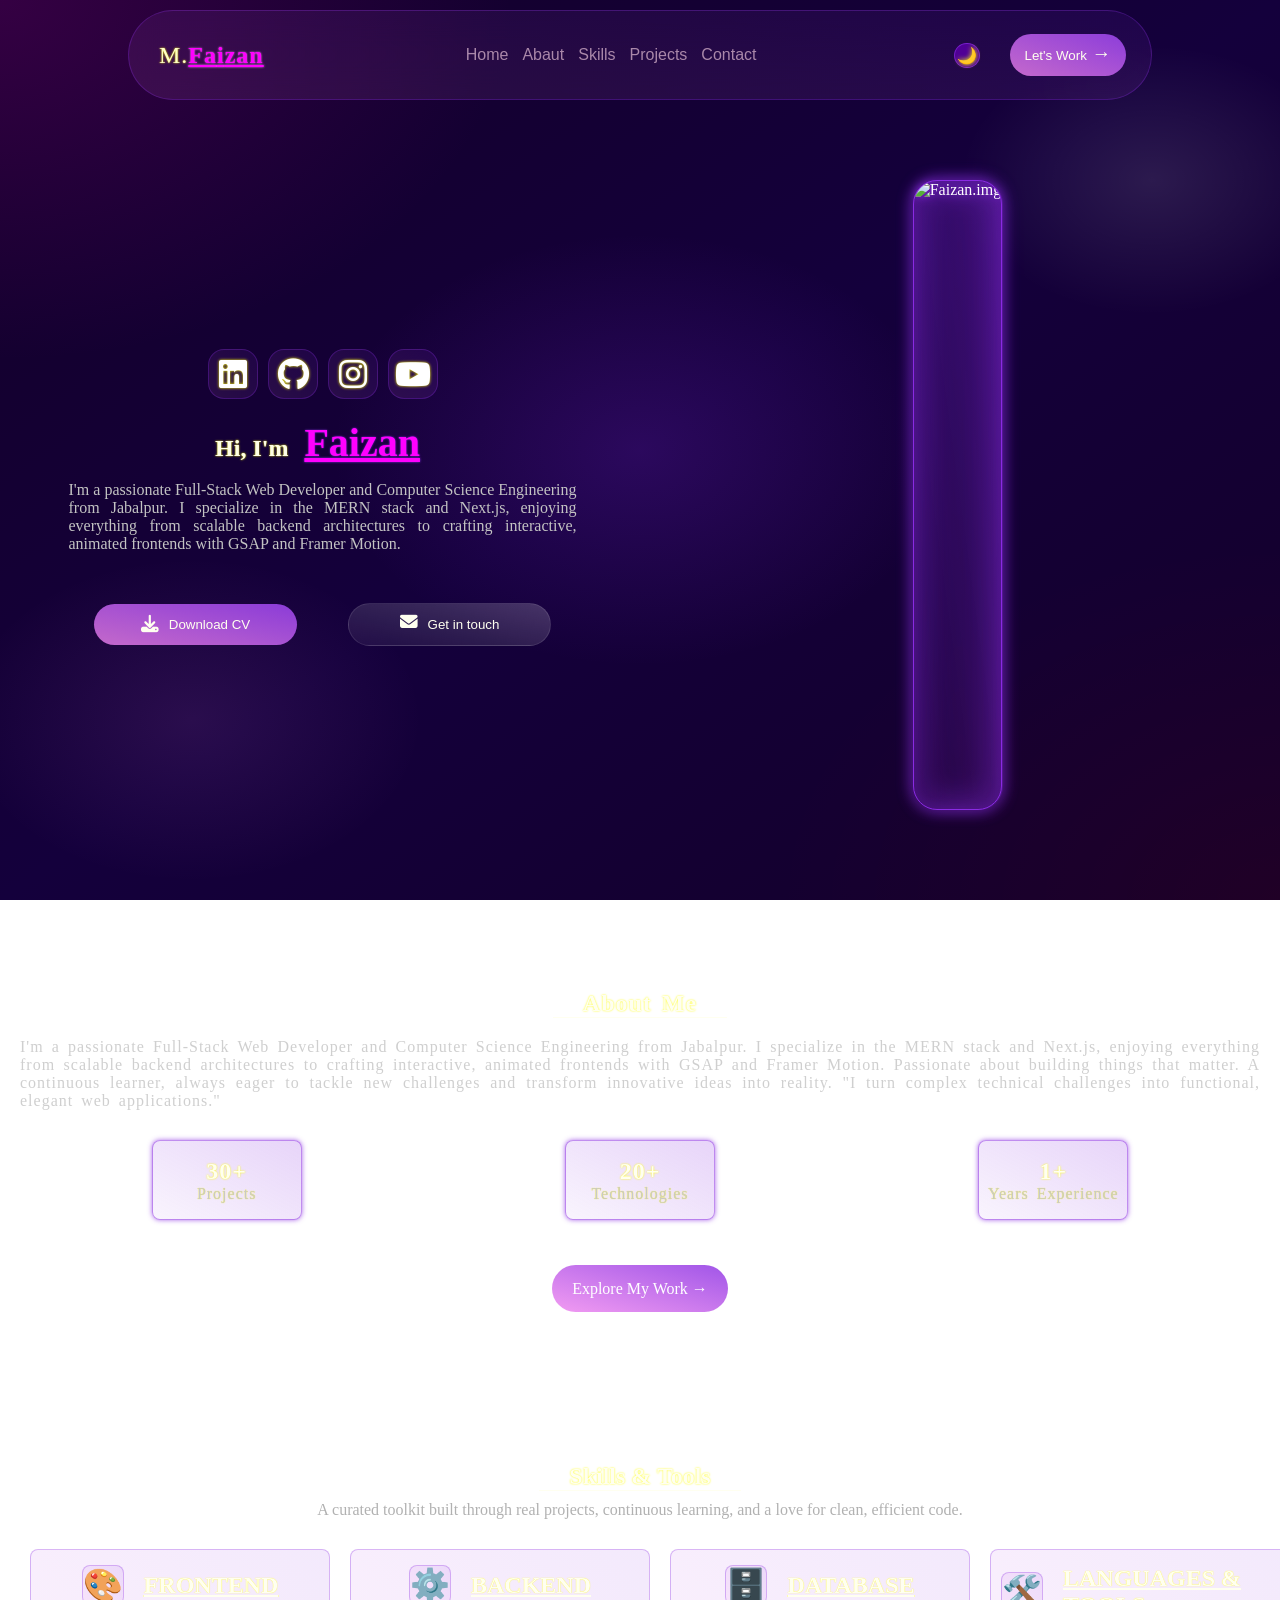
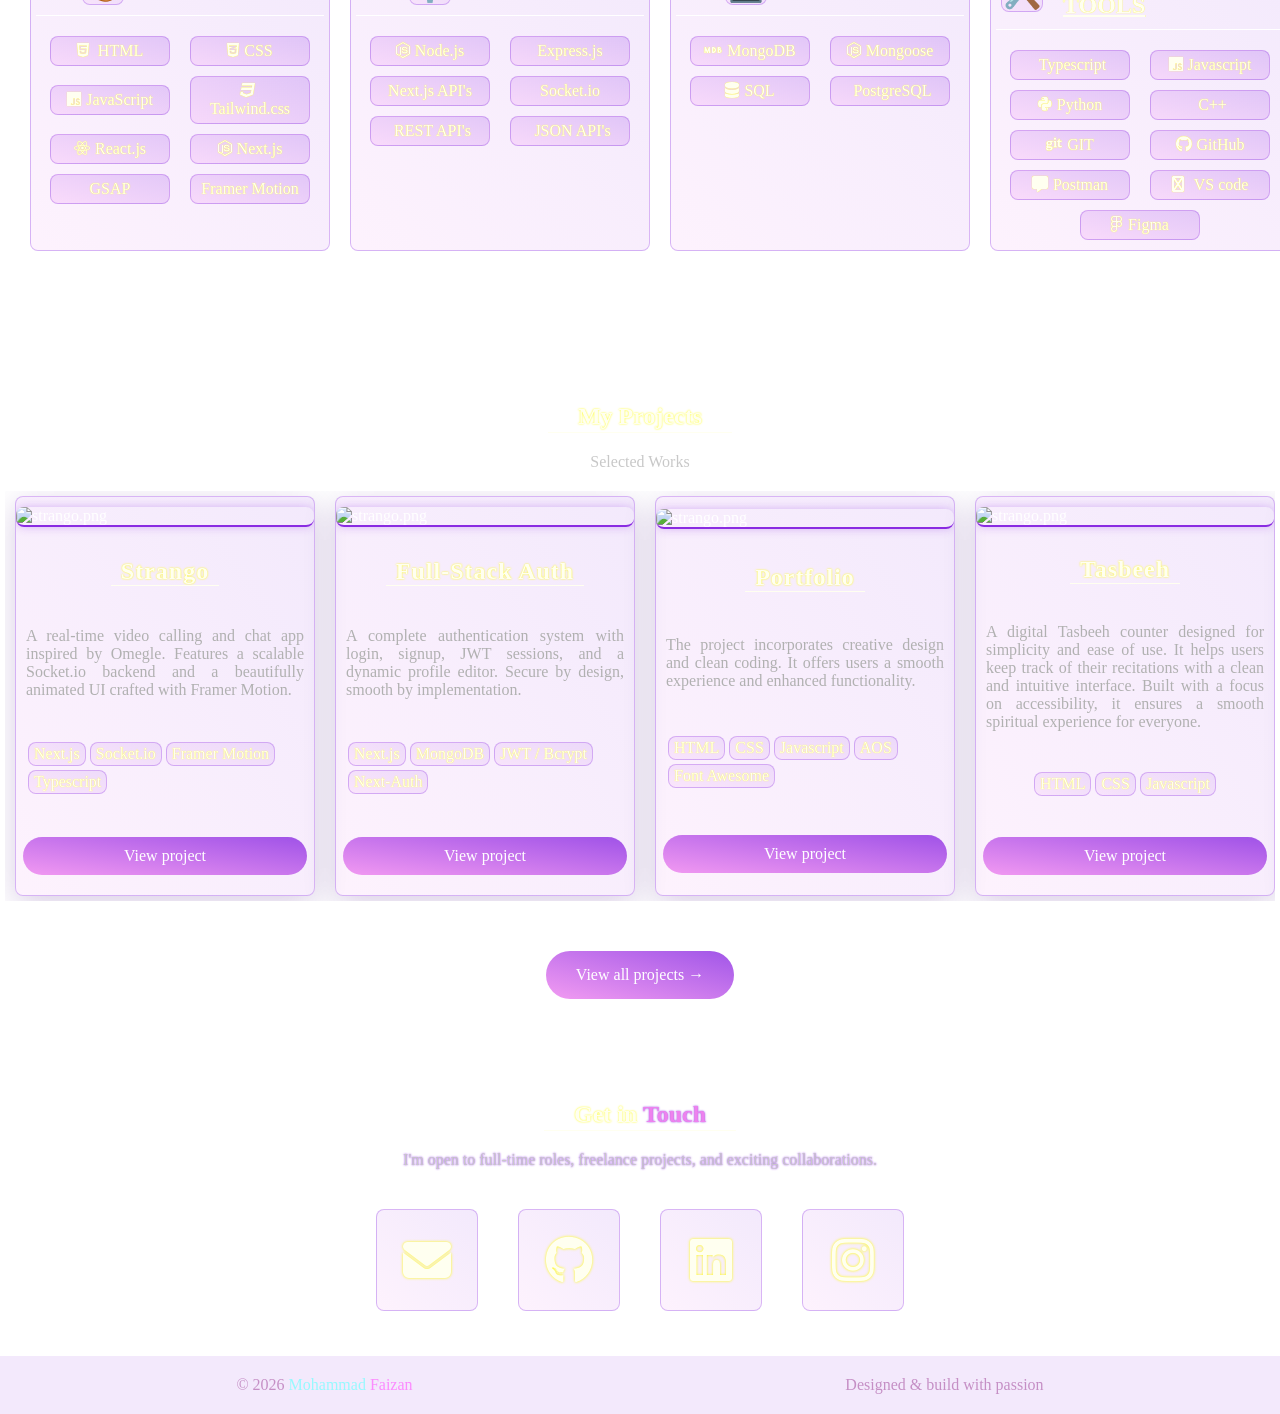
==== index.html @ 19abdd99 "add file add file" ====
<!DOCTYPE html>
<html lang="en">

<head>
    <meta charset="UTF-8">
    <meta name="viewport" content="width=device-width, initial-scale=1.0">
    <!-- SEO Meta Tags -->
    <meta name="description"
        content="Portfolio website of Mohammad Faizan Ansari — Web Developer specializing in HTML, CSS, JavaScript, React, and Node.js." />
    <meta name="keywords"
        content="Mohammad Faizan, web developer, portfolio, react developer, frontend, backend, India, HTML, CSS, JavaScript, Node.js" />
    <meta name="author" content="Mohammad Faizan Ansari" />

    <!-- Open Graph (for link sharing previews) -->
    <meta property="og:title" content="Mohammad Faizan Ansari | Web Developer" />
    <meta property="og:description" content="Explore my projects, skills, and resume. Let's connect!" />
    <meta property="og:type" content="website" />
    <meta property="og:url" content="https://faizan-portfolio.vercel.app" />

    <meta property="og:image" content="/images/Faizan 11.png" />
    <!-- Optional -->
    <link rel="icon" type="image/png" href="/favicon.png" />

    <title>M.Faizan Portfolio</title>
    <link rel="stylesheet" href="style.css" />
    <link rel="stylesheet" href="https://cdnjs.cloudflare.com/ajax/libs/font-awesome/6.4.0/css/all.min.css" />
    <!-- AOS Library -->
    <link href="https://unpkg.com/aos@2.3.4/dist/aos.css" rel="stylesheet" />
    <script src="https://unpkg.com/aos@2.3.4/dist/aos.js"></script>
    <link rel="stylesheet" href="style.css">
</head>

<body class="">
    <header data-aos="fade-down">
        <div data-aos="fade-right" data-aos-delay="400" class="headName"><span>M.</span><span
                class="name">Fa<span>i</span>zan</span></div>
        <div class="mid">
            <nav id="nav">
                <ul class="ul">
                    <li class="li" data-aos="fade-down" data-aos-delay="200">
                        <a href="#home">Home</a>
                    </li>
                    <li class="li" data-aos="fade-down" data-aos-delay="400">
                        <a href="#about">Abaut</a>
                    </li>
                    <li class="li" data-aos="fade-down" data-aos-delay="600">
                        <a href="#skills">Skills</a>
                    </li>
                    <li class="li" data-aos="fade-down" data-aos-delay="800">
                        <a href="#projects">Projects</a>
                    </li>
                    <li class="li" data-aos="fade-down" data-aos-delay="1000">
                        <a href="#contact">Contact</a>
                    </li>
                </ul>

            </nav>
        </div>
        <div class="ham" id="ham">
            <span data-aos="fade-down" data-aos-delay="900" ></span><span data-aos="fade-down"
                data-aos-delay="600"></span><span data-aos="fade-down" data-aos-delay="300"></span>
        </div>
        <div class="right">
            <ul class="ulbtns">
                <li data-aos="zoom-in" data-aos-delay="500" data-aos-duration="3000">
                    <button class="lightBtn" id="lightBtn">🌙</button>
                </li>
                <li data-aos="fade-left" data-aos-delay="800"><button class="conNow">
                        <a href="mailto:mohammadfaizana04@gmail.com">Let's Work <span>→</span></a>
                    </button></li>
            </ul>
        </div>


    </header>
    <div class="background"></div>

    <main>
        <section class="sections" id="home">
            <div data-aos="" class="heroLeft">
                <div class="homeMediaBox" data-aos="fade-down">
                    <a href="https://linkedin.com/in/mohammadfaizan04" target="_blank" class="homeMedia"
                        data-aos="fade-down" data-aos-delay="300">
                        <i class="fab fa-linkedin"></i>
                    </a>
                    <a href="https://github.com/mohammadfaizan04" data-aos="fade-down" data-aos-delay="600"
                        target="_blank" class="homeMedia">
                        <i class="fab fa-github"></i>
                    </a>
                    <a href="https://instagram.com/faizanansari61924" data-aos="fade-down" data-aos-delay="900"
                        target="_blank" class="homeMedia">

                        <i class="fab fa-instagram"></i>
                    </a>
                    <a href="#" data-aos="fade-down" data-aos-delay="1200" class="homeMedia">
                        <i class="fab fa-youtube"></i>
                    </a>
                </div>
                <div class="homeAbout" data-aos="fade-right">
                    <h1>Hi, I'm <span class="name">Faizan </span></h1>
                    <p>I'm a passionate Full-Stack Web Developer and Computer Science Engineering from Jabalpur. I
                        specialize in
                        the MERN stack and Next.js, enjoying
                        everything from scalable backend architectures to crafting interactive, animated frontends with
                        GSAP and Framer Motion.</p>
                </div>
                <div class="homeBtns">
                    <button data-aos="fade-right" data-aos-delay="300" class="homeCVBtn"> <a href="resume.pdf" download>
                            <span class="downloadLogo">
                                <i class="fas fa-download"></i>
                            </span>
                            Download CV</a></button>
                    <button data-aos="fade-right" data-aos-delay="600" class="homeConBtn"><a href="#contact"><span class="touchMail">
                                <i class="fas fa-envelope  "></i>
                            </span> Get in
                            touch</a></button>
                </div>
            </div>
            <div data-aos="fade-left" class="imgBox" data-aos-delay="200">
                <img src="/images/faizan4.png" alt="Faizan.img">
            </div>
        </section>
        <section class="sections" id="about">
            <!-- <div class="aboutImg">
                <img src="faizan10.png" alt="faizan.img">
            </div> -->
            <!-- <div class="aboutP"> -->
            <h1 data-aos="fade-down">About Me</h1>
            <p data-aos="fade-right">I'm a passionate Full-Stack Web Developer and Computer Science Engineering from
                Jabalpur. I specialize in
                the
                MERN
                stack and Next.js, enjoying
                everything from scalable backend architectures to crafting interactive, animated frontends with
                GSAP and Framer Motion.
                Passionate about
                building things
                that matter.
                A continuous learner, always eager to tackle new challenges and transform innovative ideas into
                reality.
                "I turn complex technical challenges into functional, elegant web applications."</p>
            <div class="aboutT">
                <div data-aos="fade-right" data-aos-delay="300"><span>30+</span><span>Projects</span></div>
                <div data-aos="fade-down" data-aos-delay="900"><span>20+</span><span>Technologies</span></div>
                <div data-aos="fade-left" data-aos-delay="600"><span>1+</span><span>Years Experience</span></div>
            </div>
            <div class="aboutLBtn" data-aos="fade-up"> <a href="#projects">Explore My Work <span>→</span></a></div>
            <!-- </div> -->

        </section>
        <section class="sections" id="skills">
            <h1 data-aos="fade-down">Skills &amp Tools</h1>
            <p data-aos="fade-right">A curated toolkit built through real projects, continuous learning, and a love for
                clean, efficient code.
            </p>
            <div class="skills">
                <div class="skillContainer" data-aos="fade-up" data-aos-delay="200">
                    <div class="skillHead">
                        <div class="skillEmogi">🎨</div>
                        <h2>FRONTEND</h2>
                    </div>
                    <div class="skillBox">
                        <div class="skill">
                            <i class="fa-brands fa-html5"></i>
                            HTML
                        </div>
                        <div class="skill"><i class="fa-brands fa-css3-alt"></i>CSS</div>
                        <div class="skill"><i class="fa-brands fa-js"></i>JavaScript</div>
                        <div class="skill"><i class="fa-brands fa-css3"></i>Tailwind.css</div>
                        <div class="skill"><i class="fa-brands fa-react"></i>React.js</div>
                        <div class="skill"><i class="fa-brands fa-node-js"></i>Next.js</div>
                        <div class="skill">GSAP</div>
                        <div class="skill">Framer Motion </div>
                    </div>
                </div>
                <div class="skillContainer" data-aos="fade-up" data-aos-delay="400">
                    <div class="skillHead">
                        <div class="skillEmogi">⚙️</div>
                        <h2>BACKEND</h2>
                    </div>
                    <div class="skillBox">
                        <div class="skill"><i class="fa-brands fa-node-js"></i>Node.js</div>
                        <div class="skill">Express.js</div>
                        <div class="skill">Next.js API's</div>
                        <div class="skill">Socket.io</div>
                        <div class="skill"><i class="fa-solid fa-gear-api"></i>REST API's</div>
                        <div class="skill"><i class="fa-solid fa-file-brackets-curly"></i>JSON API's</div>
                    </div>
                </div>
                <div class="skillContainer" data-aos="fade-up" data-aos-delay="600">
                    <div class="skillHead">
                        <div class="skillEmogi">🗄️</div>
                        <h2>DATABASE</h2>
                    </div>
                    <div class="skillBox">
                        <div class="skill"><i class="fa-brands fa-mdb"></i>MongoDB</div>
                        <div class="skill"><i class="fa-brands fa-node-js"></i>Mongoose</div>
                        <div class="skill"><i class="fa-solid fa-database"></i>SQL</div>
                        <div class="skill"><i class="fa-brands fa-postgresql"></i>PostgreSQL</div>
                    </div>
                </div>
                <div class="skillContainer" data-aos="fade-up" data-aos-delay="800">
                    <div class="skillHead">
                        <div class="skillEmogi">🛠️</div>
                        <h2>LANGUAGES & TOOLS</h2>
                    </div>
                    <div class="skillBox">
                        <div class="skill"><i class="fa-brands fa-typescript"></i>Typescript</div>
                        <div class="skill"><i class="fa-brands fa-js"></i>Javascript</div>
                        <div class="skill"><i class="fa-brands fa-python"></i>Python</div>
                        <div class="skill"><i class="fa-brands fa-cpp"></i>C++</div>
                        <div class="skill"><i class="fa-brands fa-git"></i>GIT</div>
                        <div class="skill"><i class="fa-brands fa-github"></i>GitHub</div>
                        <div class="skill"><i class="fa-solid fa-message"></i>Postman</div>
                        <div class="skill"><i class="fa-brands fa-code"></i><i class="fa-brands fa-visual-studio"></i>VS
                            code</div>
                        <div class="skill"><i class="fa-brands fa-figma"></i>Figma</div>
                    </div>
                </div>
            </div>
        </section>
        <section class="sections" id="projects">
            <div class="projectHead">
                <h1 data-aos="fade-down">My Projects </h1>
                <p data-aos="fade-right">Selected Works </p>
            </div>
            <div class="projectContainer">
                <div class="projectBox" data-aos="fade-up" data-aos-delay="200">
                    <img src="/images/strango.png" alt="strango.png">
                    <h2>Strango</h2>
                    <p>A real-time video calling and chat app inspired by Omegle. Features a scalable Socket.io
                        backend and a beautifully animated UI crafted with Framer Motion.</p>
                    <div class="tech">
                        <div>Next.js</div>
                        <div>Socket.io</div>
                        <div>Framer Motion</div>
                        <div>Typescript</div>
                    </div>
                    <a href="https://strango.vercel.app" target="_blank">View project</a>
                </div>

                <div class="projectBox" data-aos="fade-up" data-aos-delay="400">
                    <img src="/images/auth.png" alt="strango.png">
                    <h2>Full-Stack Auth</h2>
                    <p>A complete authentication system with login, signup, JWT sessions, and a dynamic profile
                        editor. Secure by design, smooth by implementation.</p>
                    <div class="tech">
                        <div>Next.js</div>
                        <div>MongoDB</div>
                        <div>JWT / Bcrypt</div>
                        <div>Next-Auth</div>
                    </div>
                    <a href="https://next-authentication-project-1.vercel.app" target="_blank"> View project </a>
                </div>
                <div class="projectBox" data-aos="fade-up" data-aos-delay="600">
                    <img src="/images/portfolio.png" alt="strango.png">
                    <h2> Portfolio</h2>
                    <p>The project incorporates creative design and clean coding. It offers users a smooth experience
                        and enhanced functionality.</p>
                    <div class="tech">
                        <div>HTML</div>
                        <div>CSS</div>
                        <div>Javascript</div>
                        <div>AOS </div>
                        <div>Font Awesome</div>
                    </div>
                    <a href="#">View project</a>
                </div>
                <div class="projectBox" data-aos="fade-up" data-aos-delay="800">
                    <img src="/images/tasbeeh.png" alt="strango.png">
                    <h2> Tasbeeh </h2>
                    <p>A digital Tasbeeh counter designed for simplicity and ease of use. It helps users keep track of
                        their recitations with a clean and intuitive interface. Built with a focus on accessibility, it
                        ensures a smooth spiritual experience for everyone.</p>

                    <div class="tech">
                        <div>HTML</div>
                        <div>CSS</div>
                        <div>Javascript</div>
                    </div>
                    <a href="https://tasbeeh-ashen.vercel.app" target="_blank">View project</a>
                </div>
                <div class="projectBox" data-aos="fade-up" data-aos-delay="1000">
                    <img src="/images/ageclc.png" alt="strango.png">
                    <h2>Age Calculator</h2>
                    <p>A smart age calculator that quickly computes exact age in years, months, and days. Built for
                        accuracy and user-friendly experience. It provides instant results with a neat design, making
                        everyday calculations effortless.</p>
                    <div class="tech">
                        <div>HTML</div>
                        <div>CSS</div>
                        <div>Javascript</div>
                        <div>Date Object</div>
                    </div>
                    <a href="https://age-calculator-coral-one.vercel.app" target="_blank">View project</a>
                </div>
                <div class="projectBox" data-aos="fade-up" data-aos-delay="1200">
                    <img src="/images/ais.png" alt="strango.png">
                    <h2>AI Assistant</h2>
                    <p>An interactive voice assistant using the Web Speech API to process spoken queries and
                        return real-time audio or text responses — with a clean, responsive UI.
                    </p>
                    <div class="tech">
                        <div>HTML</div>
                        <div>CSS</div>
                        <div>Javascript</div>
                        <div>Web Speech API </div>
                    </div>
                    <a href="https://mahiru-assistant.vercel.app" target="_blank">View project</a>
                </div>
                <div class="projectBox" data-aos="fade-up" data-aos-delay="1400">
                    <img src="/images/emg.png" alt="strango.png">
                    <h2>Match Emoji Game</h2>
                    <p>A fun and engaging emoji matching game built with HTML, CSS, and JavaScript with levels. win and
                        lose functions and get star points and score. </p>
                    <div class="tech">
                        <div>HTML</div>
                        <div>CSS</div>
                        <div>Javascript</div>
                    </div>
                    <a href="https://match-emogi-game.vercel.app" target="_blank">View project</a>
                </div>

            </div>
            <div class="allProjects" data-aos="fade-up"><a href="https://github.com/mohammadfaizan04"
                    target="_blank">View all
                    projects <span>→</span></a>
            </div>
        </section>
        <section class="sections" id="contact">
            <div class="contactHead">
                <h1 data-aos="fade-down">Get in <span>Touch</span></h1>
                <p data-aos="fade-right">I'm open to full-time roles, freelance projects, and exciting collaborations.
                </p>
            </div>
            <div class="conMedia">
                <div data-aos="fade-right" data-aos-delay="300">
                    <div class="media"><a href="mailto:faizanansaria04@g,ail.com">
                            <i data-aos="fade-right" data-aos-delay="200" class="fas fa-envelope  "></i>
                        </a></div>
                    <div class="media"><a href="https://github.com/mohammadfaizan04" target="_blank">
                            <i data-aos="fade-right" data-aos-delay="400" class="fab fa-github"></i>
                        </a></div>
                </div>
                <div data-aos="fade-left" data-aos-delay="600">
                    <div data-aos="fade-left" class="media"><a href="https://linkedin.com/in/mohammadfaizan04"
                            target="_blank">
                            <i data-aos="fade-left" data-aos-delay="400" class="fab fa-linkedin"></i></a>
                    </div>
                    <div data-aos="fade-left" class="media"><a href="https://instagram.com/faizanansari61924"
                            target="_blank"><i data-aos="fade-left" data-aos-delay="600"
                                class="fab fa-instagram"></i></a>
                    </div>
                </div>
            </div>
        </section>
    </main>


    <footer data-aos="fade-up">
        <div data-aos="fade-right" data-aos-delay="200">© 2026 <span>Mohammad <span>Faizan</span></span></div>
        <div data-aos="fade-left" data-aos-delay="400">Designed &amp; build with passion </div>

    </footer>


  <script src="main.js"></script>
</body>

</html>
---- style.css ----
* {
            margin: 0;
            padding: 0;
            box-sizing: border-box;
        }

        html {
            scroll-behavior: smooth;
        }

        body {
            z-index: 0;
            color: white;

        }

        .background {
            background:
                radial-gradient(ellipse 30% 30% at 90% 20%, rgba(255, 255, 255, 0.1), transparent 50%),
                radial-gradient(ellipse 30% 30% at 15% 80%, rgba(238, 130, 238, 0.1), transparent 60%),
                radial-gradient(ellipse 30% 30% at 50% 50%, rgba(137, 43, 226, 0.2), transparent 80%),
                radial-gradient(ellipse 50% 50% at 100% 100%, rgba(255, 0, 0, 0.05), transparent 80%),
                radial-gradient(ellipse 50% 50% at 0% 0%, rgba(128, 0, 128, 0.3), transparent 80%),
                linear-gradient(to top left, rgb(20, 0, 40), rgb(20, 0, 60), rgb(20, 0, 40));
            position: fixed;
            top: 0;
            height: 100vh;
            width: 100vw;
            z-index: -1;
            overflow: hidden;

        }

        .light .background {
            background:
                radial-gradient(ellipse 30% 30% at 90% 20%, rgba(255, 255, 255, 0.1), transparent 50%),
                radial-gradient(ellipse 30% 30% at 15% 80%, rgba(238, 130, 238, 0.1), transparent 60%),
                radial-gradient(ellipse 30% 30% at 50% 50%, rgba(137, 43, 226, 0.5), transparent 80%),
                radial-gradient(ellipse 50% 50% at 100% 100%, rgba(255, 0, 0, 0.05), transparent 80%),
                radial-gradient(ellipse 50% 50% at 0% 0%, rgba(128, 0, 128, 0.3), transparent 80%),
                linear-gradient(to top left, rgb(255, 200, 255), rgb(185, 150, 255), rgb(255, 200, 255));

        }




        ::-webkit-scrollbar {
            width: 2px;
        }

        ::-webkit-scrollbar-track {
            background: rgb(20, 0, 40);
        }


        ::-webkit-scrollbar-thumb {
            background: rgba(137, 43, 226, 0.7);
            border-radius: 5px;
        }


        header {
            background: linear-gradient(to top right, rgba(238, 130, 238, 0.1), rgba(137, 43, 226, 0.1));
            position: sticky;
            top: 5px;
            display: flex;
            justify-content: space-between;
            align-items: center;
            min-height: 10vh;
            width: 80vw;
            margin: 10px auto;
            padding: 10px;
            border: 1px solid rgba(137, 43, 226, 0.3);
            border-radius: 10rem;
            backdrop-filter: blur(18px);
            z-index: 11;
        }

        .light header {
            border: 1px solid rgba(137, 43, 226, 0.1);
        }

        .ham {
            display: none;
        }

        .headName {
            letter-spacing: 1px;
            display: flex;
            font-size: 1.5rem;
            justify-content: space-between;
            align-items: center;
            margin: 0 20px;
            cursor: default;
            font-family: cursive;
        }

        .headName>span:first-child:hover,
        .headName span:nth-child(2):hover {
            text-shadow: 0 0 5px;
        }


        .headName>span:first-child {
            color: rgb(255, 255, 200);
            text-shadow: 0 0 2px yellow;
        }

        .light .headName>span:first-child {
            color: rgb(255, 255, 255);
        }

        .headName span:nth-child(2) {
            color: rgb(255, 0, 255);
            font-weight: bold;
            text-decoration: underline;
            text-shadow: 0 0 2px violet;
        }

        .light .headName span:nth-child(2) {
            color: rgb(229, 0, 229);
            text-decoration: underline;
            text-shadow: 0 0 2px violet;
        }

        header nav {
            display: flex;
            justify-content: space-around;
            align-items: center;
            font-family: sans-serif;
        }

        header nav ul {
            display: flex;
            justify-content: space-around;
            align-items: center;
            margin: 0 7px;
        }

        header nav ul li {
            list-style: none;
            margin: 0px 7px;
            transition: all .3s ease;
        }


        header nav .ul li:hover {
            transform: translateY(-3px) scale(1.05);
        }

        header nav .ul li:active {
            transform: scale(0.8);
        }

        header nav .ul li a:hover {
            /* color: plum; */
            text-decoration: underline;
            transform: translateY(-2px);
            color: rgb(255, 116, 255);
            text-shadow: 0px 0px 2px pink;
            /* font-family: serif; */
        }

        .light header nav .ul li a:hover {
            color: rgb(255, 116, 255);
        }

        header nav .ul li a {
            color: rgb(170, 136, 170);
            text-decoration: none;
            transition: all .3s ease;
        }

        .light header nav .ul li a {
            color: rgb(121, 25, 210);
        }

        .ulbtns {
            /* background-color: red; */
            display: flex;
            justify-content: center;
            align-items: center;
        }

        .ulbtns li {
            list-style: none;
            margin: 0 15px;
        }


        .ulbtns button {
            cursor: pointer;
            transition: all .3s ease;
        }

        .ulbtns button:hover {
            transform: scale(1.1);
            box-shadow: 0 2px 32px rgba(137, 43, 226, 0.8);
        }

        .ulbtns button:active {
            transform: scale(0.9);
        }

        .lightBtn {
            background-color: rgb(80, 0, 150);
            border: none;
            border: 1px solid rgba(137, 43, 226, 0.7);
            font-size: 1rem;
            display: flex;
            justify-content: center;
            align-items: center;
            border-radius: 3rem;
            padding: 2px;
            text-shadow: 0 0 5px yellow;
        }

        .light .lightBtn {
            background-color: rgb(198, 78, 198);
            border: 1px solid rgba(137, 43, 226, 0.5);
            text-shadow: 0 0 2px yellow;
        }

        .ulbtns .conNow {
            /* background: linear-gradient(to left, #007fff, #0015ff); */
            background: linear-gradient(to top right, rgba(238, 130, 238, 0.8), rgba(168, 75, 255, 0.8));
            border: none;
            border-radius: 10rem;
            padding: 10px 15px;
        }

        .ulbtns .conNow:hover {
            /* background: linear-gradient(to top left, #007fff, #0015ff); */
            background: linear-gradient(to top right, rgba(238, 130, 238, 1), rgba(168, 75, 255, 1));
            text-shadow: 0 0 1px yellow;
        }

        .conNow a {
            color: rgb(255, 255, 240);
            text-decoration: none;
            display: flex;
            justify-content: center;
            align-items: center;
        }

        .conNow a>span {
            position: relative;
            bottom: 1px;
            font-size: 1.2rem;
            margin-left: 5px;
        }

        /* Main */

        .sections {
            padding: 5px;
            overflow: hidden;
            margin-top: 100px;
        }

        #home {
            display: flex;
            justify-content: space-around;
            align-items: center;
            margin: 30px 0;
        }

        #home>div {
            /* background-color: red; */
            min-height: 80vh;
            width: 40%;
            display: flex;
            justify-content: center;
            align-items: center;
        }

        .imgBox img {
            background: linear-gradient(to top right, rgba(137, 43, 226, 0.05), rgba(137, 43, 226, 0.2));
            border: 1px solid blueviolet;
            backdrop-filter: blur(18px);
            height: 70vh;
            border-radius: 1.5rem;
            box-shadow: 0 0 15px rgba(137, 43, 226, 0.5);
            filter: drop-shadow(0 0 5px blueviolet);
        }

        .heroLeft {
            display: flex;
            flex-direction: column;
            justify-content: center;
            align-items: center;
        }

        .homeMediaBox {
            display: flex;
            justify-content: center;
            align-items: center;
        }

        .homeMedia {
            display: flex;
            justify-content: center;
            align-items: center;
            color: gray;
            height: 50px;
            width: 50px;
            border-radius: 1rem;
            margin: 5px;
            font-size: 2rem;
            color: white;
            text-decoration: none;
            background: linear-gradient(to top right, rgba(238, 130, 238, 0.1), rgba(137, 43, 226, 0.1));
            border: 1px solid rgba(137, 43, 226, 0.3);
            transition: all 0.3s ease;
            cursor: pointer;
            text-shadow: 0 0 3px yellow;
        }

        .homeMedia:hover {
            background: linear-gradient(to top right, rgba(238, 130, 238, 0.2), rgba(137, 43, 226, 0.2));
            transform: translateY(-2px) scale(1.02);
            box-shadow: 0 8px 32px rgba(137, 43, 226, 0.3);
            border: 1px solid rgba(137, 43, 226, 0.5);
            text-shadow: 0 0 4px yellow;
        }


        .homeAbout {
            text-align: center;
        }

        .homeAbout h1 {
            margin: 15px 10px;
            color: rgb(255, 255, 230);
            text-shadow: 0 0 2px yellow;
        }

        #home .name {
            margin: 0px 10px;
            color: rgb(255, 0, 255);
            text-shadow: 0 0 2px blueviolet;
            text-decoration: underline;
            font-size: 2.5rem;
        }

        .light #home .name {
            color: rgb(233, 0, 233);
            text-shadow: 0 0 3px violet;
        }

        .homeAbout p {
            color: rgb(195, 195, 195);
            text-align: justify;
        }

        .light .homeAbout p {
            color: rgb(55, 0, 55);
        }

        .homeBtns {
            width: 100%;
            margin-top: 50px;
            display: flex;
            justify-content: space-around;
            align-items: center;
        }

        .homeBtns button {
            width: 40%;
            padding: 10px 10px;
            color: white;
            border: none;
            border-radius: 50px;
            transition: all .3s ease;
            cursor: pointer;
            display: flex;
            justify-content: center;
            align-items: center;
        }

        .homeBtns button a {
            text-decoration: none;
            color: rgb(255, 255, 240);
            display: flex;
            justify-content: center;
            align-items: center;
        }

        .downloadLogo {
            font-size: 1.1rem;
            margin-right: 10px;
        }

        .touchMail {
            transform: translateY(-2px);
            font-size: 1.1rem;
            margin-right: 10px;
        }

        .homeBtns button:hover {
            text-shadow: 0 0 2px yellow;
            transform: scale(1.1) translateY(-2px);
            box-shadow: 0 8px 32px rgba(137, 43, 226, 0.5);
        }

        .homeBtns button:active {
            transform: scale(0.9) translateY(0px);
        }

        .homeBtns .homeCVBtn {
            background: linear-gradient(to top right, rgba(238, 130, 238, 0.8), rgba(168, 75, 255, 0.8));
        }

        .homeBtns .homeCVBtn:hover {
            background: linear-gradient(to top right, rgba(238, 130, 238, 0.9), rgba(168, 75, 255, 0.9));
        }

        .homeBtns .homeConBtn {
            background: linear-gradient(to top right, rgba(255, 255, 255, 0.05), rgba(255, 255, 255, 0.2));
            border: 1px solid rgba(255, 255, 255, 0.1);
        }

        .light .homeBtns .homeConBtn {
            background: linear-gradient(to top right, rgba(238, 130, 238, 0.2), rgba(168, 75, 255, 0.2));
            border: 1px solid rgba(137, 43, 226, 0.4);


        }

        /* About  */

        #about {
            display: flex;
            justify-content: center;
            flex-direction: column;
            align-items: center;
            color: rgb(207, 207, 207);
            letter-spacing: 1px;
            word-spacing: 3px;
            padding: 10px 20px;
            text-align: justify;
        }

        #about h1 {
            color: rgb(255, 255, 240);
            text-shadow: 0 0 2px yellow;
            padding: 0px 30px;
            margin: 20px 0;
            border-bottom: 1px solid;
        }

        .light #about p {
            color: rgb(55, 0, 55);
        }

        .aboutT {
            margin-top: 20px;
            display: flex;
            justify-content: space-around;
            width: 100%;
        }

        .aboutT div {
            background-color: rgba(137, 43, 226, 0.1);
            background: linear-gradient(to top right, rgba(137, 43, 226, 0.05), rgba(137, 43, 226, 0.2));
            display: flex;
            flex-direction: column;
            justify-content: center;
            align-items: center;
            padding: 10px 5px;
            margin: 10px;
            border-radius: 0.5rem;
            width: 150px;
            min-height: 80px;
            border: 1px solid rgba(137, 43, 226, 0.5);
            box-shadow: 0 0 5px rgba(137, 43, 226, 0.7);
        }

        .aboutT div span:first-child {
            font-size: 1.5rem;
            font-weight: bold;
            color: rgb(255, 255, 240);
            text-shadow: 0 0 2px yellow;
        }


        .aboutT div span:nth-child(2) {
            color: rgb(200, 200, 200);
            text-shadow: 0 0 1px yellow;
            text-align: center;
        }

        .light .aboutT div span:nth-child(2) {
            color: rgb(220, 220, 220);
            text-shadow: 0 0 1px white;
        }

        .aboutLBtn {
            margin: 50px 20px;
            transition: all .3s ease;
        }

        .aboutLBtn a {
            background: linear-gradient(to top right, rgba(238, 130, 238, 0.8), rgba(137, 43, 226, 0.8));
            padding: 15px 20px;
            border-radius: 10rem;
            color: white;
            cursor: pointer;
            transition: all 0.3s ease;
            text-decoration: none;
            letter-spacing: normal;
            word-spacing: normal;
        }

        .aboutLBtn:hover {
            transform: scale(1.1) translateY(-2px);
        }

        .aboutLBtn a:hover {
            background: linear-gradient(to top right, rgba(238, 130, 238, 1), rgba(137, 43, 226, 1));
            transform: scale(1.1) translateY(-2px);
            box-shadow: 0 8px 32px rgba(238, 130, 238, 0.2);
            text-shadow: 0 0 1px yellow;
        }

        .aboutLBtn:active {
            transform: scale(0.9);
        }

        /* Skills  */

        #skills {
            margin-top: 100px;
            display: flex;
            justify-content: center;
            align-items: center;
            flex-direction: column;
            overflow: hidden;

        }

        #skills h1 {
            color: rgb(255, 255, 240);
            text-shadow: 0 0 2px yellow;
            border-bottom: 1px solid;
            padding: 0 30px;
        }

        #skills p {
            margin: 10px 0;
            color: rgb(177, 177, 177);
            padding: 0px 10px;
            text-align: justify;
        }

        .light #skills p {
            color: rgb(55, 0, 55);
        }

        .skills {
            width: 100vw;
            display: flex;
            justify-content: space-around;
            /* align-items: center;  */
            overflow-x: scroll;
            scrollbar-width: thin;
            scrollbar-color: rgba(137, 43, 226, 0.3) rgba(137, 43, 226, 0.1);
            padding: 10px 20px;
        }

        .skillContainer {
            background: linear-gradient(to top right, rgba(238, 130, 238, 0.1), rgba(137, 43, 226, 0.1));
            min-width: 300px;
            margin: 10px;
            border-radius: .5rem;
            border: 1px solid rgba(137, 43, 226, 0.3);
            padding: 5px;
        }


        .skillHead {
            padding: 10px 5px;
            display: flex;
            justify-content: center;
            align-items: center;
            border-bottom: 1px solid;
            margin-bottom: 15px;
        }

        .skillHead .skillEmogi {
            background: linear-gradient(to top right, rgba(238, 130, 238, 0.1), rgba(137, 43, 226, 0.1));
            font-size: 2rem;
            border: 1px solid rgba(137, 43, 226, 0.3);
            border-radius: 0.5rem;
            display: flex;
            justify-content: center;
            align-items: center;
        }

        .skillHead h2 {
            /* background-color: red;  */
            color: rgb(255, 255, 240);
            text-shadow: 0 0 1px yellow;
            text-decoration: underline;
            margin-left: 20px;
        }

        .skillBox {
            /* background-color: yellow; */
            display: flex;
            flex-wrap: wrap;
            justify-content: center;
            align-items: center;
        }

        .skill {
            background: linear-gradient(to top right, rgba(238, 130, 238, 0.2), rgba(137, 43, 226, 0.2));
            border: 1px solid rgba(137, 43, 226, 0.3);
            border-radius: .5rem;
            padding: 5px 10px;
            margin: 5px 10px;
            text-shadow: 0 0 1px yellow;
            text-align: center;
            cursor: default;
            transition: all .3s ease;
            width: 120px;
            color: rgb(255, 255, 240);
        }

        .skill:hover {
            background: linear-gradient(to top right, rgba(238, 130, 238, 0.4), rgba(137, 43, 226, 0.4));

            text-shadow: 0 0 2px yellow;
            box-shadow: 0 8px 32px rgba(238, 130, 238, 0.15);
            border: 1px solid rgba(137, 43, 226, 0.5);
            /* transform: translateY(-2px); */
        }

        .skill i {
            margin-right: 5px;
        }

        /* Projects  */

        .projectHead {
            display: flex;
            justify-content: center;
            align-items: center;
            flex-direction: column;
        }

        .projectHead h1 {
            margin: 20px 0px;
            padding: 2px 30px;
            color: rgb(255, 255, 240);
            text-shadow: 0 0 2px yellow;
            border-bottom: 1px solid;
        }

        .projectHead p {
            color: rgb(200, 200, 200);
        }

        .light .projectHead p {
            color: rgb(55, 0, 55);
        }

        .projectContainer {
            margin-top: 20px;
            display: flex;
            justify-content: left;
            overflow-x: scroll;
            scrollbar-width: thin;
            transition: all 0.3s linear;
            scrollbar-color: rgba(137, 43, 226, 0.3) rgba(137, 43, 226, 0.1);

        }

        .projectBox {
            background: linear-gradient(to top right, rgba(238, 130, 238, 0.1), rgba(137, 43, 226, 0.1));
            border: 1px solid rgba(137, 43, 226, 0.3);
            border-radius: 0.5rem;
            box-shadow: 0 8px 32px rgba(64, 0, 124, 0.2);
            min-width: 300px;
            min-height: 400px;
            display: flex;
            justify-content: space-around;
            align-items: center;
            flex-direction: column;
            margin: 5px 10px;
            transition: all .3s ease;
            overflow: hidden;
        }

        .projectBox img {
            width: 100%;
            border-radius: 0.5rem;
            box-shadow: 0px 0px 10px rgba(137, 43, 226, 0.3);
            transition: all 0.3s ease;
            border-bottom: 2px solid blueviolet;
        }

        .projectBox img:hover {
            transform: scale(1.05);
        }

        .projectBox h2 {
            text-shadow: 0 0 2px yellow;
            color: rgb(255, 255, 240);
            border-bottom: 1px solid;
            padding: 0px 10px;
            margin: 10px 0px;
            letter-spacing: 1px;
            transition: all .3s ease;
            cursor: default;
            overflow: hidden;
        }

        .projectBox h2:hover {
            text-shadow: 0 0 3px yellow;
            border-bottom: 1px solid rgba(238, 130, 238, 0.9);
        }

        .projectBox p {
            color: rgb(177, 177, 177);
            padding: 10px;
            transition: all 0.3s ease;
            text-align: justify;
        }

        .light .projectBox p {
            color: rgb(70, 0, 70);
        }

        .projectBox p:hover {
            color: rgb(217, 185, 217);
            text-shadow: 0 0 1px violet;
        }

        .light .projectBox p:hover {
            color: rgb(20, 0, 20);
        }

        .projectBox .tech {
            display: flex;
            justify-content: left;
            align-items: center;
            flex-wrap: wrap;
            padding: 10px;
        }

        .projectBox .tech div {
            background: linear-gradient(to top right, rgba(238, 130, 238, 0.1), rgba(137, 43, 226, 0.1));
            border: 1px solid rgba(137, 43, 226, 0.3);
            padding: 2px 5px;
            border-radius: 0.5rem;
            margin: 2px;
            transition: all 0.3s linear;
            color: rgb(255, 255, 240);
            text-shadow: 0 0 1px yellow;
            cursor: default;
        }

        .projectBox .tech div:hover {
            background: linear-gradient(to top right, rgba(238, 130, 238, 0.3), rgba(137, 43, 226, 0.3));
            border: 1px solid rgba(137, 43, 226, 0.5);
            box-shadow: 0 8px 32px rgba(137, 43, 226, 0.4);
        }

        .projectBox a {
            margin: 10px;
            background: linear-gradient(to top right, rgba(238, 130, 238, 0.8), rgba(137, 43, 226, 0.8));
            color: white;
            text-decoration: none;
            border-radius: 5rem;
            width: 95%;
            text-align: center;
            padding: 10px 5px;
            transition: all .3s ease;
        }

        .projectBox a:hover {
            background: linear-gradient(to top right, rgba(238, 130, 238, 1), rgba(137, 43, 226, 1));
            box-shadow: 0 8px 32px rgba(137, 43, 226, 0.4);
            color: rgb(255, 255, 240);
            text-shadow: 0 0 1px yellow;
            transform: translateY(-2px);
        }

        .projectBox a:active {
            transform: scale(0.9);
        }

        .allProjects {
            display: flex;
            justify-content: center;
            align-content: center;
            padding: 20px 10px;
            margin-top: 30px;
        }

        .allProjects a {
            background: linear-gradient(to top right, rgba(238, 130, 238, 0.8), rgba(137, 43, 226, 0.8));
            padding: 15px 30px;
            border-radius: 50px;
            text-decoration: none;
            color: white;
            transition: all .3s ease;
        }

        .allProjects a:hover {
            background: linear-gradient(to top right, rgba(238, 130, 238, 1), rgba(137, 43, 226, 1));
            box-shadow: 0 8px 32px rgba(137, 43, 226, 0.4);
            text-shadow: 0 0 1px yellow;
            transform: scaleX(1.05) translateY(-2px);
        }

        .allProjects a:active {
            transform: scale(0.9);
        }



        /* Contact */

        #contact {
            margin-top: 50px;
        }

        .contactHead {
            /* background-color: red; */
            display: flex;
            justify-content: center;
            align-items: center;
            flex-direction: column;
        }

        .contactHead h1 {
            margin: 20px 0px;
            padding: 2px 30px;
            color: rgb(255, 255, 240);
            text-shadow: 0 0 2px yellow;
            border-bottom: 1px solid;

        }

        .contactHead h1 span {
            color: violet;
            text-shadow: 0 0 2px blueviolet;
        }

        .light .contactHead h1 span {
            color: blueviolet;
            text-shadow: 0 0 2px violet;
        }

        .contactHead p {
            color: rgb(200, 200, 200);
            text-shadow: 0 0 2px blueviolet;
            text-align: justify;
            padding: 0 10px;
        }

        .light .contactHead p {
            color: rgb(55, 0, 55);
            text-shadow: 0 0 1px blueviolet;
        }

        .conMedia {
            padding: 20px 0px;
            display: flex;
            justify-content: center;
            align-items: center;
        }

        .conMedia>div {
            display: flex;
            justify-content: center;
            align-items: center;
            flex-wrap: wrap;
        }

        .media {
            background: linear-gradient(to top right, rgba(238, 130, 238, 0.1), rgba(137, 43, 226, 0.1));
            margin: 20px;
            border: 1px solid rgba(137, 43, 226, 0.3);
            border-radius: 0.5rem;
            transition: all 0.3s ease;
            cursor: pointer;
        }

        .media:hover {
            background: linear-gradient(to top right, rgba(238, 130, 238, 0.2), rgba(137, 43, 226, 0.2));
            transform: translateY(-2px) scale(1.02);
            box-shadow: 0 8px 32px rgba(137, 43, 226, 0.15);
            border: 1px solid rgba(137, 43, 226, 0.5);
        }

        .media a:hover {
            text-shadow: 0 0 4px yellow;
        }

        .media a {
            color: rgb(255, 255, 240);
            min-width: 100px;
            min-height: 100px;
            text-decoration: none;
            display: flex;
            justify-content: center;
            align-items: center;
            text-shadow: 0 0 3px yellow;
            font-size: 3rem;
        }

        footer {
            background-color: rgba(137, 43, 226, 0.1);
            display: flex;
            justify-content: space-around;
            align-items: center;
            padding: 20px;
            overflow: hidden;
        }

        footer div {
            color: rgb(197, 143, 197);
            text-align: center;
        }

        .light footer div {
            color: rgb(87, 62, 87);
        }

        footer div>span {
            color: rgba(111, 255, 255, 0.7);
        }

        footer div>span>span {
            color: rgba(255, 100, 255, 0.7);
        }

        .light footer div>span>span {
            color: rgb(116, 35, 192);
            text-shadow: 0 0 1px rgb(156, 50, 255);
        }



        @media (max-width : 768px) {
            header {
                /* background-color: red ; */
                padding: 5px;
                min-height: 7vh;
            }


            .headName {
                letter-spacing: normal;
                margin: 0 15px;
            }

            header nav .ul li {
                margin: 0 5px;
            }

            header nav .ul li a {
                font-size: 0.8rem;
            }

            .ulbtns li {
                margin: 0 7px;
            }

            .ulbtns .conNow {
                padding: 7px 10px;
            }

            .conNow a,
            .conNow a>span {
                font-size: 0.7rem;
            }

            .downloadLogo,
            .touchMail {
                margin-right: 5px;
            }

            .homeBtns button {
                font-size: 0.8rem;
            }
        }

        @media (max-width:660px) {
            .conNow {
                display: none;
            }

            /* Home */

            #home {
                flex-direction: column;
                margin: 0;
            }

            #home>div {
                width: 100%;
                min-height: 50vh;
            }

            .homeAbout p {
                padding: 0 15px;
            }

            .homeBtns {
                margin: 50px 0;
            }

            .imgBox img {
                height: 50vh;
            }


        }

        @media(max-width :550px) {
            header .mid {
                display: none;
                position: fixed;
                top: 7vh;
                left: 0;
                width: 100%;
                background: linear-gradient(to top right, rgba(238, 130, 238, 0.9), rgba(137, 43, 226, 0.9));
                border-radius: 50px;
                border: 1px solid rgba(137, 43, 226, 0.5);
                backdrop-filter: blur(18px);
                z-index: 11;
                padding: 15px 0;
            }

            header nav {
                width: 100%;
            }

            header nav ul {
                justify-content: space-around;
                width: 100%;
            }

            header nav .ul li a {
                justify-content: space-around;
                width: 100%;
                color: rgb(255, 194, 255);
            }

            .light header nav .ul li a {
                color: rgb(255, 200, 255);
            }

            header>div {
                width: 100px;
            }

            .ham {
                display: flex;
                justify-content: space-evenly;
                align-items: center;
                flex-direction: column;
                /* background-color: red; */
                /* border: 1px solid red ; */
                height: 35px;
                width: 35px;
            }

            .ham span {
                height: 5px;
                width: 100%;
                margin: 2px;
                border-radius: 10px;
                /* border: 1px solid yellow; */
                background: linear-gradient(to top right, rgba(238, 130, 238, 0.5), rgba(137, 43, 226, 0.9));
                transition: all 0.3s linear;
            }

            .light .ham span {
                border: 1px solid rgba(137, 43, 226, 0.4);
            }

            .ham.active span:nth-child(1) {
                background-color: red;
                transform: rotate(45deg) translate(10px, 5px);
            }

            .ham.active span:nth-child(2) {
                opacity: 0;
            }

            .ham.active span:nth-child(3) {
                transform: rotate(-45deg) translate(10px, -6px);
                background-color: red;
            }

            .mid.show {
                display: flex;
            }
        }


        @media (max-width:425px) {

            header {
                /* width: 90vw; */
            }


            .sections {
                margin: 20px 0px;
            }



            /* About */

            #about {
                margin-top: 30px;
                padding: 0;
            }

            #about p {
                padding: 0 15px;
            }

            /* Skills */

            #skills {
                margin: 100px 0;
            }

            .skills {
                padding: 0;
            }

            .skillContainer {
                min-width: 200px;
            }

            .skillHead .skillEmogi {
                font-size: 1.5rem;
                margin-right: 10px;
            }

            .skillHead h2 {
                margin: 0;
                font-size: 1.3rem;

            }



            /* Projects */
            .projectContainer {
                padding: 0;
            }

            .projectBox {
                margin: 5px;
                min-width: 250px;
            }

            footer {
                flex-direction: column;
            }

            footer div {
                margin: 5px;
            }
        }
---- style.css ----
* {
            margin: 0;
            padding: 0;
            box-sizing: border-box;
        }

        html {
            scroll-behavior: smooth;
        }

        body {
            z-index: 0;
            color: white;

        }

        .background {
            background:
                radial-gradient(ellipse 30% 30% at 90% 20%, rgba(255, 255, 255, 0.1), transparent 50%),
                radial-gradient(ellipse 30% 30% at 15% 80%, rgba(238, 130, 238, 0.1), transparent 60%),
                radial-gradient(ellipse 30% 30% at 50% 50%, rgba(137, 43, 226, 0.2), transparent 80%),
                radial-gradient(ellipse 50% 50% at 100% 100%, rgba(255, 0, 0, 0.05), transparent 80%),
                radial-gradient(ellipse 50% 50% at 0% 0%, rgba(128, 0, 128, 0.3), transparent 80%),
                linear-gradient(to top left, rgb(20, 0, 40), rgb(20, 0, 60), rgb(20, 0, 40));
            position: fixed;
            top: 0;
            height: 100vh;
            width: 100vw;
            z-index: -1;
            overflow: hidden;

        }

        .light .background {
            background:
                radial-gradient(ellipse 30% 30% at 90% 20%, rgba(255, 255, 255, 0.1), transparent 50%),
                radial-gradient(ellipse 30% 30% at 15% 80%, rgba(238, 130, 238, 0.1), transparent 60%),
                radial-gradient(ellipse 30% 30% at 50% 50%, rgba(137, 43, 226, 0.5), transparent 80%),
                radial-gradient(ellipse 50% 50% at 100% 100%, rgba(255, 0, 0, 0.05), transparent 80%),
                radial-gradient(ellipse 50% 50% at 0% 0%, rgba(128, 0, 128, 0.3), transparent 80%),
                linear-gradient(to top left, rgb(255, 200, 255), rgb(185, 150, 255), rgb(255, 200, 255));

        }




        ::-webkit-scrollbar {
            width: 2px;
        }

        ::-webkit-scrollbar-track {
            background: rgb(20, 0, 40);
        }


        ::-webkit-scrollbar-thumb {
            background: rgba(137, 43, 226, 0.7);
            border-radius: 5px;
        }


        header {
            background: linear-gradient(to top right, rgba(238, 130, 238, 0.1), rgba(137, 43, 226, 0.1));
            position: sticky;
            top: 5px;
            display: flex;
            justify-content: space-between;
            align-items: center;
            min-height: 10vh;
            width: 80vw;
            margin: 10px auto;
            padding: 10px;
            border: 1px solid rgba(137, 43, 226, 0.3);
            border-radius: 10rem;
            backdrop-filter: blur(18px);
            z-index: 11;
        }

        .light header {
            border: 1px solid rgba(137, 43, 226, 0.1);
        }

        .ham {
            display: none;
        }

        .headName {
            letter-spacing: 1px;
            display: flex;
            font-size: 1.5rem;
            justify-content: space-between;
            align-items: center;
            margin: 0 20px;
            cursor: default;
            font-family: cursive;
        }

        .headName>span:first-child:hover,
        .headName span:nth-child(2):hover {
            text-shadow: 0 0 5px;
        }


        .headName>span:first-child {
            color: rgb(255, 255, 200);
            text-shadow: 0 0 2px yellow;
        }

        .light .headName>span:first-child {
            color: rgb(255, 255, 255);
        }

        .headName span:nth-child(2) {
            color: rgb(255, 0, 255);
            font-weight: bold;
            text-decoration: underline;
            text-shadow: 0 0 2px violet;
        }

        .light .headName span:nth-child(2) {
            color: rgb(229, 0, 229);
            text-decoration: underline;
            text-shadow: 0 0 2px violet;
        }

        header nav {
            display: flex;
            justify-content: space-around;
            align-items: center;
            font-family: sans-serif;
        }

        header nav ul {
            display: flex;
            justify-content: space-around;
            align-items: center;
            margin: 0 7px;
        }

        header nav ul li {
            list-style: none;
            margin: 0px 7px;
            transition: all .3s ease;
        }


        header nav .ul li:hover {
            transform: translateY(-3px) scale(1.05);
        }

        header nav .ul li:active {
            transform: scale(0.8);
        }

        header nav .ul li a:hover {
            /* color: plum; */
            text-decoration: underline;
            transform: translateY(-2px);
            color: rgb(255, 116, 255);
            text-shadow: 0px 0px 2px pink;
            /* font-family: serif; */
        }

        .light header nav .ul li a:hover {
            color: rgb(255, 116, 255);
        }

        header nav .ul li a {
            color: rgb(170, 136, 170);
            text-decoration: none;
            transition: all .3s ease;
        }

        .light header nav .ul li a {
            color: rgb(121, 25, 210);
        }

        .ulbtns {
            /* background-color: red; */
            display: flex;
            justify-content: center;
            align-items: center;
        }

        .ulbtns li {
            list-style: none;
            margin: 0 15px;
        }


        .ulbtns button {
            cursor: pointer;
            transition: all .3s ease;
        }

        .ulbtns button:hover {
            transform: scale(1.1);
            box-shadow: 0 2px 32px rgba(137, 43, 226, 0.8);
        }

        .ulbtns button:active {
            transform: scale(0.9);
        }

        .lightBtn {
            background-color: rgb(80, 0, 150);
            border: none;
            border: 1px solid rgba(137, 43, 226, 0.7);
            font-size: 1rem;
            display: flex;
            justify-content: center;
            align-items: center;
            border-radius: 3rem;
            padding: 2px;
            text-shadow: 0 0 5px yellow;
        }

        .light .lightBtn {
            background-color: rgb(198, 78, 198);
            border: 1px solid rgba(137, 43, 226, 0.5);
            text-shadow: 0 0 2px yellow;
        }

        .ulbtns .conNow {
            /* background: linear-gradient(to left, #007fff, #0015ff); */
            background: linear-gradient(to top right, rgba(238, 130, 238, 0.8), rgba(168, 75, 255, 0.8));
            border: none;
            border-radius: 10rem;
            padding: 10px 15px;
        }

        .ulbtns .conNow:hover {
            /* background: linear-gradient(to top left, #007fff, #0015ff); */
            background: linear-gradient(to top right, rgba(238, 130, 238, 1), rgba(168, 75, 255, 1));
            text-shadow: 0 0 1px yellow;
        }

        .conNow a {
            color: rgb(255, 255, 240);
            text-decoration: none;
            display: flex;
            justify-content: center;
            align-items: center;
        }

        .conNow a>span {
            position: relative;
            bottom: 1px;
            font-size: 1.2rem;
            margin-left: 5px;
        }

        /* Main */

        .sections {
            padding: 5px;
            overflow: hidden;
            margin-top: 100px;
        }

        #home {
            display: flex;
            justify-content: space-around;
            align-items: center;
            margin: 30px 0;
        }

        #home>div {
            /* background-color: red; */
            min-height: 80vh;
            width: 40%;
            display: flex;
            justify-content: center;
            align-items: center;
        }

        .imgBox img {
            background: linear-gradient(to top right, rgba(137, 43, 226, 0.05), rgba(137, 43, 226, 0.2));
            border: 1px solid blueviolet;
            backdrop-filter: blur(18px);
            height: 70vh;
            border-radius: 1.5rem;
            box-shadow: 0 0 15px rgba(137, 43, 226, 0.5);
            filter: drop-shadow(0 0 5px blueviolet);
        }

        .heroLeft {
            display: flex;
            flex-direction: column;
            justify-content: center;
            align-items: center;
        }

        .homeMediaBox {
            display: flex;
            justify-content: center;
            align-items: center;
        }

        .homeMedia {
            display: flex;
            justify-content: center;
            align-items: center;
            color: gray;
            height: 50px;
            width: 50px;
            border-radius: 1rem;
            margin: 5px;
            font-size: 2rem;
            color: white;
            text-decoration: none;
            background: linear-gradient(to top right, rgba(238, 130, 238, 0.1), rgba(137, 43, 226, 0.1));
            border: 1px solid rgba(137, 43, 226, 0.3);
            transition: all 0.3s ease;
            cursor: pointer;
            text-shadow: 0 0 3px yellow;
        }

        .homeMedia:hover {
            background: linear-gradient(to top right, rgba(238, 130, 238, 0.2), rgba(137, 43, 226, 0.2));
            transform: translateY(-2px) scale(1.02);
            box-shadow: 0 8px 32px rgba(137, 43, 226, 0.3);
            border: 1px solid rgba(137, 43, 226, 0.5);
            text-shadow: 0 0 4px yellow;
        }


        .homeAbout {
            text-align: center;
        }

        .homeAbout h1 {
            margin: 15px 10px;
            color: rgb(255, 255, 230);
            text-shadow: 0 0 2px yellow;
        }

        #home .name {
            margin: 0px 10px;
            color: rgb(255, 0, 255);
            text-shadow: 0 0 2px blueviolet;
            text-decoration: underline;
            font-size: 2.5rem;
        }

        .light #home .name {
            color: rgb(233, 0, 233);
            text-shadow: 0 0 3px violet;
        }

        .homeAbout p {
            color: rgb(195, 195, 195);
            text-align: justify;
        }

        .light .homeAbout p {
            color: rgb(55, 0, 55);
        }

        .homeBtns {
            width: 100%;
            margin-top: 50px;
            display: flex;
            justify-content: space-around;
            align-items: center;
        }

        .homeBtns button {
            width: 40%;
            padding: 10px 10px;
            color: white;
            border: none;
            border-radius: 50px;
            transition: all .3s ease;
            cursor: pointer;
            display: flex;
            justify-content: center;
            align-items: center;
        }

        .homeBtns button a {
            text-decoration: none;
            color: rgb(255, 255, 240);
            display: flex;
            justify-content: center;
            align-items: center;
        }

        .downloadLogo {
            font-size: 1.1rem;
            margin-right: 10px;
        }

        .touchMail {
            transform: translateY(-2px);
            font-size: 1.1rem;
            margin-right: 10px;
        }

        .homeBtns button:hover {
            text-shadow: 0 0 2px yellow;
            transform: scale(1.1) translateY(-2px);
            box-shadow: 0 8px 32px rgba(137, 43, 226, 0.5);
        }

        .homeBtns button:active {
            transform: scale(0.9) translateY(0px);
        }

        .homeBtns .homeCVBtn {
            background: linear-gradient(to top right, rgba(238, 130, 238, 0.8), rgba(168, 75, 255, 0.8));
        }

        .homeBtns .homeCVBtn:hover {
            background: linear-gradient(to top right, rgba(238, 130, 238, 0.9), rgba(168, 75, 255, 0.9));
        }

        .homeBtns .homeConBtn {
            background: linear-gradient(to top right, rgba(255, 255, 255, 0.05), rgba(255, 255, 255, 0.2));
            border: 1px solid rgba(255, 255, 255, 0.1);
        }

        .light .homeBtns .homeConBtn {
            background: linear-gradient(to top right, rgba(238, 130, 238, 0.2), rgba(168, 75, 255, 0.2));
            border: 1px solid rgba(137, 43, 226, 0.4);


        }

        /* About  */

        #about {
            display: flex;
            justify-content: center;
            flex-direction: column;
            align-items: center;
            color: rgb(207, 207, 207);
            letter-spacing: 1px;
            word-spacing: 3px;
            padding: 10px 20px;
            text-align: justify;
        }

        #about h1 {
            color: rgb(255, 255, 240);
            text-shadow: 0 0 2px yellow;
            padding: 0px 30px;
            margin: 20px 0;
            border-bottom: 1px solid;
        }

        .light #about p {
            color: rgb(55, 0, 55);
        }

        .aboutT {
            margin-top: 20px;
            display: flex;
            justify-content: space-around;
            width: 100%;
        }

        .aboutT div {
            background-color: rgba(137, 43, 226, 0.1);
            background: linear-gradient(to top right, rgba(137, 43, 226, 0.05), rgba(137, 43, 226, 0.2));
            display: flex;
            flex-direction: column;
            justify-content: center;
            align-items: center;
            padding: 10px 5px;
            margin: 10px;
            border-radius: 0.5rem;
            width: 150px;
            min-height: 80px;
            border: 1px solid rgba(137, 43, 226, 0.5);
            box-shadow: 0 0 5px rgba(137, 43, 226, 0.7);
        }

        .aboutT div span:first-child {
            font-size: 1.5rem;
            font-weight: bold;
            color: rgb(255, 255, 240);
            text-shadow: 0 0 2px yellow;
        }


        .aboutT div span:nth-child(2) {
            color: rgb(200, 200, 200);
            text-shadow: 0 0 1px yellow;
            text-align: center;
        }

        .light .aboutT div span:nth-child(2) {
            color: rgb(220, 220, 220);
            text-shadow: 0 0 1px white;
        }

        .aboutLBtn {
            margin: 50px 20px;
            transition: all .3s ease;
        }

        .aboutLBtn a {
            background: linear-gradient(to top right, rgba(238, 130, 238, 0.8), rgba(137, 43, 226, 0.8));
            padding: 15px 20px;
            border-radius: 10rem;
            color: white;
            cursor: pointer;
            transition: all 0.3s ease;
            text-decoration: none;
            letter-spacing: normal;
            word-spacing: normal;
        }

        .aboutLBtn:hover {
            transform: scale(1.1) translateY(-2px);
        }

        .aboutLBtn a:hover {
            background: linear-gradient(to top right, rgba(238, 130, 238, 1), rgba(137, 43, 226, 1));
            transform: scale(1.1) translateY(-2px);
            box-shadow: 0 8px 32px rgba(238, 130, 238, 0.2);
            text-shadow: 0 0 1px yellow;
        }

        .aboutLBtn:active {
            transform: scale(0.9);
        }

        /* Skills  */

        #skills {
            margin-top: 100px;
            display: flex;
            justify-content: center;
            align-items: center;
            flex-direction: column;
            overflow: hidden;

        }

        #skills h1 {
            color: rgb(255, 255, 240);
            text-shadow: 0 0 2px yellow;
            border-bottom: 1px solid;
            padding: 0 30px;
        }

        #skills p {
            margin: 10px 0;
            color: rgb(177, 177, 177);
            padding: 0px 10px;
            text-align: justify;
        }

        .light #skills p {
            color: rgb(55, 0, 55);
        }

        .skills {
            width: 100vw;
            display: flex;
            justify-content: space-around;
            /* align-items: center;  */
            overflow-x: scroll;
            scrollbar-width: thin;
            scrollbar-color: rgba(137, 43, 226, 0.3) rgba(137, 43, 226, 0.1);
            padding: 10px 20px;
        }

        .skillContainer {
            background: linear-gradient(to top right, rgba(238, 130, 238, 0.1), rgba(137, 43, 226, 0.1));
            min-width: 300px;
            margin: 10px;
            border-radius: .5rem;
            border: 1px solid rgba(137, 43, 226, 0.3);
            padding: 5px;
        }


        .skillHead {
            padding: 10px 5px;
            display: flex;
            justify-content: center;
            align-items: center;
            border-bottom: 1px solid;
            margin-bottom: 15px;
        }

        .skillHead .skillEmogi {
            background: linear-gradient(to top right, rgba(238, 130, 238, 0.1), rgba(137, 43, 226, 0.1));
            font-size: 2rem;
            border: 1px solid rgba(137, 43, 226, 0.3);
            border-radius: 0.5rem;
            display: flex;
            justify-content: center;
            align-items: center;
        }

        .skillHead h2 {
            /* background-color: red;  */
            color: rgb(255, 255, 240);
            text-shadow: 0 0 1px yellow;
            text-decoration: underline;
            margin-left: 20px;
        }

        .skillBox {
            /* background-color: yellow; */
            display: flex;
            flex-wrap: wrap;
            justify-content: center;
            align-items: center;
        }

        .skill {
            background: linear-gradient(to top right, rgba(238, 130, 238, 0.2), rgba(137, 43, 226, 0.2));
            border: 1px solid rgba(137, 43, 226, 0.3);
            border-radius: .5rem;
            padding: 5px 10px;
            margin: 5px 10px;
            text-shadow: 0 0 1px yellow;
            text-align: center;
            cursor: default;
            transition: all .3s ease;
            width: 120px;
            color: rgb(255, 255, 240);
        }

        .skill:hover {
            background: linear-gradient(to top right, rgba(238, 130, 238, 0.4), rgba(137, 43, 226, 0.4));

            text-shadow: 0 0 2px yellow;
            box-shadow: 0 8px 32px rgba(238, 130, 238, 0.15);
            border: 1px solid rgba(137, 43, 226, 0.5);
            /* transform: translateY(-2px); */
        }

        .skill i {
            margin-right: 5px;
        }

        /* Projects  */

        .projectHead {
            display: flex;
            justify-content: center;
            align-items: center;
            flex-direction: column;
        }

        .projectHead h1 {
            margin: 20px 0px;
            padding: 2px 30px;
            color: rgb(255, 255, 240);
            text-shadow: 0 0 2px yellow;
            border-bottom: 1px solid;
        }

        .projectHead p {
            color: rgb(200, 200, 200);
        }

        .light .projectHead p {
            color: rgb(55, 0, 55);
        }

        .projectContainer {
            margin-top: 20px;
            display: flex;
            justify-content: left;
            overflow-x: scroll;
            scrollbar-width: thin;
            transition: all 0.3s linear;
            scrollbar-color: rgba(137, 43, 226, 0.3) rgba(137, 43, 226, 0.1);

        }

        .projectBox {
            background: linear-gradient(to top right, rgba(238, 130, 238, 0.1), rgba(137, 43, 226, 0.1));
            border: 1px solid rgba(137, 43, 226, 0.3);
            border-radius: 0.5rem;
            box-shadow: 0 8px 32px rgba(64, 0, 124, 0.2);
            min-width: 300px;
            min-height: 400px;
            display: flex;
            justify-content: space-around;
            align-items: center;
            flex-direction: column;
            margin: 5px 10px;
            transition: all .3s ease;
            overflow: hidden;
        }

        .projectBox img {
            width: 100%;
            border-radius: 0.5rem;
            box-shadow: 0px 0px 10px rgba(137, 43, 226, 0.3);
            transition: all 0.3s ease;
            border-bottom: 2px solid blueviolet;
        }

        .projectBox img:hover {
            transform: scale(1.05);
        }

        .projectBox h2 {
            text-shadow: 0 0 2px yellow;
            color: rgb(255, 255, 240);
            border-bottom: 1px solid;
            padding: 0px 10px;
            margin: 10px 0px;
            letter-spacing: 1px;
            transition: all .3s ease;
            cursor: default;
            overflow: hidden;
        }

        .projectBox h2:hover {
            text-shadow: 0 0 3px yellow;
            border-bottom: 1px solid rgba(238, 130, 238, 0.9);
        }

        .projectBox p {
            color: rgb(177, 177, 177);
            padding: 10px;
            transition: all 0.3s ease;
            text-align: justify;
        }

        .light .projectBox p {
            color: rgb(70, 0, 70);
        }

        .projectBox p:hover {
            color: rgb(217, 185, 217);
            text-shadow: 0 0 1px violet;
        }

        .light .projectBox p:hover {
            color: rgb(20, 0, 20);
        }

        .projectBox .tech {
            display: flex;
            justify-content: left;
            align-items: center;
            flex-wrap: wrap;
            padding: 10px;
        }

        .projectBox .tech div {
            background: linear-gradient(to top right, rgba(238, 130, 238, 0.1), rgba(137, 43, 226, 0.1));
            border: 1px solid rgba(137, 43, 226, 0.3);
            padding: 2px 5px;
            border-radius: 0.5rem;
            margin: 2px;
            transition: all 0.3s linear;
            color: rgb(255, 255, 240);
            text-shadow: 0 0 1px yellow;
            cursor: default;
        }

        .projectBox .tech div:hover {
            background: linear-gradient(to top right, rgba(238, 130, 238, 0.3), rgba(137, 43, 226, 0.3));
            border: 1px solid rgba(137, 43, 226, 0.5);
            box-shadow: 0 8px 32px rgba(137, 43, 226, 0.4);
        }

        .projectBox a {
            margin: 10px;
            background: linear-gradient(to top right, rgba(238, 130, 238, 0.8), rgba(137, 43, 226, 0.8));
            color: white;
            text-decoration: none;
            border-radius: 5rem;
            width: 95%;
            text-align: center;
            padding: 10px 5px;
            transition: all .3s ease;
        }

        .projectBox a:hover {
            background: linear-gradient(to top right, rgba(238, 130, 238, 1), rgba(137, 43, 226, 1));
            box-shadow: 0 8px 32px rgba(137, 43, 226, 0.4);
            color: rgb(255, 255, 240);
            text-shadow: 0 0 1px yellow;
            transform: translateY(-2px);
        }

        .projectBox a:active {
            transform: scale(0.9);
        }

        .allProjects {
            display: flex;
            justify-content: center;
            align-content: center;
            padding: 20px 10px;
            margin-top: 30px;
        }

        .allProjects a {
            background: linear-gradient(to top right, rgba(238, 130, 238, 0.8), rgba(137, 43, 226, 0.8));
            padding: 15px 30px;
            border-radius: 50px;
            text-decoration: none;
            color: white;
            transition: all .3s ease;
        }

        .allProjects a:hover {
            background: linear-gradient(to top right, rgba(238, 130, 238, 1), rgba(137, 43, 226, 1));
            box-shadow: 0 8px 32px rgba(137, 43, 226, 0.4);
            text-shadow: 0 0 1px yellow;
            transform: scaleX(1.05) translateY(-2px);
        }

        .allProjects a:active {
            transform: scale(0.9);
        }



        /* Contact */

        #contact {
            margin-top: 50px;
        }

        .contactHead {
            /* background-color: red; */
            display: flex;
            justify-content: center;
            align-items: center;
            flex-direction: column;
        }

        .contactHead h1 {
            margin: 20px 0px;
            padding: 2px 30px;
            color: rgb(255, 255, 240);
            text-shadow: 0 0 2px yellow;
            border-bottom: 1px solid;

        }

        .contactHead h1 span {
            color: violet;
            text-shadow: 0 0 2px blueviolet;
        }

        .light .contactHead h1 span {
            color: blueviolet;
            text-shadow: 0 0 2px violet;
        }

        .contactHead p {
            color: rgb(200, 200, 200);
            text-shadow: 0 0 2px blueviolet;
            text-align: justify;
            padding: 0 10px;
        }

        .light .contactHead p {
            color: rgb(55, 0, 55);
            text-shadow: 0 0 1px blueviolet;
        }

        .conMedia {
            padding: 20px 0px;
            display: flex;
            justify-content: center;
            align-items: center;
        }

        .conMedia>div {
            display: flex;
            justify-content: center;
            align-items: center;
            flex-wrap: wrap;
        }

        .media {
            background: linear-gradient(to top right, rgba(238, 130, 238, 0.1), rgba(137, 43, 226, 0.1));
            margin: 20px;
            border: 1px solid rgba(137, 43, 226, 0.3);
            border-radius: 0.5rem;
            transition: all 0.3s ease;
            cursor: pointer;
        }

        .media:hover {
            background: linear-gradient(to top right, rgba(238, 130, 238, 0.2), rgba(137, 43, 226, 0.2));
            transform: translateY(-2px) scale(1.02);
            box-shadow: 0 8px 32px rgba(137, 43, 226, 0.15);
            border: 1px solid rgba(137, 43, 226, 0.5);
        }

        .media a:hover {
            text-shadow: 0 0 4px yellow;
        }

        .media a {
            color: rgb(255, 255, 240);
            min-width: 100px;
            min-height: 100px;
            text-decoration: none;
            display: flex;
            justify-content: center;
            align-items: center;
            text-shadow: 0 0 3px yellow;
            font-size: 3rem;
        }

        footer {
            background-color: rgba(137, 43, 226, 0.1);
            display: flex;
            justify-content: space-around;
            align-items: center;
            padding: 20px;
            overflow: hidden;
        }

        footer div {
            color: rgb(197, 143, 197);
            text-align: center;
        }

        .light footer div {
            color: rgb(87, 62, 87);
        }

        footer div>span {
            color: rgba(111, 255, 255, 0.7);
        }

        footer div>span>span {
            color: rgba(255, 100, 255, 0.7);
        }

        .light footer div>span>span {
            color: rgb(116, 35, 192);
            text-shadow: 0 0 1px rgb(156, 50, 255);
        }



        @media (max-width : 768px) {
            header {
                /* background-color: red ; */
                padding: 5px;
                min-height: 7vh;
            }


            .headName {
                letter-spacing: normal;
                margin: 0 15px;
            }

            header nav .ul li {
                margin: 0 5px;
            }

            header nav .ul li a {
                font-size: 0.8rem;
            }

            .ulbtns li {
                margin: 0 7px;
            }

            .ulbtns .conNow {
                padding: 7px 10px;
            }

            .conNow a,
            .conNow a>span {
                font-size: 0.7rem;
            }

            .downloadLogo,
            .touchMail {
                margin-right: 5px;
            }

            .homeBtns button {
                font-size: 0.8rem;
            }
        }

        @media (max-width:660px) {
            .conNow {
                display: none;
            }

            /* Home */

            #home {
                flex-direction: column;
                margin: 0;
            }

            #home>div {
                width: 100%;
                min-height: 50vh;
            }

            .homeAbout p {
                padding: 0 15px;
            }

            .homeBtns {
                margin: 50px 0;
            }

            .imgBox img {
                height: 50vh;
            }


        }

        @media(max-width :550px) {
            header .mid {
                display: none;
                position: fixed;
                top: 7vh;
                left: 0;
                width: 100%;
                background: linear-gradient(to top right, rgba(238, 130, 238, 0.9), rgba(137, 43, 226, 0.9));
                border-radius: 50px;
                border: 1px solid rgba(137, 43, 226, 0.5);
                backdrop-filter: blur(18px);
                z-index: 11;
                padding: 15px 0;
            }

            header nav {
                width: 100%;
            }

            header nav ul {
                justify-content: space-around;
                width: 100%;
            }

            header nav .ul li a {
                justify-content: space-around;
                width: 100%;
                color: rgb(255, 194, 255);
            }

            .light header nav .ul li a {
                color: rgb(255, 200, 255);
            }

            header>div {
                width: 100px;
            }

            .ham {
                display: flex;
                justify-content: space-evenly;
                align-items: center;
                flex-direction: column;
                /* background-color: red; */
                /* border: 1px solid red ; */
                height: 35px;
                width: 35px;
            }

            .ham span {
                height: 5px;
                width: 100%;
                margin: 2px;
                border-radius: 10px;
                /* border: 1px solid yellow; */
                background: linear-gradient(to top right, rgba(238, 130, 238, 0.5), rgba(137, 43, 226, 0.9));
                transition: all 0.3s linear;
            }

            .light .ham span {
                border: 1px solid rgba(137, 43, 226, 0.4);
            }

            .ham.active span:nth-child(1) {
                background-color: red;
                transform: rotate(45deg) translate(10px, 5px);
            }

            .ham.active span:nth-child(2) {
                opacity: 0;
            }

            .ham.active span:nth-child(3) {
                transform: rotate(-45deg) translate(10px, -6px);
                background-color: red;
            }

            .mid.show {
                display: flex;
            }
        }


        @media (max-width:425px) {

            header {
                /* width: 90vw; */
            }


            .sections {
                margin: 20px 0px;
            }



            /* About */

            #about {
                margin-top: 30px;
                padding: 0;
            }

            #about p {
                padding: 0 15px;
            }

            /* Skills */

            #skills {
                margin: 100px 0;
            }

            .skills {
                padding: 0;
            }

            .skillContainer {
                min-width: 200px;
            }

            .skillHead .skillEmogi {
                font-size: 1.5rem;
                margin-right: 10px;
            }

            .skillHead h2 {
                margin: 0;
                font-size: 1.3rem;

            }



            /* Projects */
            .projectContainer {
                padding: 0;
            }

            .projectBox {
                margin: 5px;
                min-width: 250px;
            }

            footer {
                flex-direction: column;
            }

            footer div {
                margin: 5px;
            }
        }
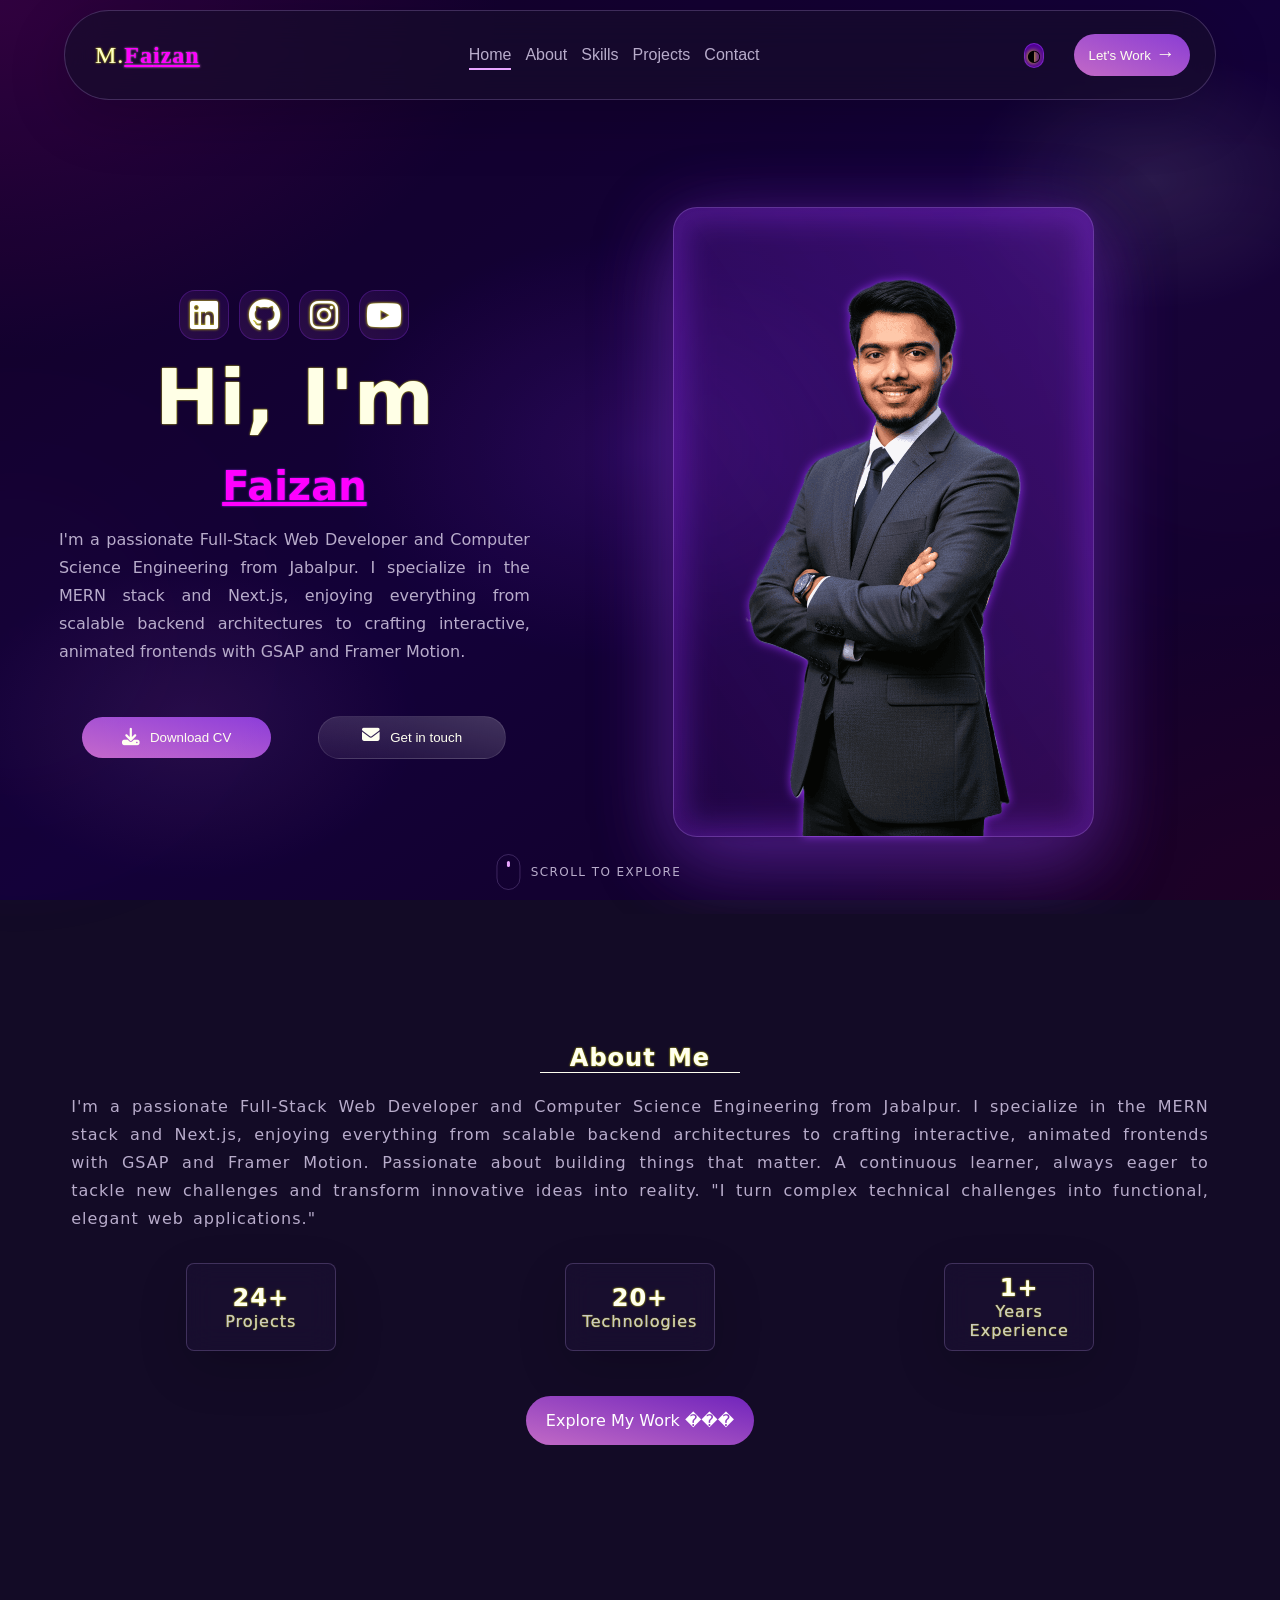
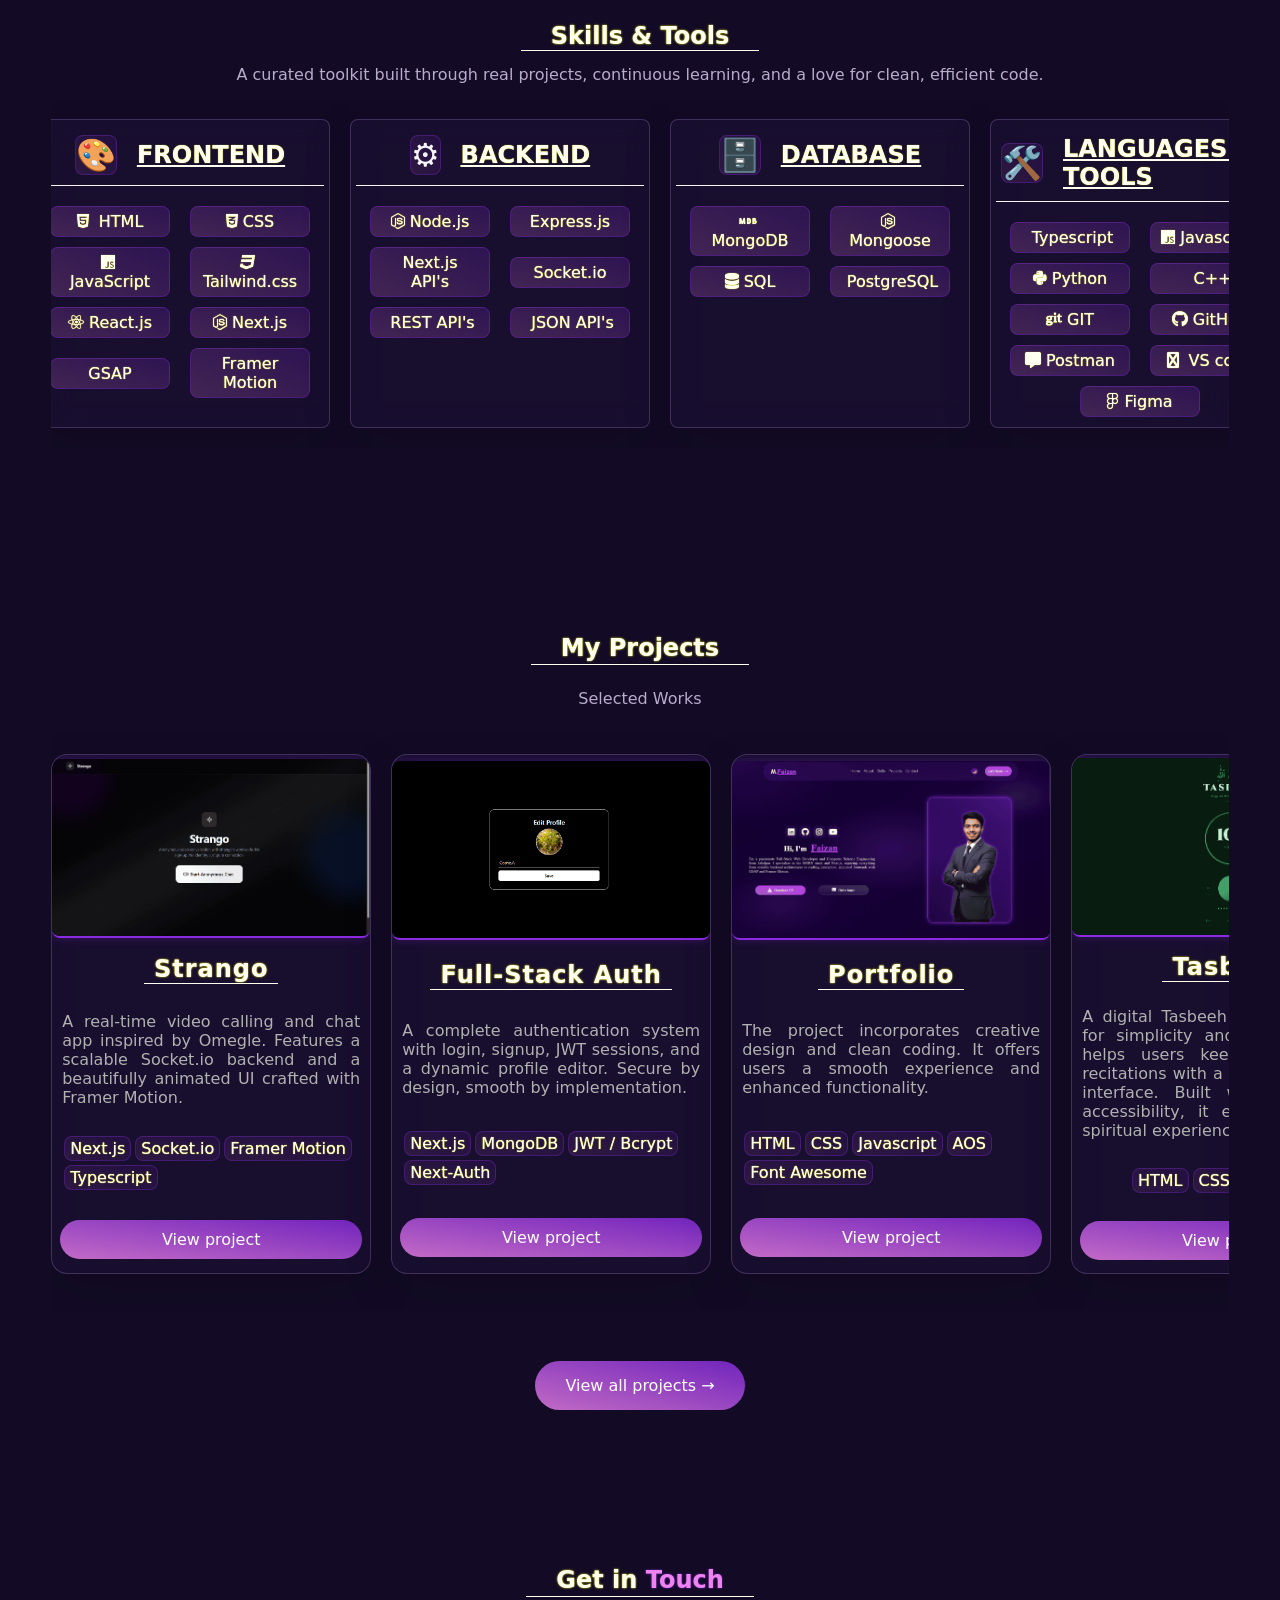
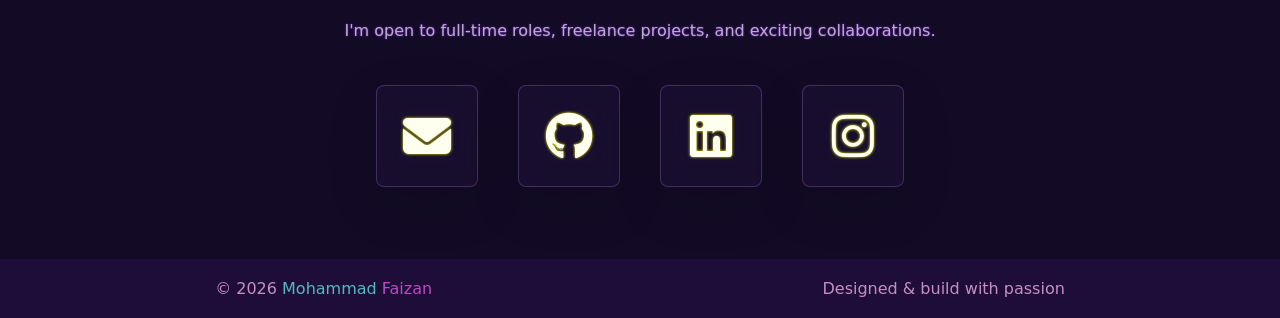
==== commit a22ba654: "feat: enhance layout and correct typos; add ambient divs, fix "Abaut" to "About", update YouTube lin" ====
--- a/index.html
+++ b/index.html
@@ -30,7 +30,10 @@
     <link rel="stylesheet" href="style.css">
 </head>
 
-<body class="">
+<body class="">
+    <div class="ambient ambient-one" aria-hidden="true"></div>
+    <div class="ambient ambient-two" aria-hidden="true"></div>
+    <div class="scroll-progress" aria-hidden="true"></div>
     <header data-aos="fade-down">
         <div data-aos="fade-right" data-aos-delay="400" class="headName"><span>M.</span><span
                 class="name">Fa<span>i</span>zan</span></div>
@@ -41,7 +44,7 @@
                         <a href="#home">Home</a>
                     </li>
                     <li class="li" data-aos="fade-down" data-aos-delay="400">
-                        <a href="#about">Abaut</a>
+                        <a href="#about">About</a>
                     </li>
                     <li class="li" data-aos="fade-down" data-aos-delay="600">
                         <a href="#skills">Skills</a>
@@ -92,9 +95,9 @@
 
                         <i class="fab fa-instagram"></i>
                     </a>
-                    <a href="#" data-aos="fade-down" data-aos-delay="1200" class="homeMedia">
-                        <i class="fab fa-youtube"></i>
-                    </a>
+<a href="https://www.youtube.com" target="_blank" rel="noreferrer" data-aos="fade-down" data-aos-delay="1200" class="homeMedia" aria-label="YouTube">
+                        <i class="fab fa-youtube"></i>
+                    </a>
                 </div>
                 <div class="homeAbout" data-aos="fade-right">
                     <h1>Hi, I'm <span class="name">Faizan </span></h1>
@@ -119,8 +122,9 @@
             <div data-aos="fade-left" class="imgBox" data-aos-delay="200">
                 <img src="/images/faizan4.png" alt="Faizan.img">
             </div>
-        </section>
-        <section class="sections" id="about">
+            <a class="scroll-cue" href="#about" aria-label="Scroll to About section"><span></span>Scroll to explore</a>
+        </section>
+        <section class="sections" id="about">
             <!-- <div class="aboutImg">
                 <img src="faizan10.png" alt="faizan.img">
             </div> -->
@@ -144,12 +148,12 @@
                 <div data-aos="fade-down" data-aos-delay="900"><span>20+</span><span>Technologies</span></div>
                 <div data-aos="fade-left" data-aos-delay="600"><span>1+</span><span>Years Experience</span></div>
             </div>
-            <div class="aboutLBtn" data-aos="fade-up"> <a href="#projects">Explore My Work <span>→</span></a></div>
+            <div class="aboutLBtn" data-aos="fade-up"> <a href="#projects">Explore My Work <span>���</span></a></div>
             <!-- </div> -->
 
         </section>
         <section class="sections" id="skills">
-            <h1 data-aos="fade-down">Skills &amp Tools</h1>
+            <h1 data-aos="fade-down">Skills &amp; Tools</h1>
             <p data-aos="fade-right">A curated toolkit built through real projects, continuous learning, and a love for
                 clean, efficient code.
             </p>
@@ -226,7 +230,7 @@
             </div>
             <div class="projectContainer">
                 <div class="projectBox" data-aos="fade-up" data-aos-delay="200">
-                    <img src="/images/strango.png" alt="strango.png">
+                    <img src="/images/strango.png" alt="Project preview">
                     <h2>Strango</h2>
                     <p>A real-time video calling and chat app inspired by Omegle. Features a scalable Socket.io
                         backend and a beautifully animated UI crafted with Framer Motion.</p>
@@ -240,7 +244,7 @@
                 </div>
 
                 <div class="projectBox" data-aos="fade-up" data-aos-delay="400">
-                    <img src="/images/auth.png" alt="strango.png">
+                    <img src="/images/auth.png" alt="Project preview">
                     <h2>Full-Stack Auth</h2>
                     <p>A complete authentication system with login, signup, JWT sessions, and a dynamic profile
                         editor. Secure by design, smooth by implementation.</p>
@@ -253,7 +257,7 @@
                     <a href="https://next-authentication-project-1.vercel.app" target="_blank"> View project </a>
                 </div>
                 <div class="projectBox" data-aos="fade-up" data-aos-delay="600">
-                    <img src="/images/portfolio.png" alt="strango.png">
+                    <img src="/images/portfolio.png" alt="Project preview">
                     <h2> Portfolio</h2>
                     <p>The project incorporates creative design and clean coding. It offers users a smooth experience
                         and enhanced functionality.</p>
@@ -267,7 +271,7 @@
                     <a href="#">View project</a>
                 </div>
                 <div class="projectBox" data-aos="fade-up" data-aos-delay="800">
-                    <img src="/images/tasbeeh.png" alt="strango.png">
+                    <img src="/images/tasbeeh.png" alt="Project preview">
                     <h2> Tasbeeh </h2>
                     <p>A digital Tasbeeh counter designed for simplicity and ease of use. It helps users keep track of
                         their recitations with a clean and intuitive interface. Built with a focus on accessibility, it
@@ -281,7 +285,7 @@
                     <a href="https://tasbeeh-ashen.vercel.app" target="_blank">View project</a>
                 </div>
                 <div class="projectBox" data-aos="fade-up" data-aos-delay="1000">
-                    <img src="/images/ageclc.png" alt="strango.png">
+                    <img src="/images/ageclc.png" alt="Project preview">
                     <h2>Age Calculator</h2>
                     <p>A smart age calculator that quickly computes exact age in years, months, and days. Built for
                         accuracy and user-friendly experience. It provides instant results with a neat design, making
@@ -295,7 +299,7 @@
                     <a href="https://age-calculator-coral-one.vercel.app" target="_blank">View project</a>
                 </div>
                 <div class="projectBox" data-aos="fade-up" data-aos-delay="1200">
-                    <img src="/images/ais.png" alt="strango.png">
+                    <img src="/images/ais.png" alt="Project preview">
                     <h2>AI Assistant</h2>
                     <p>An interactive voice assistant using the Web Speech API to process spoken queries and
                         return real-time audio or text responses — with a clean, responsive UI.
@@ -309,7 +313,7 @@
                     <a href="https://mahiru-assistant.vercel.app" target="_blank">View project</a>
                 </div>
                 <div class="projectBox" data-aos="fade-up" data-aos-delay="1400">
-                    <img src="/images/emg.png" alt="strango.png">
+                    <img src="/images/emg.png" alt="Project preview">
                     <h2>Match Emoji Game</h2>
                     <p>A fun and engaging emoji matching game built with HTML, CSS, and JavaScript with levels. win and
                         lose functions and get star points and score. </p>
@@ -335,7 +339,7 @@
             </div>
             <div class="conMedia">
                 <div data-aos="fade-right" data-aos-delay="300">
-                    <div class="media"><a href="mailto:faizanansaria04@g,ail.com">
+                    <div class="media"><a href="mailto:mohammadfaizana04@gmail.com">
                             <i data-aos="fade-right" data-aos-delay="200" class="fas fa-envelope  "></i>
                         </a></div>
                     <div class="media"><a href="https://github.com/mohammadfaizan04" target="_blank">
@@ -367,4 +371,4 @@
   <script src="main.js"></script>
 </body>
 
-</html>+</html>
--- a/style.css
+++ b/style.css
@@ -1170,7 +1170,29 @@
                 flex-direction: column;
             }
 
-            footer div {
-                margin: 5px;
-            }
-        }+            footer div {
+                margin: 5px;
+            }
+        }
+
+/* Premium motion and visual system */
+:root { --ink:#f7f4ff; --muted:#b8accb; --surface:rgba(28,17,52,.62); --line:rgba(210,174,255,.22); --brand:#e8a6ff; --accent:#8b5cf6; }
+body { color:var(--ink); font-family:Inter,ui-sans-serif,system-ui,-apple-system,sans-serif; background:#130b26; overflow-x:hidden; }
+.background { opacity:.9; transition:opacity .6s ease,background .6s ease; }
+.ambient { position:fixed; z-index:-1; width:22rem; height:22rem; border-radius:50%; pointer-events:none; filter:blur(70px); opacity:.18; animation:drift 14s ease-in-out infinite alternate; }
+.ambient-one { top:18%; right:-8rem; background:var(--brand); } .ambient-two { bottom:10%; left:-10rem; background:var(--accent); animation-delay:-5s; }
+.scroll-progress { position:fixed; z-index:20; top:0; left:0; height:3px; width:0; background:linear-gradient(90deg,var(--brand),var(--accent)); box-shadow:0 0 14px var(--brand); }
+header { width:min(90vw,1180px); background:rgba(23,12,43,.68); border-color:var(--line); box-shadow:0 18px 60px rgba(0,0,0,.18); }
+header nav .ul li a { color:var(--muted); position:relative; } header nav .ul li a::after { content:''; position:absolute; left:0; right:0; bottom:-7px; height:2px; background:var(--brand); transform:scaleX(0); transform-origin:left; transition:transform .25s ease; } header nav .ul li a:hover::after,header nav .ul li a.active::after { transform:scaleX(1); }
+.sections { width:min(1180px,92vw); margin-left:auto; margin-right:auto; padding:2rem 0; } #home { min-height:78vh; position:relative; }
+.homeAbout h1 { font-size:clamp(2.6rem,6vw,5.8rem); line-height:.98; } .homeAbout p,#about p,#skills p,.projectHead p,.contactHead p { color:var(--muted); line-height:1.75; }
+.imgBox img { border-color:var(--line); box-shadow:0 22px 80px rgba(107,54,171,.36); animation:float 6s ease-in-out infinite; }
+.aboutT div,.skillContainer,.projectBox,.media { background:var(--surface); border-color:var(--line); box-shadow:0 18px 50px rgba(0,0,0,.16); backdrop-filter:blur(14px); }
+.aboutT div,.skillContainer { transition:transform .35s ease,border-color .35s ease; } .aboutT div:hover,.skillContainer:hover { transform:translateY(-7px); border-color:rgba(232,166,255,.65); }
+.projectContainer { padding:1rem .5rem 2rem; scroll-snap-type:x mandatory; } .projectBox { scroll-snap-align:start; min-width:320px; border-radius:1rem; transition:transform .2s ease,box-shadow .3s ease,border-color .3s ease; } .projectBox:hover { box-shadow:0 24px 70px rgba(75,23,130,.35); border-color:rgba(232,166,255,.6); } .projectBox img { aspect-ratio:16/9; object-fit:cover; }
+.scroll-cue { position:absolute; bottom:1.5rem; left:50%; transform:translateX(-50%); display:flex; align-items:center; gap:.65rem; color:var(--muted); font-size:.75rem; letter-spacing:.12em; text-transform:uppercase; text-decoration:none; } .scroll-cue span { width:1.5rem; height:2.25rem; border:1px solid var(--line); border-radius:2rem; position:relative; } .scroll-cue span::after { content:''; position:absolute; width:3px; height:6px; border-radius:3px; background:var(--brand); left:50%; top:6px; transform:translateX(-50%); animation:scroll-dot 1.6s ease-in-out infinite; }
+.reveal { opacity:0; transform:translateY(22px); transition:opacity .7s ease,transform .7s ease; } .reveal.is-visible { opacity:1; transform:none; } *:focus-visible { outline:2px solid var(--brand); outline-offset:4px; }
+.light { --ink:#241536; --muted:#5c466e; --surface:rgba(255,255,255,.55); --line:rgba(116,61,165,.22); background:#f1e9fa; } .light .background { opacity:.55; } .light header { background:rgba(255,255,255,.62); }
+@keyframes drift { to { transform:translate3d(25px,-35px,0) scale(1.1); } } @keyframes float { 50% { transform:translateY(-10px); } } @keyframes scroll-dot { 50% { transform:translate(-50%,12px); opacity:.3; } }
+@media (max-width:660px) { .sections { width:min(92vw,520px); } #home { padding-top:2rem; } .scroll-cue { display:none; } .projectBox { min-width:min(82vw,320px); } }
+@media (prefers-reduced-motion:reduce) { *,*::before,*::after { animation-duration:.01ms !important; animation-iteration-count:1 !important; scroll-behavior:auto !important; transition-duration:.01ms !important; } .reveal { opacity:1; transform:none; } }
--- a/style.css
+++ b/style.css
@@ -1170,7 +1170,29 @@
                 flex-direction: column;
             }
 
-            footer div {
-                margin: 5px;
-            }
-        }+            footer div {
+                margin: 5px;
+            }
+        }
+
+/* Premium motion and visual system */
+:root { --ink:#f7f4ff; --muted:#b8accb; --surface:rgba(28,17,52,.62); --line:rgba(210,174,255,.22); --brand:#e8a6ff; --accent:#8b5cf6; }
+body { color:var(--ink); font-family:Inter,ui-sans-serif,system-ui,-apple-system,sans-serif; background:#130b26; overflow-x:hidden; }
+.background { opacity:.9; transition:opacity .6s ease,background .6s ease; }
+.ambient { position:fixed; z-index:-1; width:22rem; height:22rem; border-radius:50%; pointer-events:none; filter:blur(70px); opacity:.18; animation:drift 14s ease-in-out infinite alternate; }
+.ambient-one { top:18%; right:-8rem; background:var(--brand); } .ambient-two { bottom:10%; left:-10rem; background:var(--accent); animation-delay:-5s; }
+.scroll-progress { position:fixed; z-index:20; top:0; left:0; height:3px; width:0; background:linear-gradient(90deg,var(--brand),var(--accent)); box-shadow:0 0 14px var(--brand); }
+header { width:min(90vw,1180px); background:rgba(23,12,43,.68); border-color:var(--line); box-shadow:0 18px 60px rgba(0,0,0,.18); }
+header nav .ul li a { color:var(--muted); position:relative; } header nav .ul li a::after { content:''; position:absolute; left:0; right:0; bottom:-7px; height:2px; background:var(--brand); transform:scaleX(0); transform-origin:left; transition:transform .25s ease; } header nav .ul li a:hover::after,header nav .ul li a.active::after { transform:scaleX(1); }
+.sections { width:min(1180px,92vw); margin-left:auto; margin-right:auto; padding:2rem 0; } #home { min-height:78vh; position:relative; }
+.homeAbout h1 { font-size:clamp(2.6rem,6vw,5.8rem); line-height:.98; } .homeAbout p,#about p,#skills p,.projectHead p,.contactHead p { color:var(--muted); line-height:1.75; }
+.imgBox img { border-color:var(--line); box-shadow:0 22px 80px rgba(107,54,171,.36); animation:float 6s ease-in-out infinite; }
+.aboutT div,.skillContainer,.projectBox,.media { background:var(--surface); border-color:var(--line); box-shadow:0 18px 50px rgba(0,0,0,.16); backdrop-filter:blur(14px); }
+.aboutT div,.skillContainer { transition:transform .35s ease,border-color .35s ease; } .aboutT div:hover,.skillContainer:hover { transform:translateY(-7px); border-color:rgba(232,166,255,.65); }
+.projectContainer { padding:1rem .5rem 2rem; scroll-snap-type:x mandatory; } .projectBox { scroll-snap-align:start; min-width:320px; border-radius:1rem; transition:transform .2s ease,box-shadow .3s ease,border-color .3s ease; } .projectBox:hover { box-shadow:0 24px 70px rgba(75,23,130,.35); border-color:rgba(232,166,255,.6); } .projectBox img { aspect-ratio:16/9; object-fit:cover; }
+.scroll-cue { position:absolute; bottom:1.5rem; left:50%; transform:translateX(-50%); display:flex; align-items:center; gap:.65rem; color:var(--muted); font-size:.75rem; letter-spacing:.12em; text-transform:uppercase; text-decoration:none; } .scroll-cue span { width:1.5rem; height:2.25rem; border:1px solid var(--line); border-radius:2rem; position:relative; } .scroll-cue span::after { content:''; position:absolute; width:3px; height:6px; border-radius:3px; background:var(--brand); left:50%; top:6px; transform:translateX(-50%); animation:scroll-dot 1.6s ease-in-out infinite; }
+.reveal { opacity:0; transform:translateY(22px); transition:opacity .7s ease,transform .7s ease; } .reveal.is-visible { opacity:1; transform:none; } *:focus-visible { outline:2px solid var(--brand); outline-offset:4px; }
+.light { --ink:#241536; --muted:#5c466e; --surface:rgba(255,255,255,.55); --line:rgba(116,61,165,.22); background:#f1e9fa; } .light .background { opacity:.55; } .light header { background:rgba(255,255,255,.62); }
+@keyframes drift { to { transform:translate3d(25px,-35px,0) scale(1.1); } } @keyframes float { 50% { transform:translateY(-10px); } } @keyframes scroll-dot { 50% { transform:translate(-50%,12px); opacity:.3; } }
+@media (max-width:660px) { .sections { width:min(92vw,520px); } #home { padding-top:2rem; } .scroll-cue { display:none; } .projectBox { min-width:min(82vw,320px); } }
+@media (prefers-reduced-motion:reduce) { *,*::before,*::after { animation-duration:.01ms !important; animation-iteration-count:1 !important; scroll-behavior:auto !important; transition-duration:.01ms !important; } .reveal { opacity:1; transform:none; } }
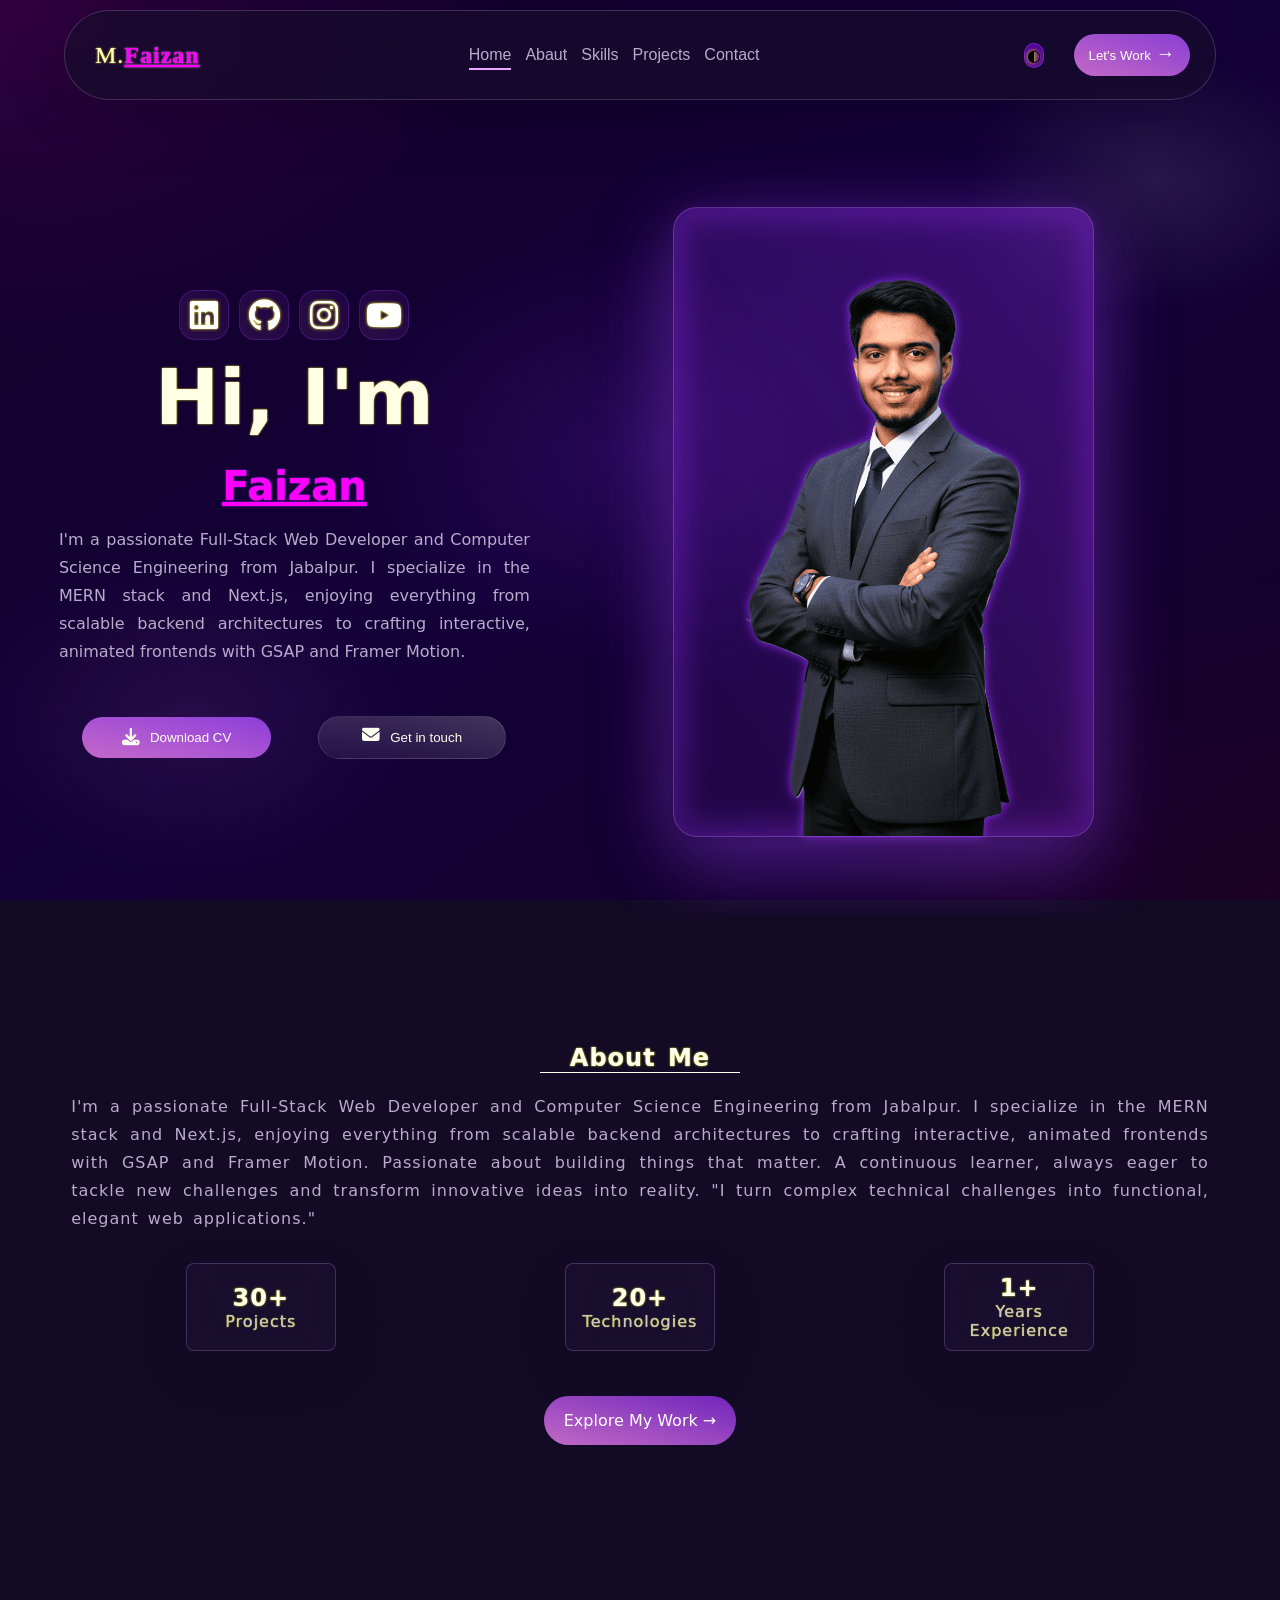
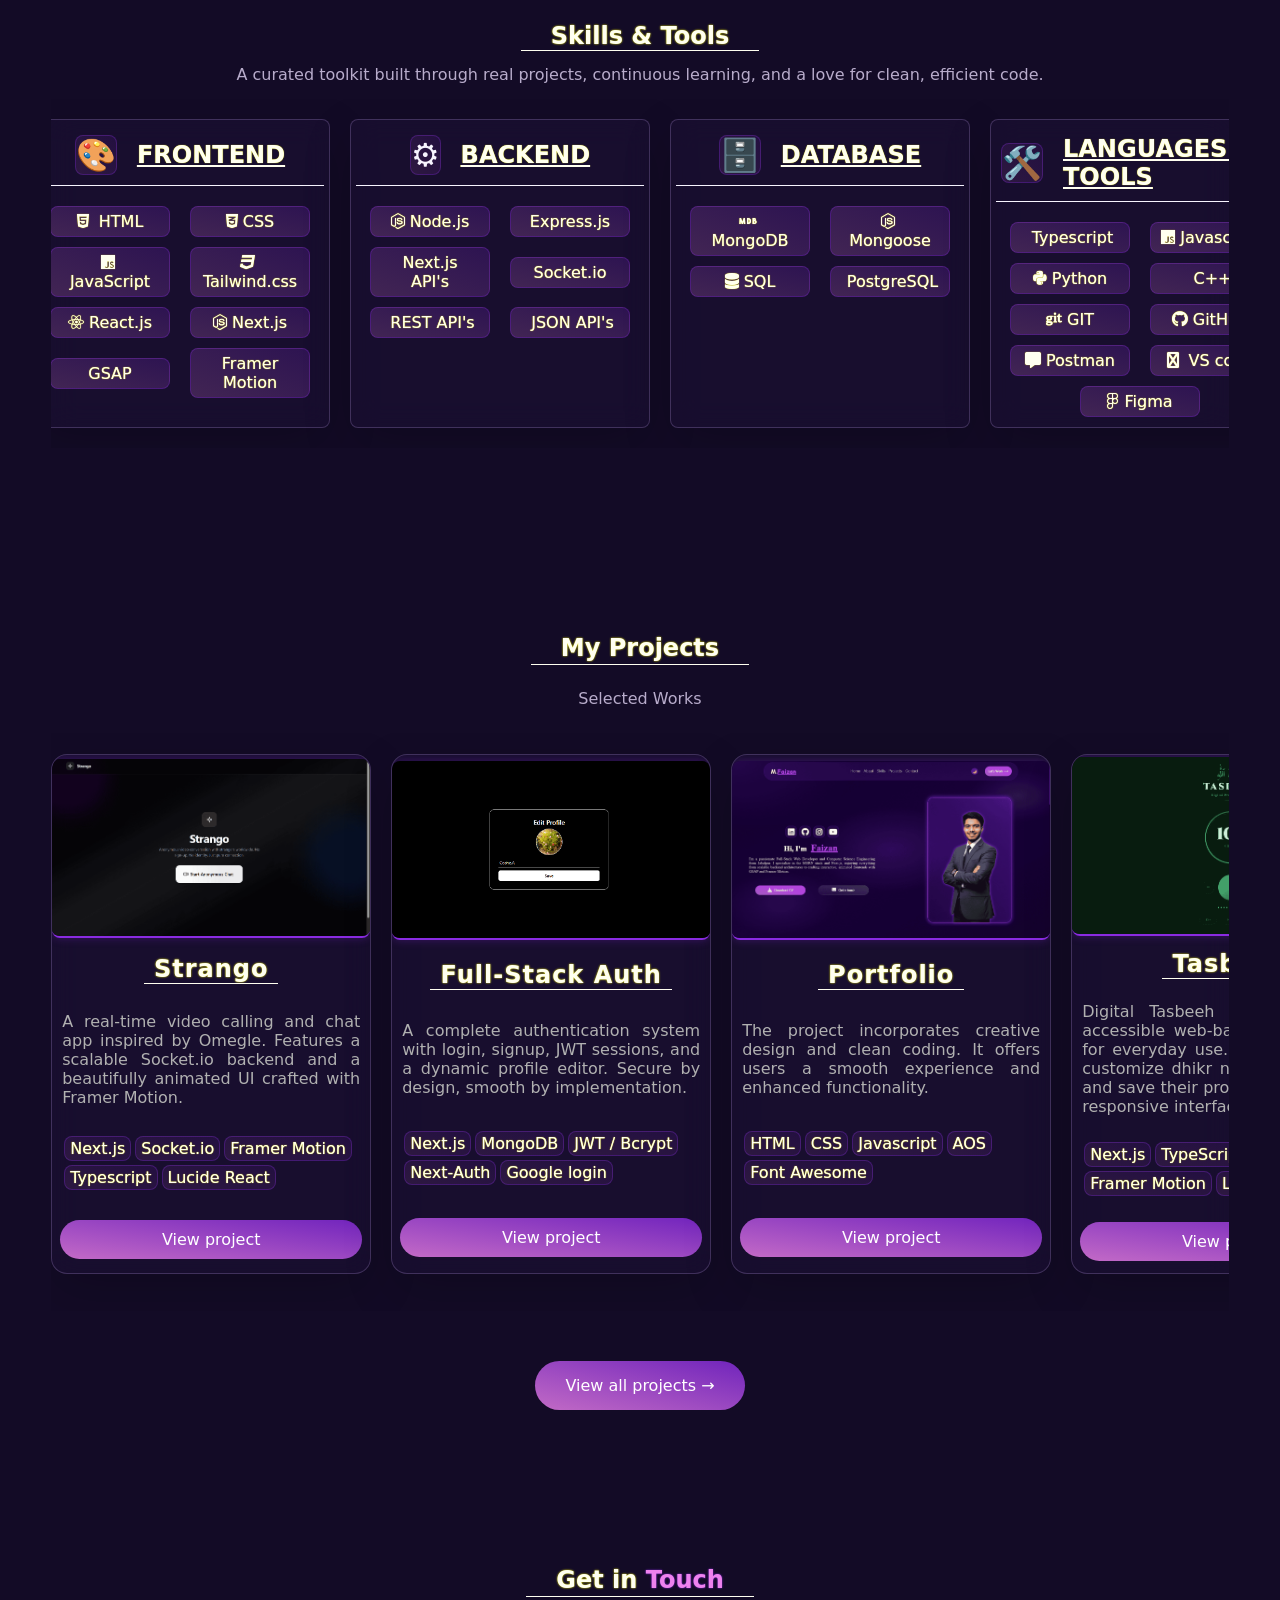
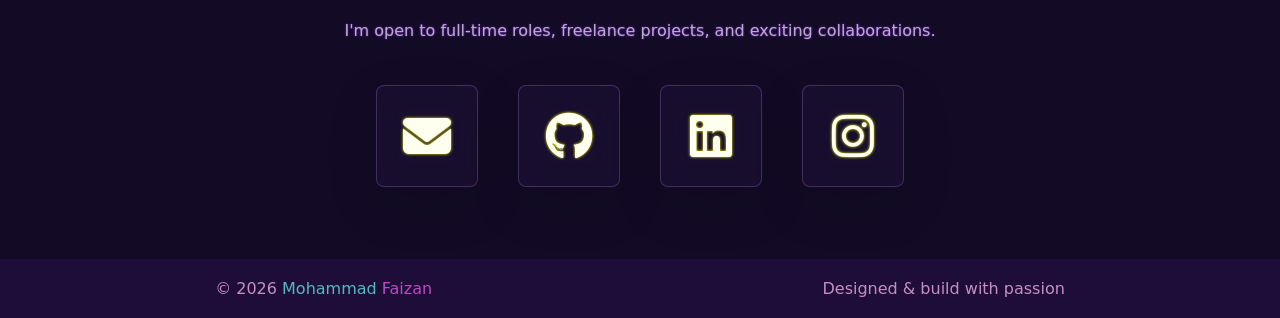
==== commit 808e2f64: "update tasbeeh" ====
--- a/index.html
+++ b/index.html
@@ -30,10 +30,7 @@
     <link rel="stylesheet" href="style.css">
 </head>
 
-<body class="">
-    <div class="ambient ambient-one" aria-hidden="true"></div>
-    <div class="ambient ambient-two" aria-hidden="true"></div>
-    <div class="scroll-progress" aria-hidden="true"></div>
+<body class="">
     <header data-aos="fade-down">
         <div data-aos="fade-right" data-aos-delay="400" class="headName"><span>M.</span><span
                 class="name">Fa<span>i</span>zan</span></div>
@@ -44,7 +41,7 @@
                         <a href="#home">Home</a>
                     </li>
                     <li class="li" data-aos="fade-down" data-aos-delay="400">
-                        <a href="#about">About</a>
+                        <a href="#about">Abaut</a>
                     </li>
                     <li class="li" data-aos="fade-down" data-aos-delay="600">
                         <a href="#skills">Skills</a>
@@ -60,7 +57,7 @@
             </nav>
         </div>
         <div class="ham" id="ham">
-            <span data-aos="fade-down" data-aos-delay="900" ></span><span data-aos="fade-down"
+            <span data-aos="fade-down" data-aos-delay="900"></span><span data-aos="fade-down"
                 data-aos-delay="600"></span><span data-aos="fade-down" data-aos-delay="300"></span>
         </div>
         <div class="right">
@@ -95,9 +92,9 @@
 
                         <i class="fab fa-instagram"></i>
                     </a>
-<a href="https://www.youtube.com" target="_blank" rel="noreferrer" data-aos="fade-down" data-aos-delay="1200" class="homeMedia" aria-label="YouTube">
-                        <i class="fab fa-youtube"></i>
-                    </a>
+                    <a href="#" data-aos="fade-down" data-aos-delay="1200" class="homeMedia">
+                        <i class="fab fa-youtube"></i>
+                    </a>
                 </div>
                 <div class="homeAbout" data-aos="fade-right">
                     <h1>Hi, I'm <span class="name">Faizan </span></h1>
@@ -113,7 +110,8 @@
                                 <i class="fas fa-download"></i>
                             </span>
                             Download CV</a></button>
-                    <button data-aos="fade-right" data-aos-delay="600" class="homeConBtn"><a href="#contact"><span class="touchMail">
+                    <button data-aos="fade-right" data-aos-delay="600" class="homeConBtn"><a href="#contact"><span
+                                class="touchMail">
                                 <i class="fas fa-envelope  "></i>
                             </span> Get in
                             touch</a></button>
@@ -122,9 +120,8 @@
             <div data-aos="fade-left" class="imgBox" data-aos-delay="200">
                 <img src="/images/faizan4.png" alt="Faizan.img">
             </div>
-            <a class="scroll-cue" href="#about" aria-label="Scroll to About section"><span></span>Scroll to explore</a>
-        </section>
-        <section class="sections" id="about">
+        </section>
+        <section class="sections" id="about">
             <!-- <div class="aboutImg">
                 <img src="faizan10.png" alt="faizan.img">
             </div> -->
@@ -148,12 +145,12 @@
                 <div data-aos="fade-down" data-aos-delay="900"><span>20+</span><span>Technologies</span></div>
                 <div data-aos="fade-left" data-aos-delay="600"><span>1+</span><span>Years Experience</span></div>
             </div>
-            <div class="aboutLBtn" data-aos="fade-up"> <a href="#projects">Explore My Work <span>���</span></a></div>
+            <div class="aboutLBtn" data-aos="fade-up"> <a href="#projects">Explore My Work <span>→</span></a></div>
             <!-- </div> -->
 
         </section>
         <section class="sections" id="skills">
-            <h1 data-aos="fade-down">Skills &amp; Tools</h1>
+            <h1 data-aos="fade-down">Skills &amp Tools</h1>
             <p data-aos="fade-right">A curated toolkit built through real projects, continuous learning, and a love for
                 clean, efficient code.
             </p>
@@ -230,7 +227,7 @@
             </div>
             <div class="projectContainer">
                 <div class="projectBox" data-aos="fade-up" data-aos-delay="200">
-                    <img src="/images/strango.png" alt="Project preview">
+                    <img src="/images/strango.png" alt="strango.png">
                     <h2>Strango</h2>
                     <p>A real-time video calling and chat app inspired by Omegle. Features a scalable Socket.io
                         backend and a beautifully animated UI crafted with Framer Motion.</p>
@@ -239,12 +236,13 @@
                         <div>Socket.io</div>
                         <div>Framer Motion</div>
                         <div>Typescript</div>
+                        <div>Lucide React</div>
                     </div>
                     <a href="https://strango.vercel.app" target="_blank">View project</a>
                 </div>
 
                 <div class="projectBox" data-aos="fade-up" data-aos-delay="400">
-                    <img src="/images/auth.png" alt="Project preview">
+                    <img src="/images/auth.png" alt="strango.png">
                     <h2>Full-Stack Auth</h2>
                     <p>A complete authentication system with login, signup, JWT sessions, and a dynamic profile
                         editor. Secure by design, smooth by implementation.</p>
@@ -253,11 +251,12 @@
                         <div>MongoDB</div>
                         <div>JWT / Bcrypt</div>
                         <div>Next-Auth</div>
+                        <div>Google login</div>
                     </div>
                     <a href="https://next-authentication-project-1.vercel.app" target="_blank"> View project </a>
                 </div>
                 <div class="projectBox" data-aos="fade-up" data-aos-delay="600">
-                    <img src="/images/portfolio.png" alt="Project preview">
+                    <img src="/images/portfolio.png" alt="strango.png">
                     <h2> Portfolio</h2>
                     <p>The project incorporates creative design and clean coding. It offers users a smooth experience
                         and enhanced functionality.</p>
@@ -271,21 +270,23 @@
                     <a href="#">View project</a>
                 </div>
                 <div class="projectBox" data-aos="fade-up" data-aos-delay="800">
-                    <img src="/images/tasbeeh.png" alt="Project preview">
+                    <img src="/images/tasbeeh.png" alt="strango.png">
                     <h2> Tasbeeh </h2>
-                    <p>A digital Tasbeeh counter designed for simplicity and ease of use. It helps users keep track of
-                        their recitations with a clean and intuitive interface. Built with a focus on accessibility, it
-                        ensures a smooth spiritual experience for everyone.</p>
-
-                    <div class="tech">
-                        <div>HTML</div>
-                        <div>CSS</div>
-                        <div>Javascript</div>
-                    </div>
-                    <a href="https://tasbeeh-ashen.vercel.app" target="_blank">View project</a>
+                    <p>Digital Tasbeeh is a simple and accessible web-based dhikr counter for everyday use.
+                        It allows users to customize dhikr names, set targets, and save their progress with a clean,
+                        responsive interface.</p>
+
+                    <div class="tech">
+                        <div> Next.js</div>
+                        <div> TypeScript </div>
+                        <div> Tailwind CSS</div>
+                        <div> Framer Motion</div>
+                        <div> Local Storage</div>
+                    </div>
+                    <a href="https://digital-tasbeeh-eta.vercel.app" target="_blank">View project</a>
                 </div>
                 <div class="projectBox" data-aos="fade-up" data-aos-delay="1000">
-                    <img src="/images/ageclc.png" alt="Project preview">
+                    <img src="/images/ageclc.png" alt="strango.png">
                     <h2>Age Calculator</h2>
                     <p>A smart age calculator that quickly computes exact age in years, months, and days. Built for
                         accuracy and user-friendly experience. It provides instant results with a neat design, making
@@ -299,7 +300,7 @@
                     <a href="https://age-calculator-coral-one.vercel.app" target="_blank">View project</a>
                 </div>
                 <div class="projectBox" data-aos="fade-up" data-aos-delay="1200">
-                    <img src="/images/ais.png" alt="Project preview">
+                    <img src="/images/ais.png" alt="strango.png">
                     <h2>AI Assistant</h2>
                     <p>An interactive voice assistant using the Web Speech API to process spoken queries and
                         return real-time audio or text responses — with a clean, responsive UI.
@@ -313,7 +314,7 @@
                     <a href="https://mahiru-assistant.vercel.app" target="_blank">View project</a>
                 </div>
                 <div class="projectBox" data-aos="fade-up" data-aos-delay="1400">
-                    <img src="/images/emg.png" alt="Project preview">
+                    <img src="/images/emg.png" alt="strango.png">
                     <h2>Match Emoji Game</h2>
                     <p>A fun and engaging emoji matching game built with HTML, CSS, and JavaScript with levels. win and
                         lose functions and get star points and score. </p>
@@ -339,7 +340,7 @@
             </div>
             <div class="conMedia">
                 <div data-aos="fade-right" data-aos-delay="300">
-                    <div class="media"><a href="mailto:mohammadfaizana04@gmail.com">
+                    <div class="media"><a href="mailto:faizanansaria04@g,ail.com">
                             <i data-aos="fade-right" data-aos-delay="200" class="fas fa-envelope  "></i>
                         </a></div>
                     <div class="media"><a href="https://github.com/mohammadfaizan04" target="_blank">
@@ -368,7 +369,7 @@
     </footer>
 
 
-  <script src="main.js"></script>
+    <script src="main.js"></script>
 </body>
 
-</html>
+</html>
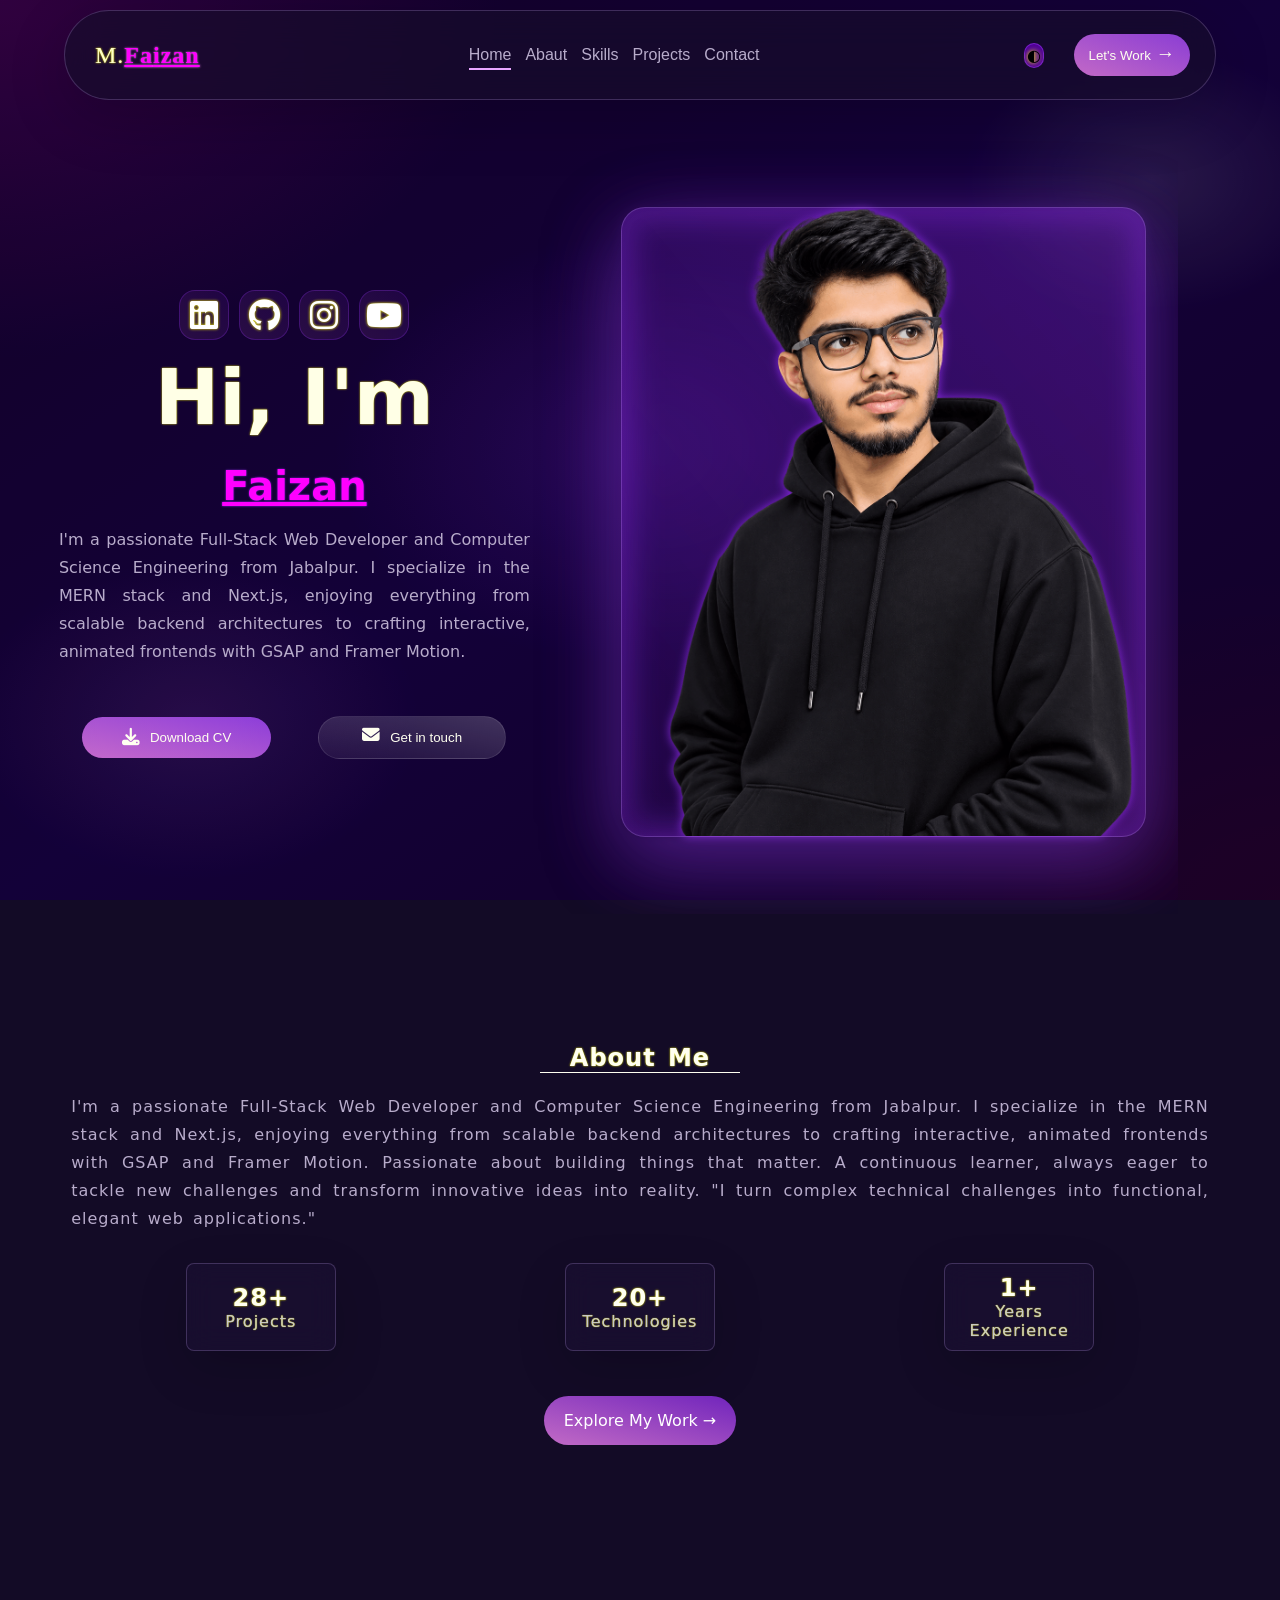
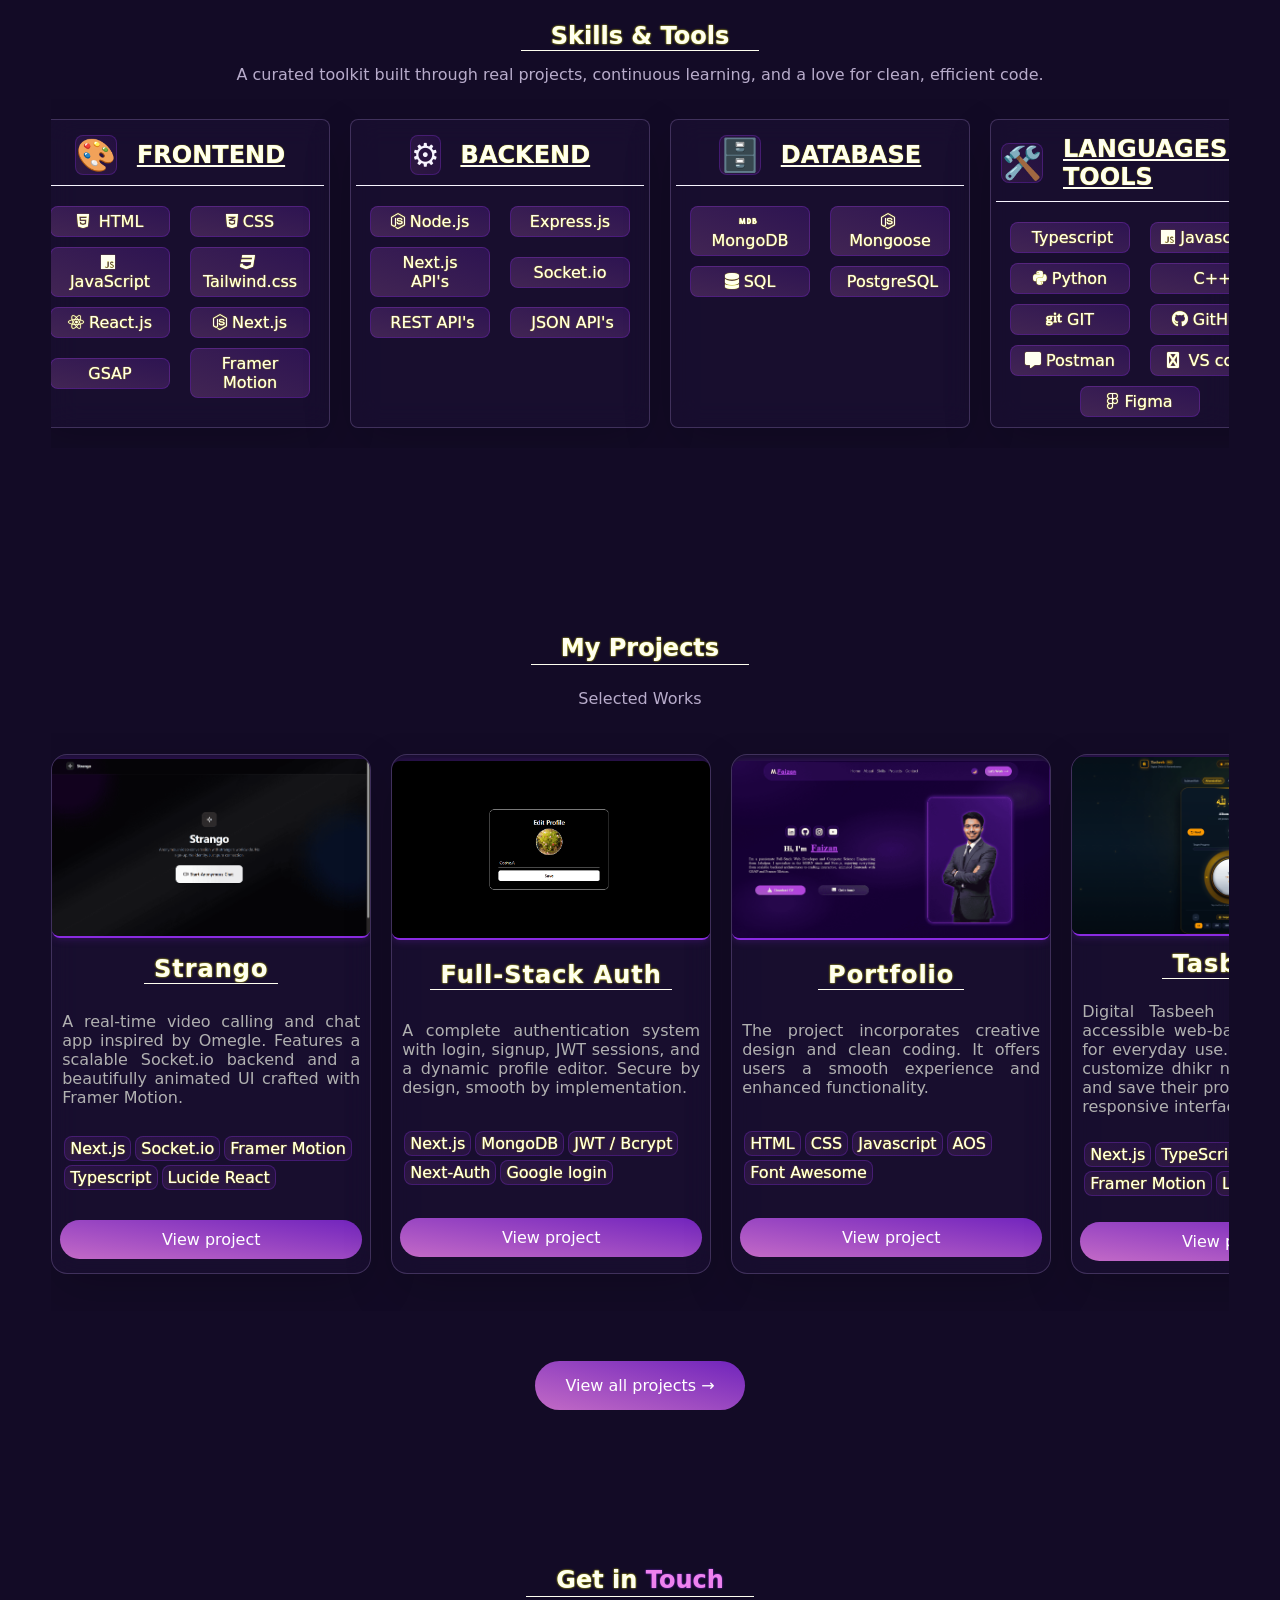
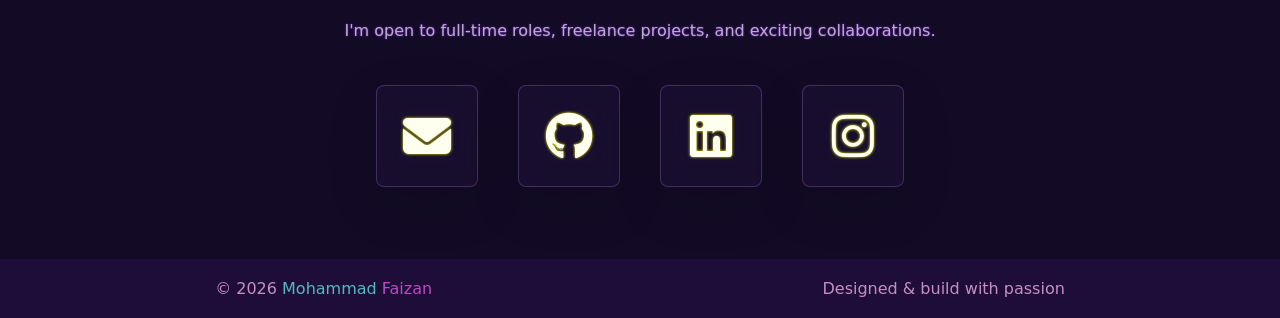
==== commit d6391f6a: "my new img" ====
--- a/index.html
+++ b/index.html
@@ -118,7 +118,7 @@
                 </div>
             </div>
             <div data-aos="fade-left" class="imgBox" data-aos-delay="200">
-                <img src="/images/faizan4.png" alt="Faizan.img">
+                <img src="/images/profile.png" alt="Faizan.img">
             </div>
         </section>
         <section class="sections" id="about">
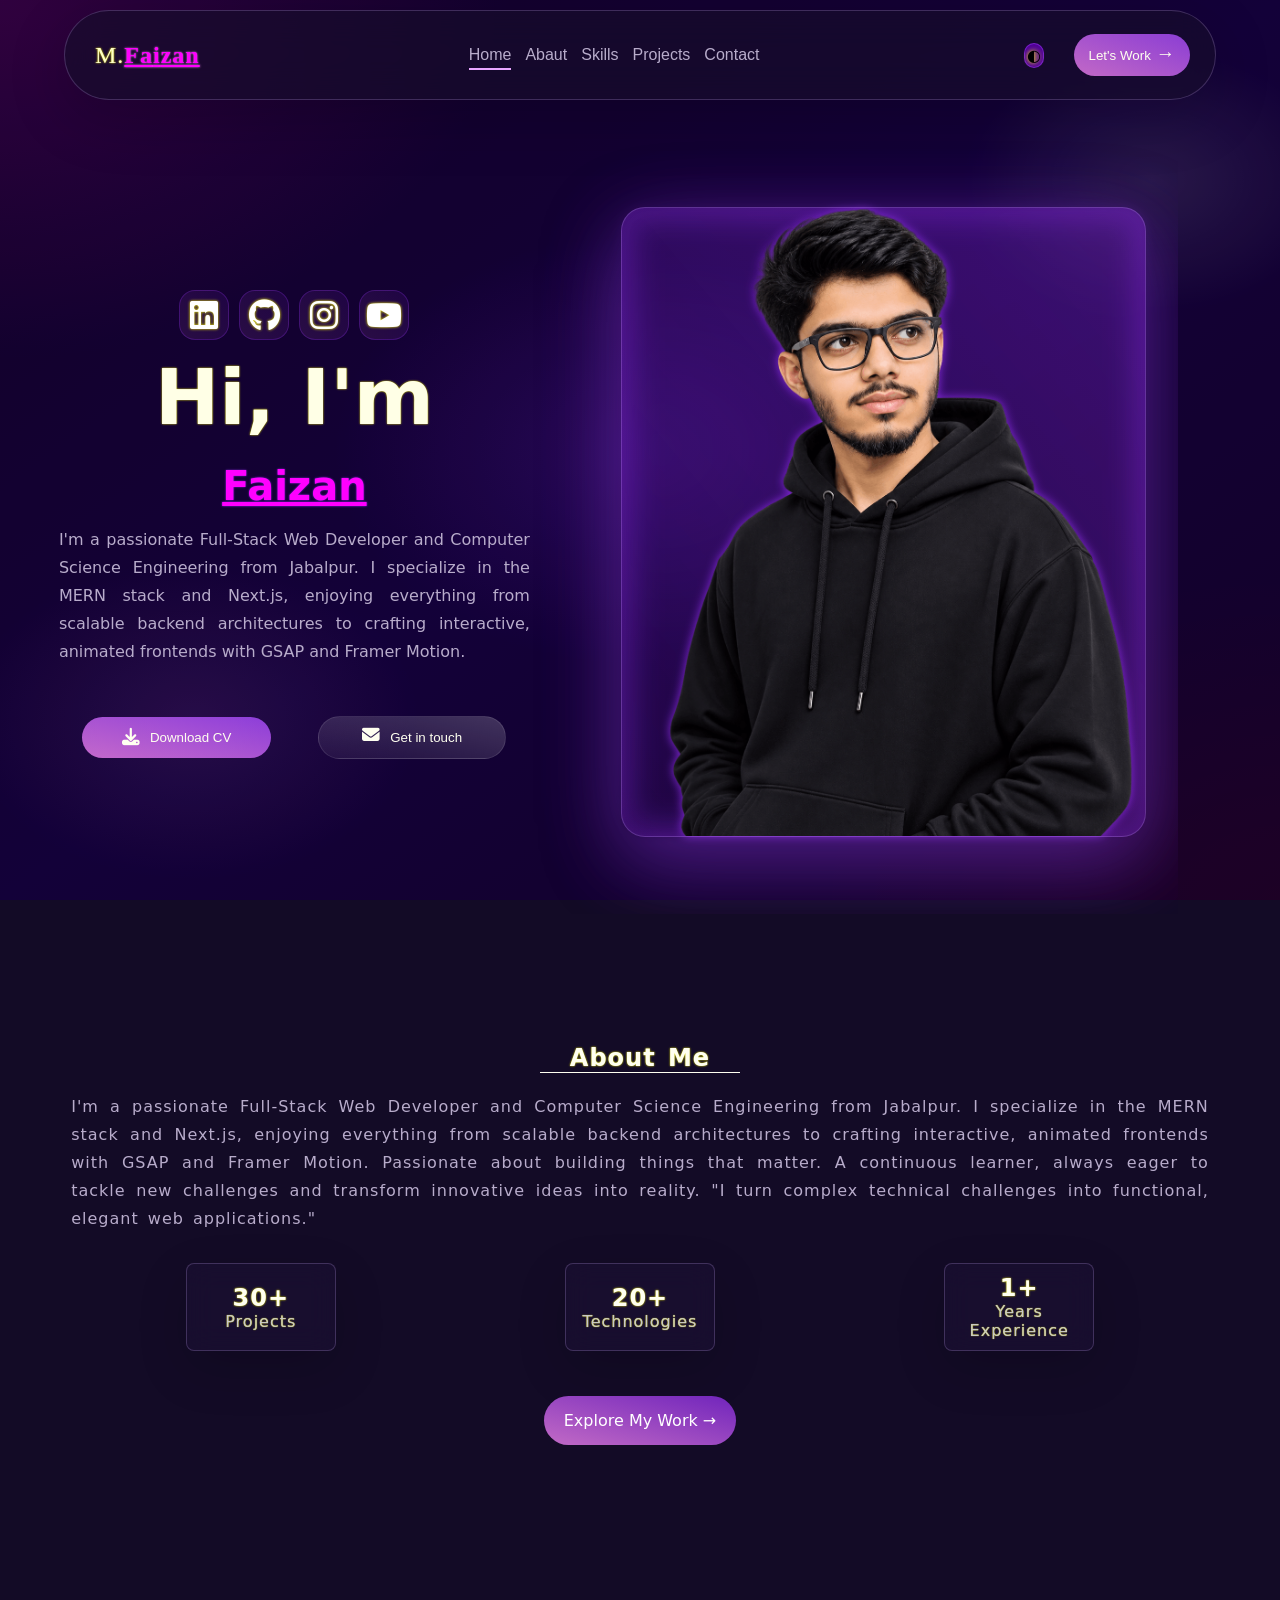
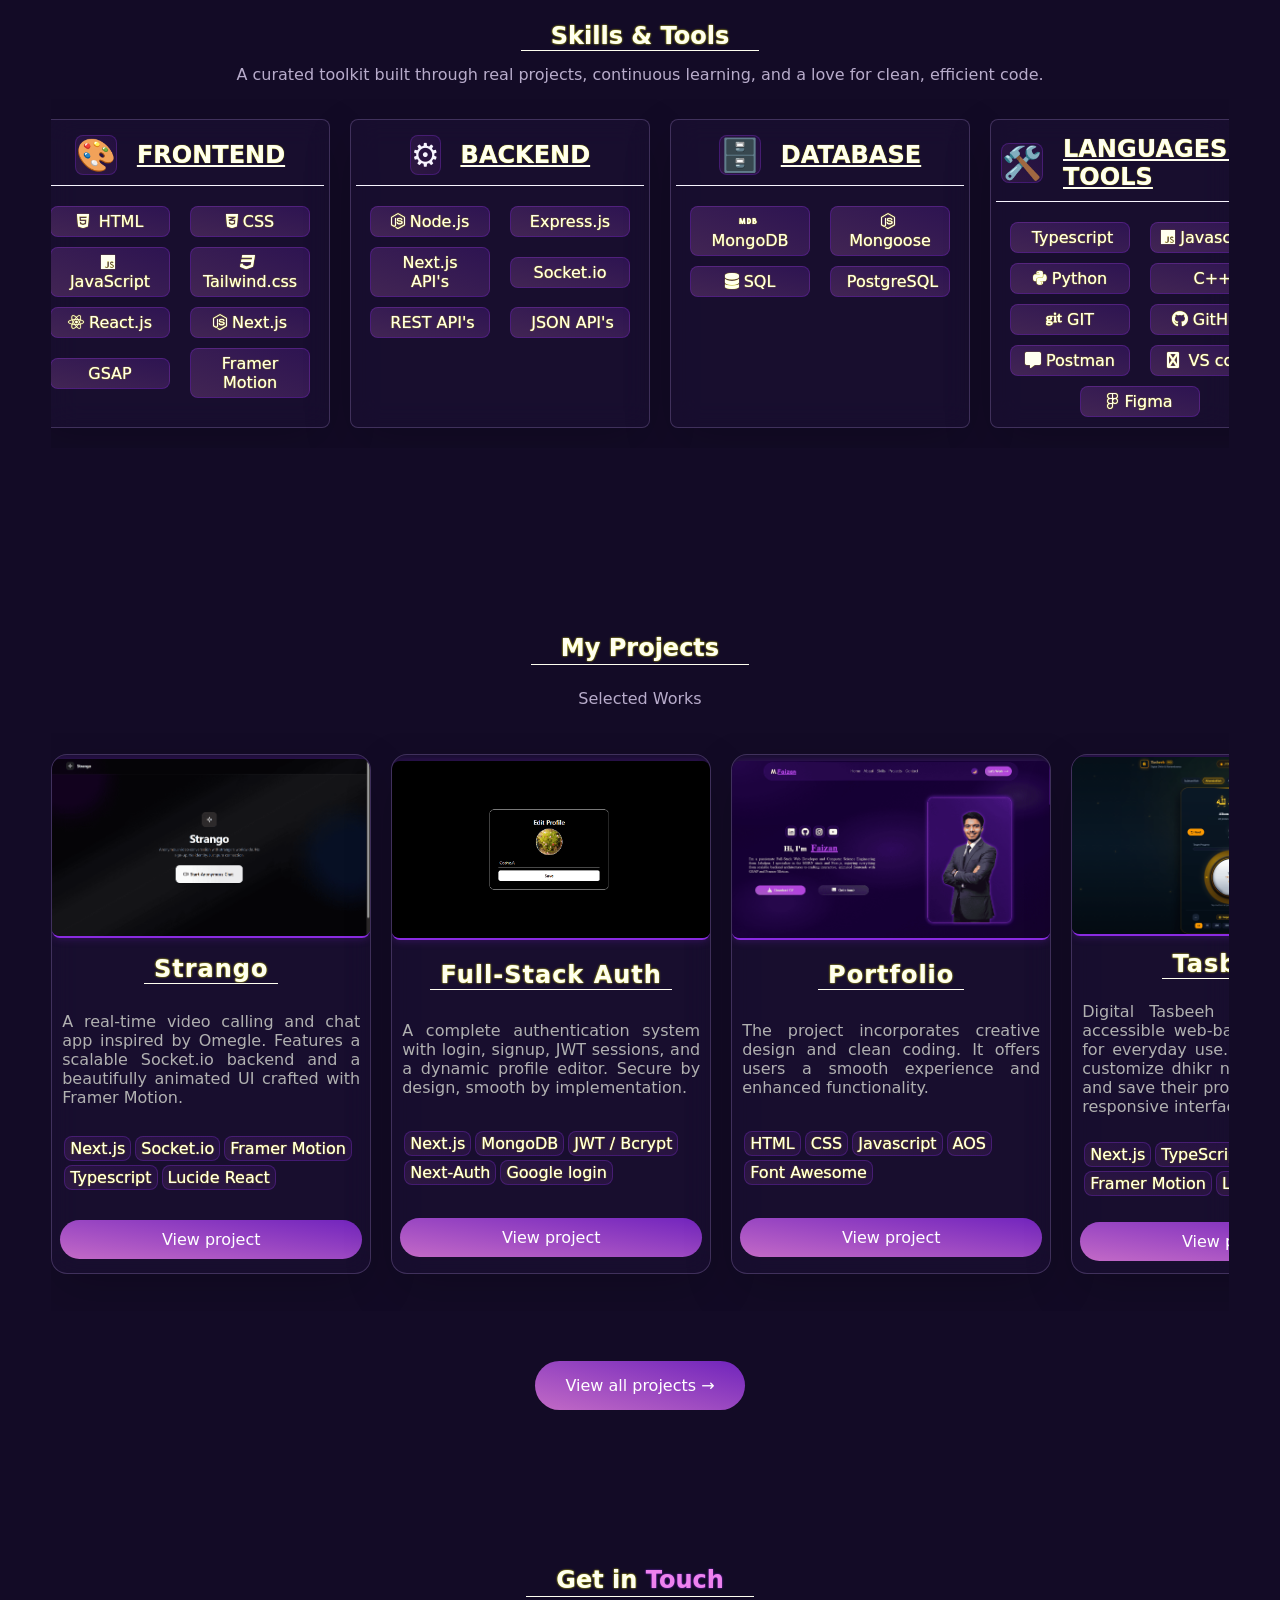
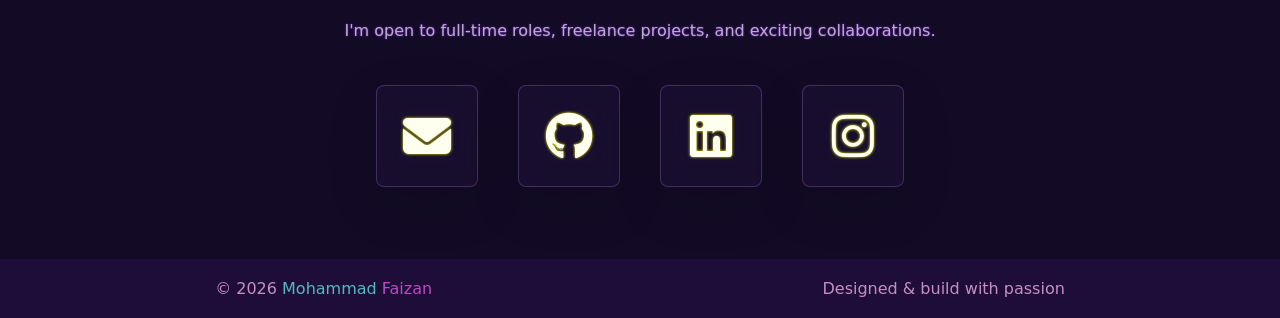
==== commit 06194d5b: "icon change  1" ====
--- a/index.html
+++ b/index.html
@@ -19,8 +19,8 @@
 
     <meta property="og:image" content="/images/Faizan 11.png" />
     <!-- Optional -->
-    <link rel="icon" type="image/png" href="/favicon.png" />
-
+ <link rel="icon" type="image/png" href="/images/profile.png" />
+    
     <title>M.Faizan Portfolio</title>
     <link rel="stylesheet" href="style.css" />
     <link rel="stylesheet" href="https://cdnjs.cloudflare.com/ajax/libs/font-awesome/6.4.0/css/all.min.css" />
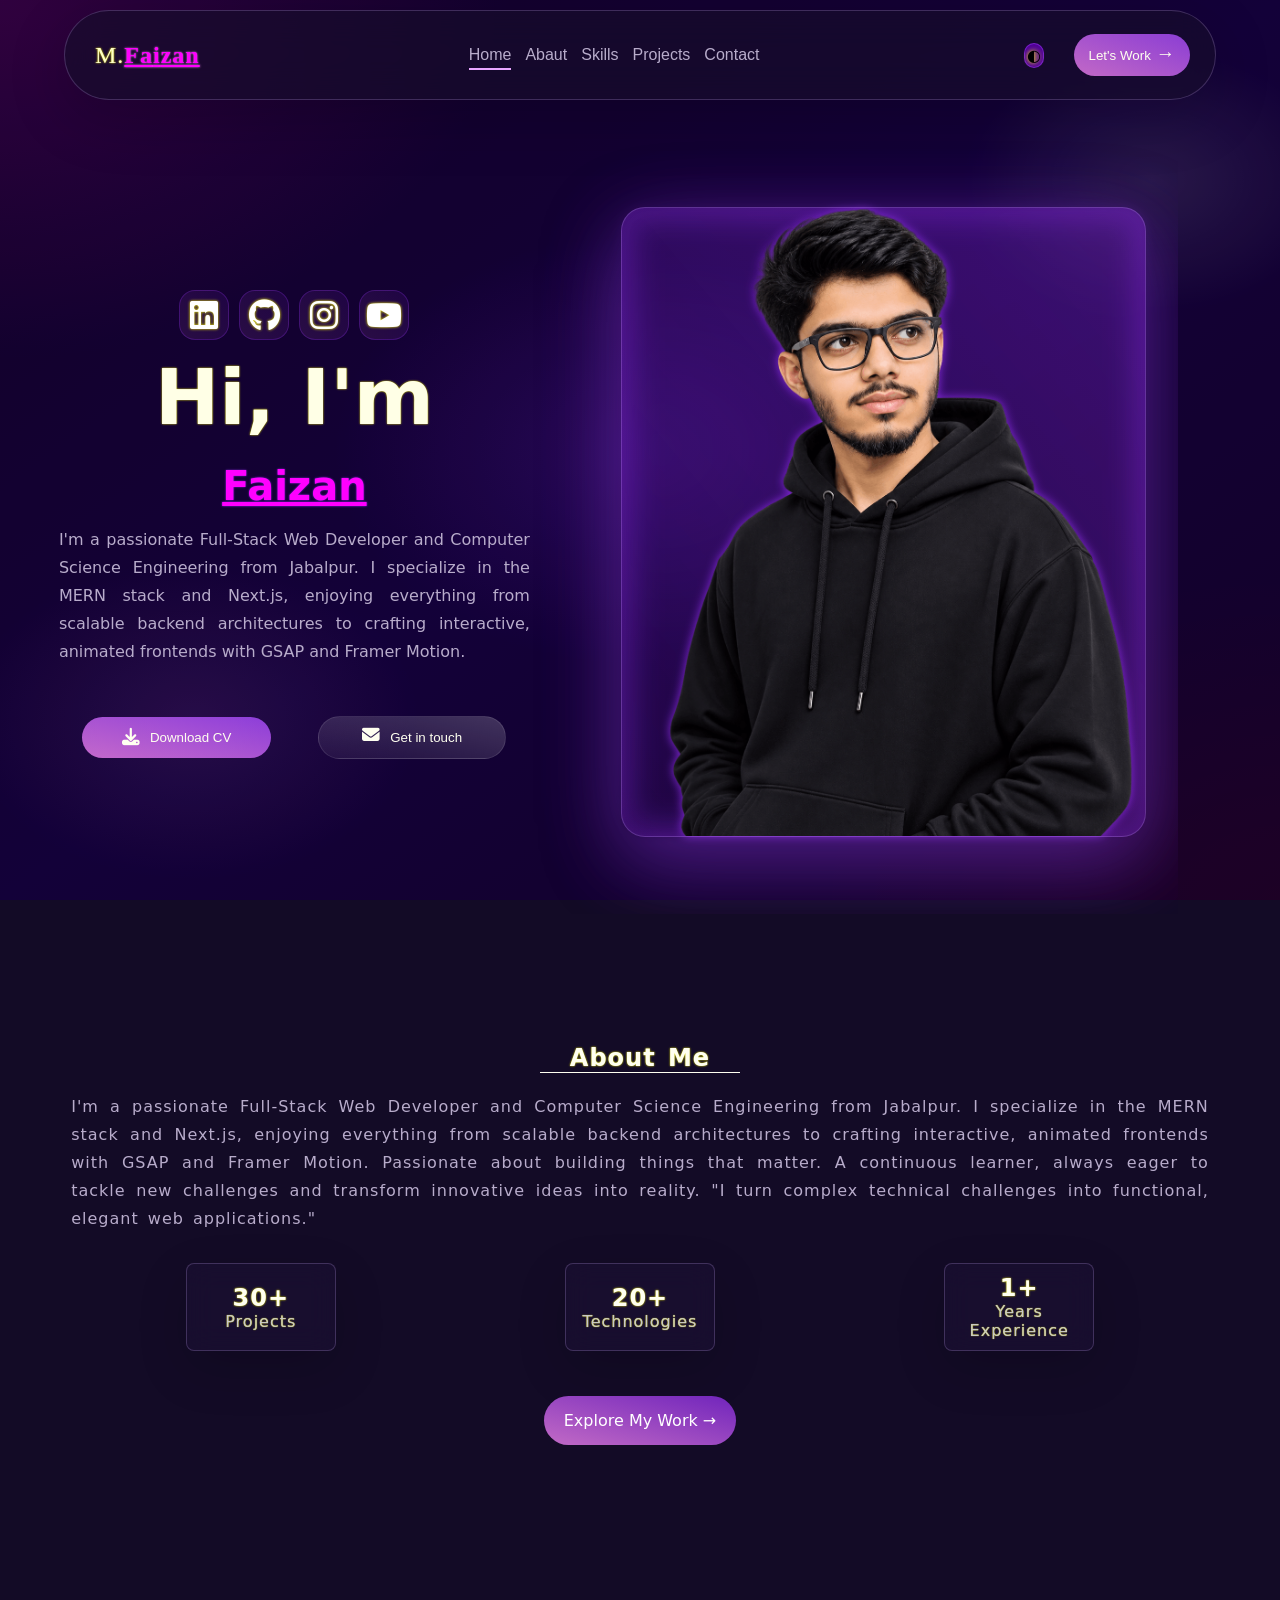
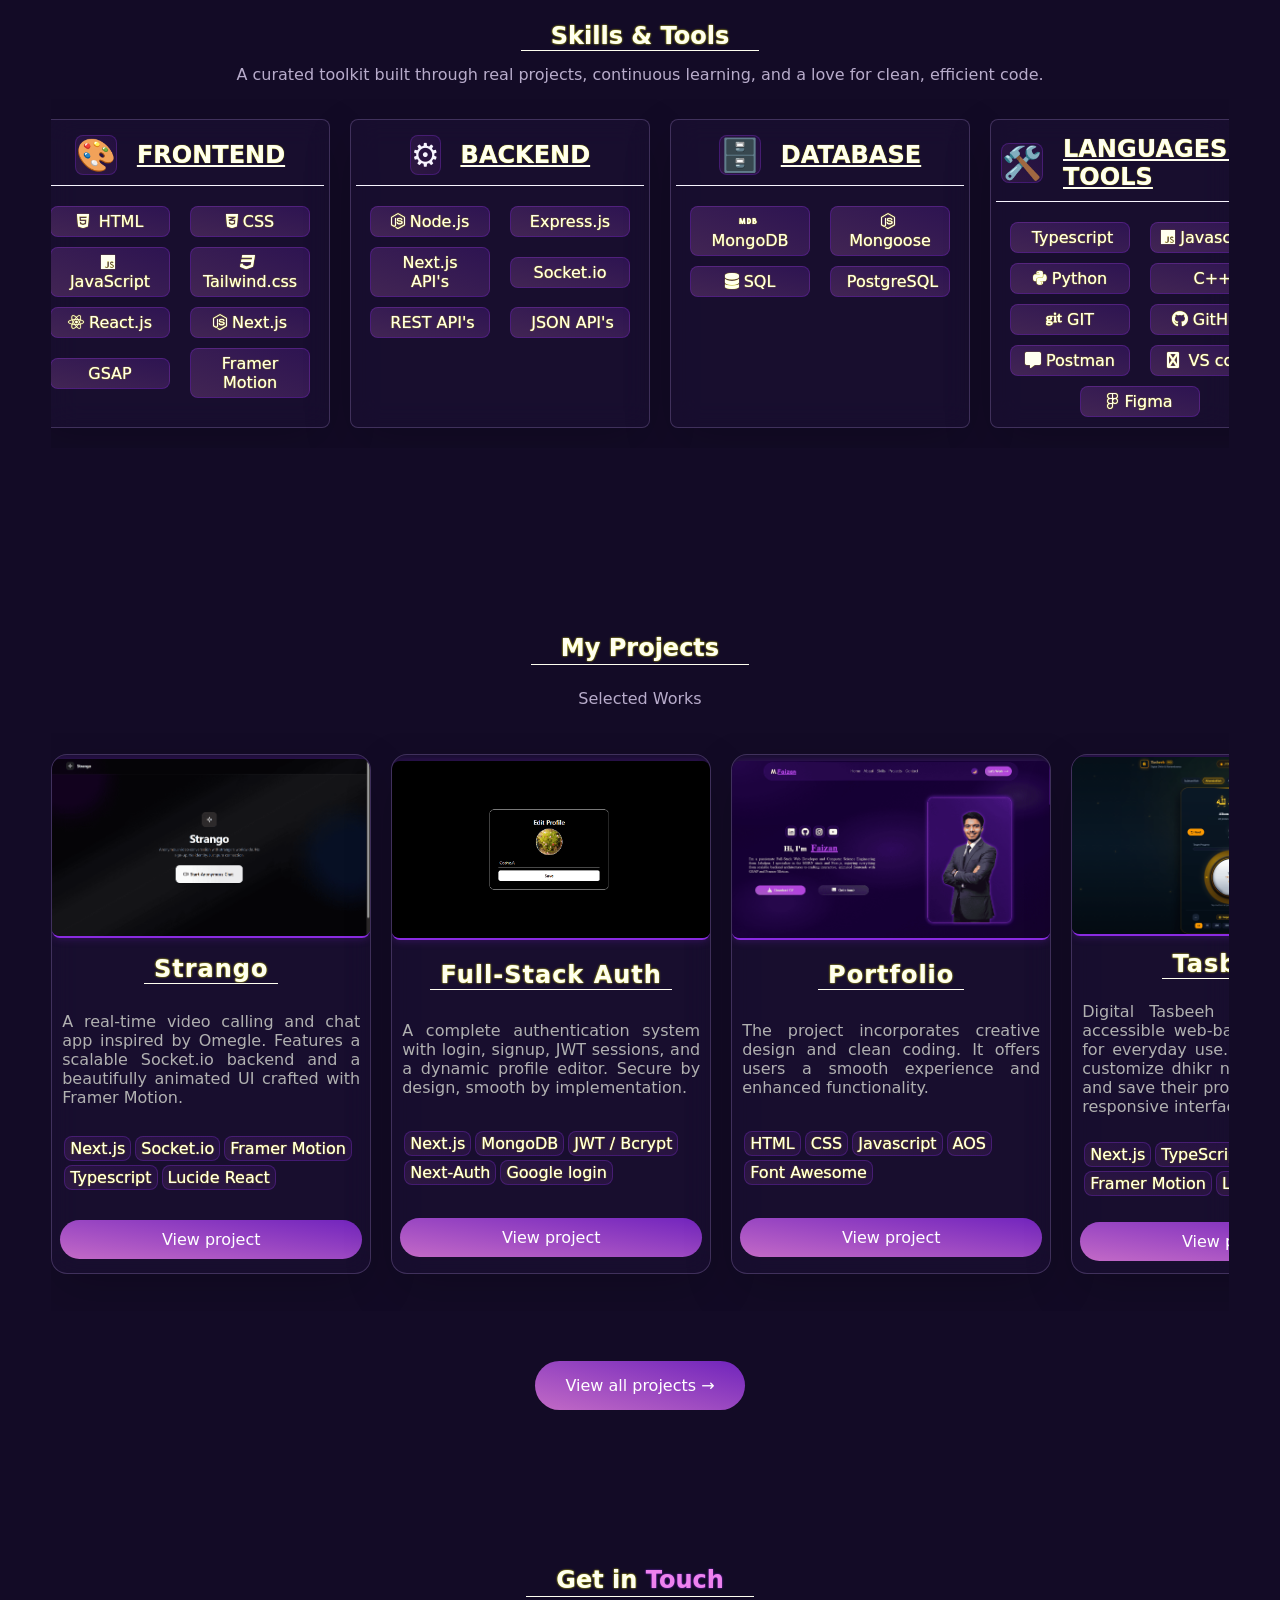
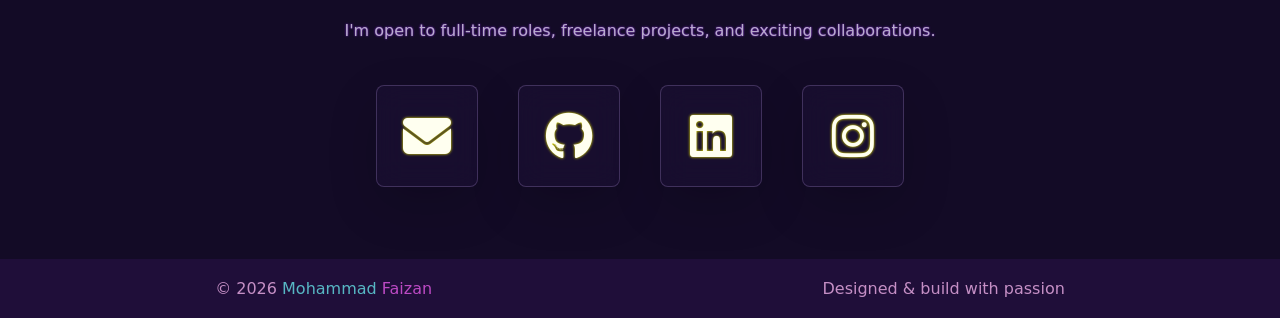
==== commit 2bc3edce: "seo improve" ====
--- a/index.html
+++ b/index.html
@@ -1,33 +1,54 @@
 <!DOCTYPE html>
 <html lang="en">
+
 
 <head>
     <meta charset="UTF-8">
     <meta name="viewport" content="width=device-width, initial-scale=1.0">
+    <title>Mohammad Faizan Ansari | Full Stack Web Developer</title>
+
     <!-- SEO Meta Tags -->
     <meta name="description"
-        content="Portfolio website of Mohammad Faizan Ansari — Web Developer specializing in HTML, CSS, JavaScript, React, and Node.js." />
+        content="Mohammad Faizan Ansari is a Full Stack Web Developer specializing in Next.js, React, TypeScript, JavaScript, Node.js, and modern responsive web development." />
     <meta name="keywords"
-        content="Mohammad Faizan, web developer, portfolio, react developer, frontend, backend, India, HTML, CSS, JavaScript, Node.js" />
+        content="Mohammad Faizan, m faizan , web developer, portfolio, react developer, frontend, backend, India, HTML, CSS, JavaScript, Node.js" />
     <meta name="author" content="Mohammad Faizan Ansari" />
 
+    <!-- robot  -->
+    <meta name="robots" content="index, follow" />
+
+    <!-- canonical -->
+    <link rel="canonical" href="https://m-faizan-portfolio.vercel.app/" />
+
     <!-- Open Graph (for link sharing previews) -->
-    <meta property="og:title" content="Mohammad Faizan Ansari | Web Developer" />
-    <meta property="og:description" content="Explore my projects, skills, and resume. Let's connect!" />
+    <meta property="og:title" content="Mohammad Faizan Ansari | Full Stack Web Developer" />
+    <meta property="og:description"
+        content="Explore the projects, skills, and experience of Mohammad Faizan Ansari, a Full Stack Web Developer." />
     <meta property="og:type" content="website" />
-    <meta property="og:url" content="https://faizan-portfolio.vercel.app" />
-
-    <meta property="og:image" content="/images/Faizan 11.png" />
+    <meta property="og:url" content="https://m-faizan-portfolio.vercel.app" />
+    <meta property="og:image" content="https://m-faizan-portfolio.vercel.app/images/profile.png" />
+
+
+
+    <!-- twitter/X  -->
+    <meta name="twitter:card" content="summary_large_image" />
+    <meta name="twitter:title" content="Mohammad Faizan Ansari | Full Stack Web Developer" />
+    <meta name="twitter:description"
+        content="Explore the portfolio, projects, skills, and experience of Mohammad Faizan Ansari." />
+    <meta name="twitter:image" content="https://m-faizan-portfolio.vercel.app/images/profile.png" />
+
     <!-- Optional -->
- <link rel="icon" type="image/png" href="/images/profile.png" />
-    
-    <title>M.Faizan Portfolio</title>
+    <link rel="icon" type="image/png" href="/images/profile.png" />
+
+    <link rel="stylesheet" href="style.css">
+
+    <link rel="stylesheet" href="https://cdnjs.cloudflare.com/ajax/libs/font-awesome/6.4.0/css/all.min.css" />
+
     <link rel="stylesheet" href="style.css" />
-    <link rel="stylesheet" href="https://cdnjs.cloudflare.com/ajax/libs/font-awesome/6.4.0/css/all.min.css" />
+
     <!-- AOS Library -->
     <link href="https://unpkg.com/aos@2.3.4/dist/aos.css" rel="stylesheet" />
     <script src="https://unpkg.com/aos@2.3.4/dist/aos.js"></script>
-    <link rel="stylesheet" href="style.css">
 </head>
 
 <body class="">
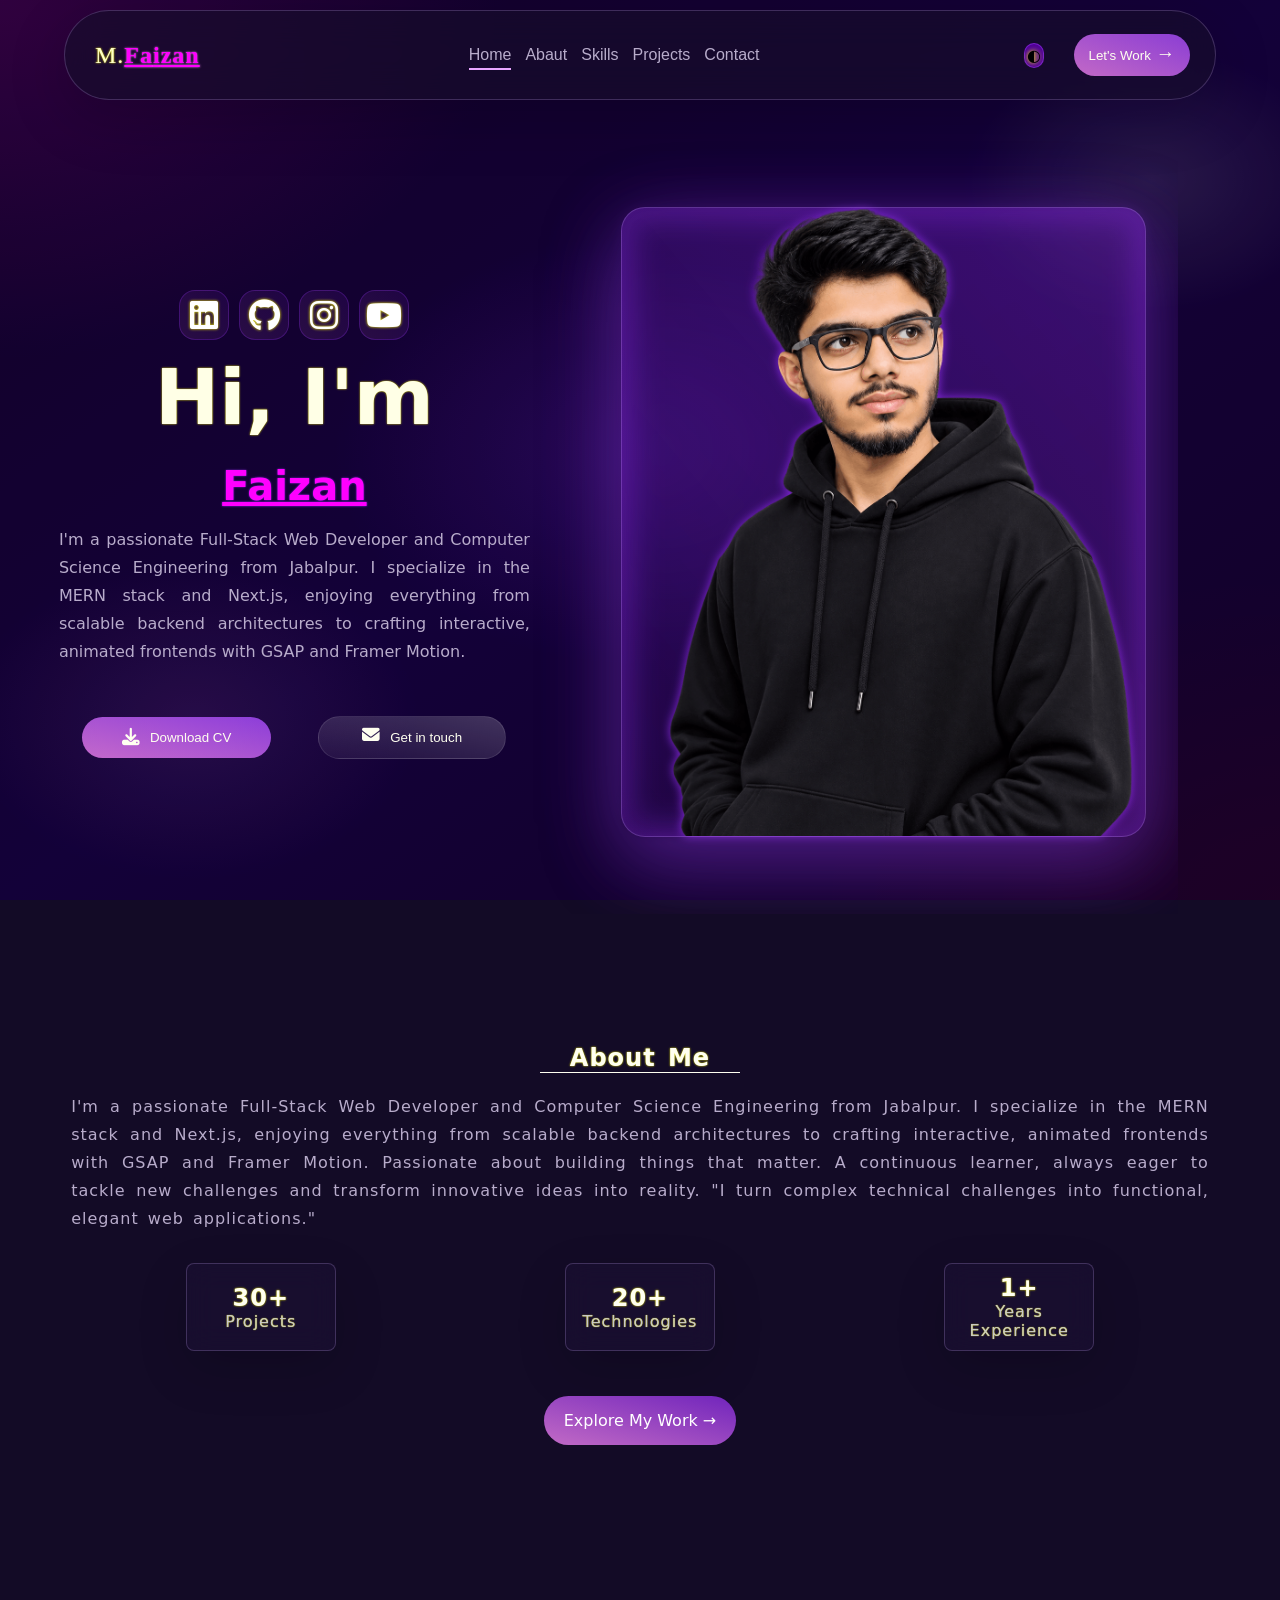
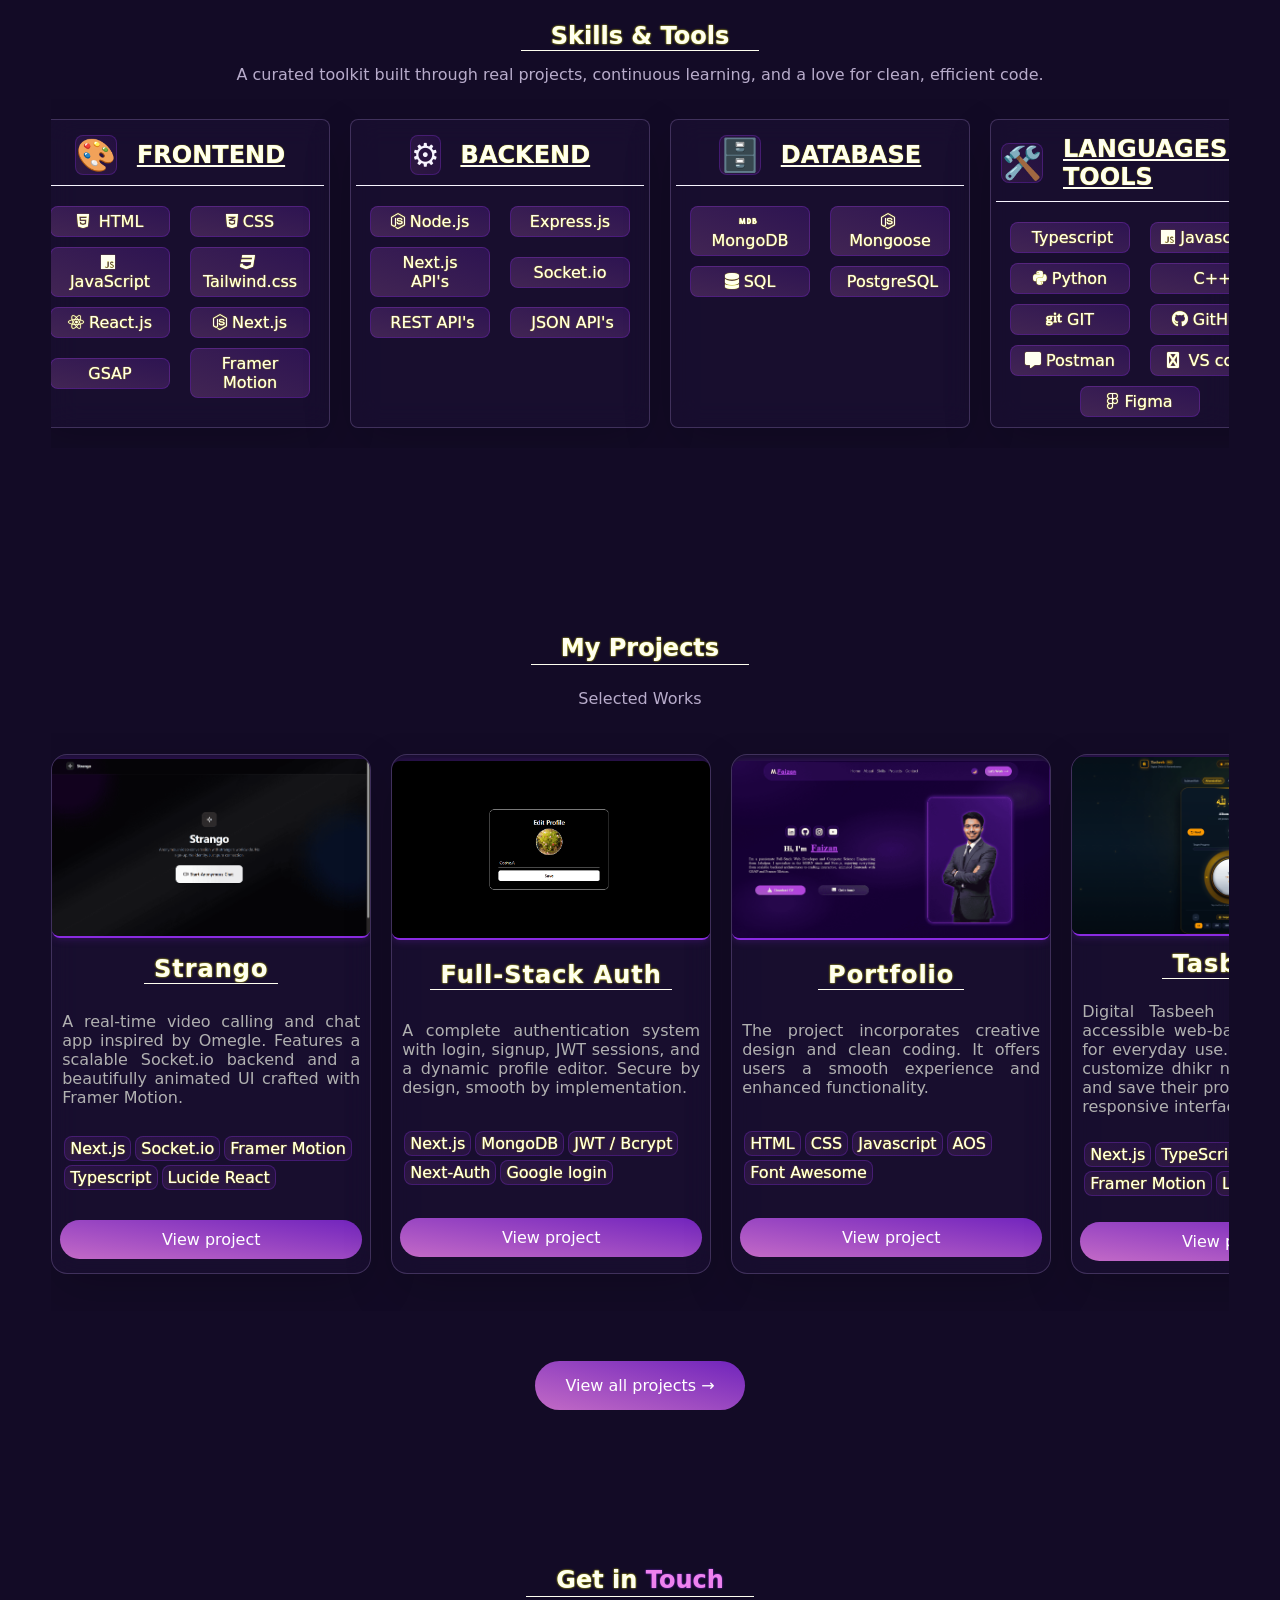
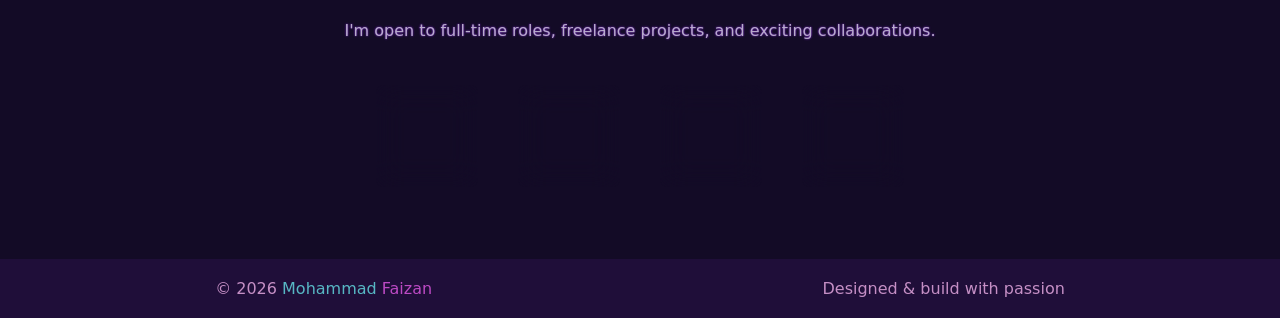
==== commit 822bbeee: "add favicon" ====
--- a/index.html
+++ b/index.html
@@ -38,13 +38,12 @@
     <meta name="twitter:image" content="https://m-faizan-portfolio.vercel.app/images/profile.png" />
 
     <!-- Optional -->
-    <link rel="icon" type="image/png" href="/images/profile.png" />
+    <link rel="icon" type="image/png" href="/images/favicon.png" />
 
     <link rel="stylesheet" href="style.css">
 
     <link rel="stylesheet" href="https://cdnjs.cloudflare.com/ajax/libs/font-awesome/6.4.0/css/all.min.css" />
 
-    <link rel="stylesheet" href="style.css" />
 
     <!-- AOS Library -->
     <link href="https://unpkg.com/aos@2.3.4/dist/aos.css" rel="stylesheet" />
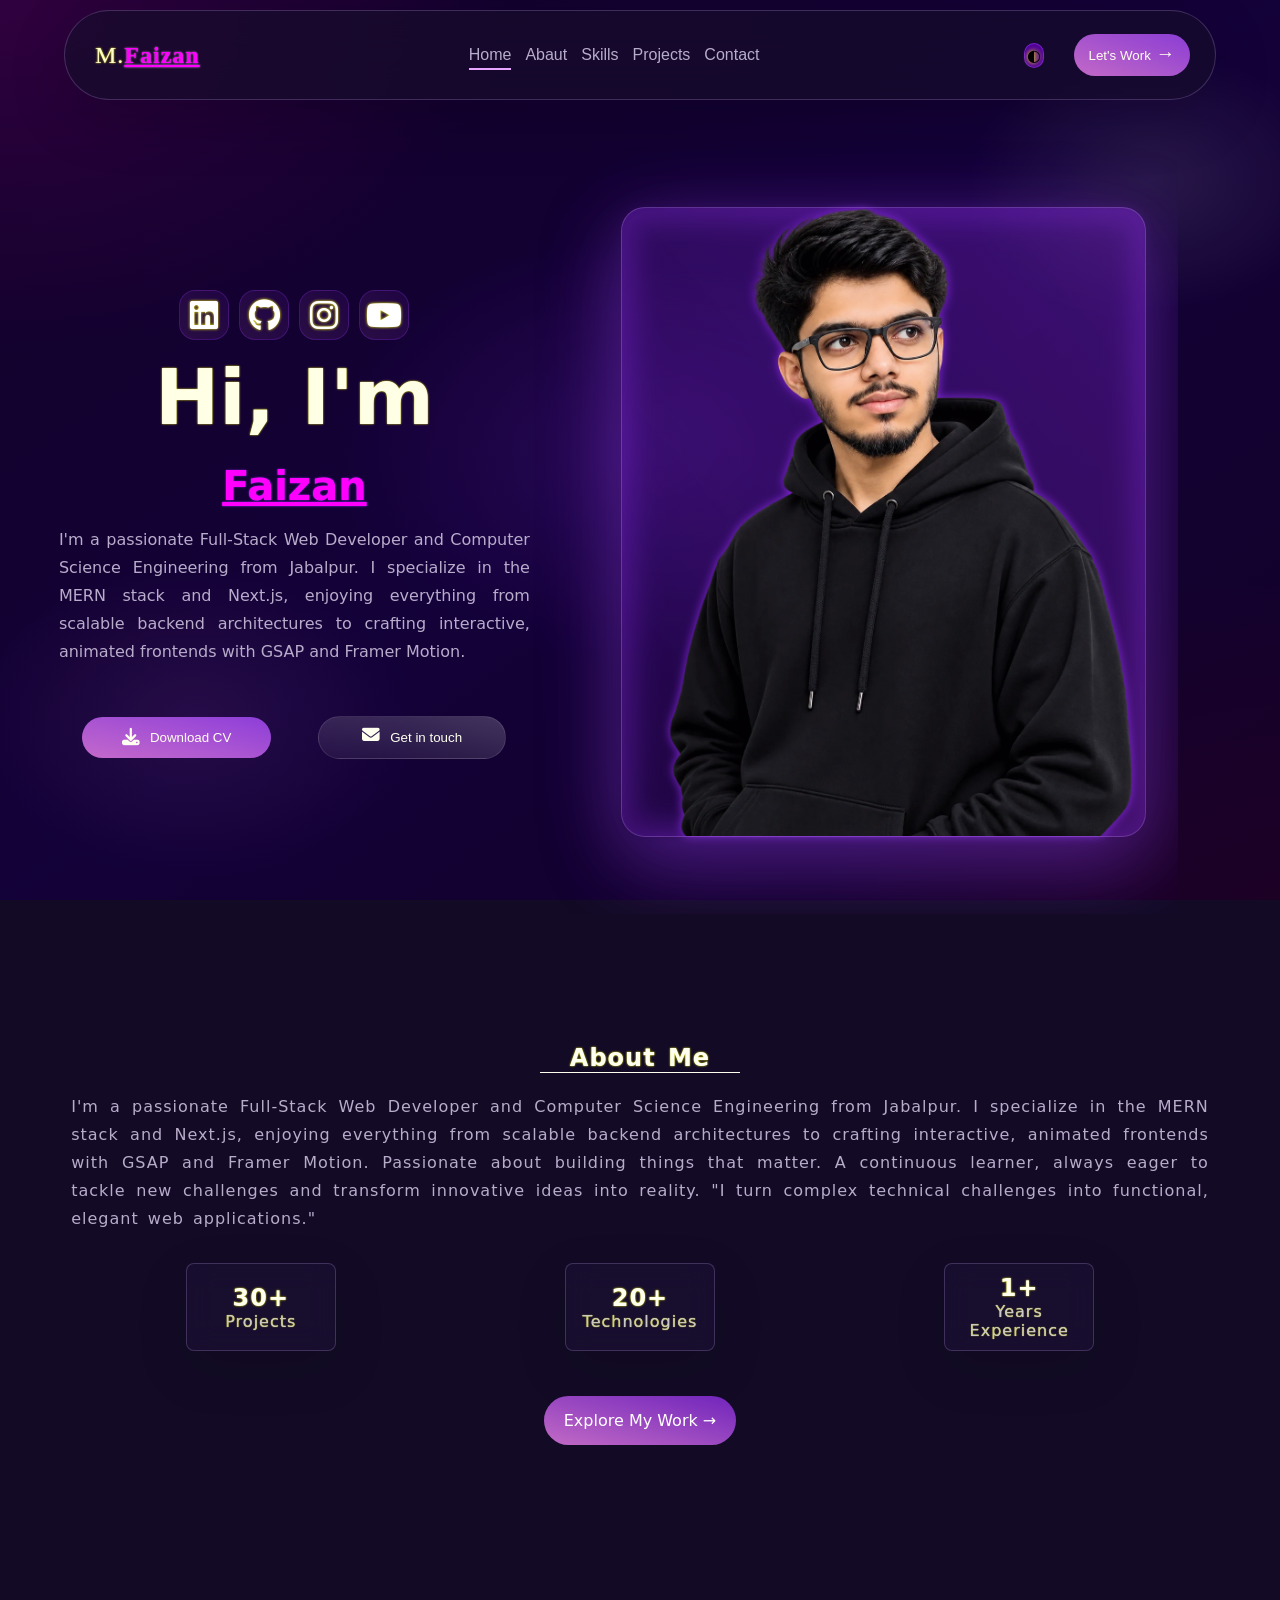
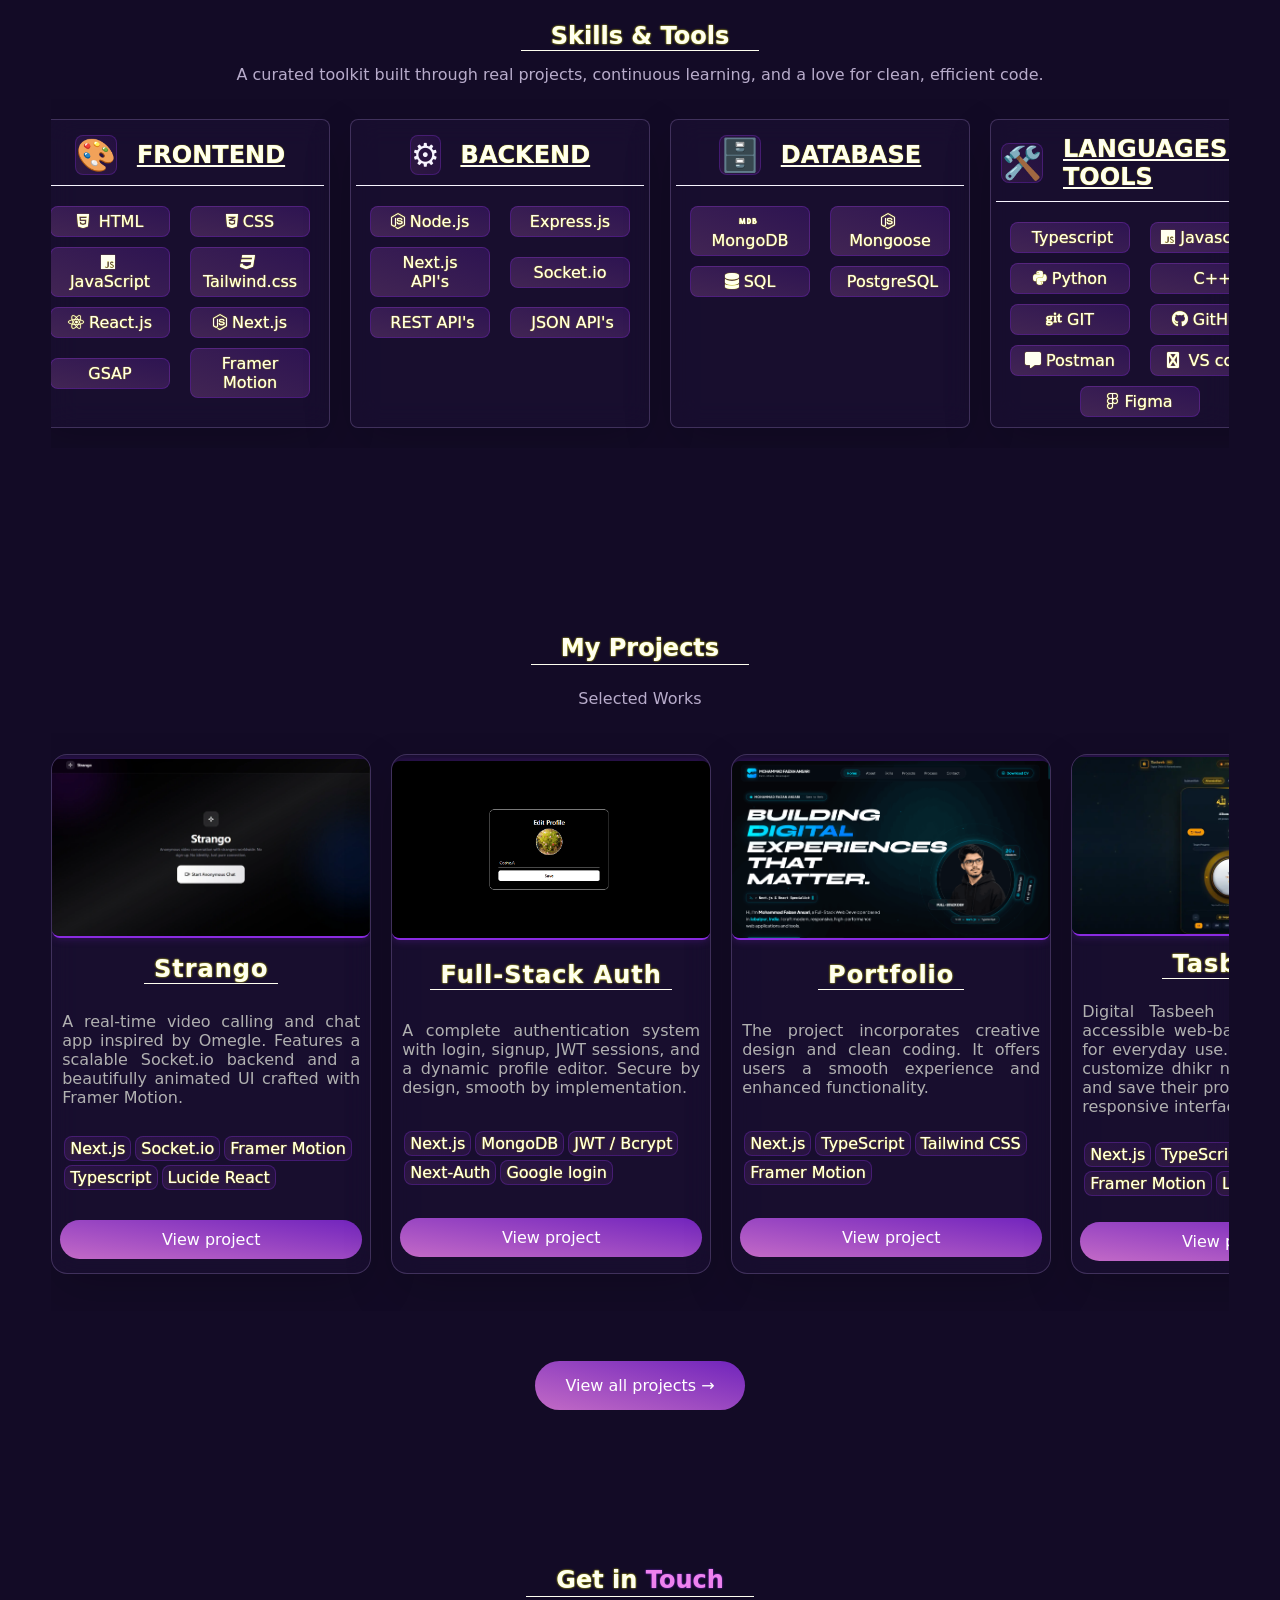
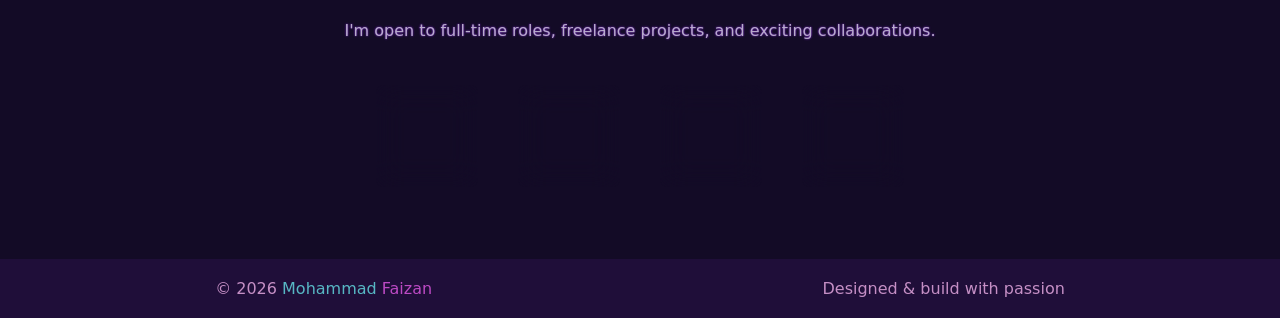
==== commit 0e7bd56e: "performance" ====
--- a/index.html
+++ b/index.html
@@ -49,6 +49,7 @@
     <link href="https://unpkg.com/aos@2.3.4/dist/aos.css" rel="stylesheet" />
     <script src="https://unpkg.com/aos@2.3.4/dist/aos.js"></script>
 </head>
+
 
 <body class="">
     <header data-aos="fade-down">
@@ -99,20 +100,20 @@
         <section class="sections" id="home">
             <div data-aos="" class="heroLeft">
                 <div class="homeMediaBox" data-aos="fade-down">
-                    <a href="https://linkedin.com/in/mohammadfaizan04" target="_blank" class="homeMedia"
+                    <a href="https://linkedin.com/in/mohammadfaizan04" name="LinkedIn" target="_blank" class="homeMedia"
                         data-aos="fade-down" data-aos-delay="300">
                         <i class="fab fa-linkedin"></i>
                     </a>
-                    <a href="https://github.com/mohammadfaizan04" data-aos="fade-down" data-aos-delay="600"
-                        target="_blank" class="homeMedia">
+                    <a href="https://github.com/mohammadfaizan04" name="GitHub" data-aos="fade-down"
+                        data-aos-delay="600" target="_blank" class="homeMedia">
                         <i class="fab fa-github"></i>
                     </a>
-                    <a href="https://instagram.com/faizanansari61924" data-aos="fade-down" data-aos-delay="900"
-                        target="_blank" class="homeMedia">
+                    <a href="https://instagram.com/faizanansari61924" name="Instagram" data-aos="fade-down"
+                        data-aos-delay="900" target="_blank" class="homeMedia">
 
                         <i class="fab fa-instagram"></i>
                     </a>
-                    <a href="#" data-aos="fade-down" data-aos-delay="1200" class="homeMedia">
+                    <a href="#" data-aos="fade-down" data-aos-delay="1200" name="Youtube" class="homeMedia">
                         <i class="fab fa-youtube"></i>
                     </a>
                 </div>
@@ -138,12 +139,13 @@
                 </div>
             </div>
             <div data-aos="fade-left" class="imgBox" data-aos-delay="200">
-                <img src="/images/profile.png" alt="Faizan.img">
+                <!-- <img src="/images/faizan4.webp" alt="Faizan.img"> -->
+                <img src="/images/profile.webp" alt="Mo. Faizan">
             </div>
         </section>
         <section class="sections" id="about">
             <!-- <div class="aboutImg">
-                <img src="faizan10.png" alt="faizan.img">
+                <img src="faizan10.webp" alt="faizan.img">
             </div> -->
             <!-- <div class="aboutP"> -->
             <h1 data-aos="fade-down">About Me</h1>
@@ -247,7 +249,7 @@
             </div>
             <div class="projectContainer">
                 <div class="projectBox" data-aos="fade-up" data-aos-delay="200">
-                    <img src="/images/strango.png" alt="strango.png">
+                    <img src="/images/strango.webp" alt="strango.webp">
                     <h2>Strango</h2>
                     <p>A real-time video calling and chat app inspired by Omegle. Features a scalable Socket.io
                         backend and a beautifully animated UI crafted with Framer Motion.</p>
@@ -262,7 +264,7 @@
                 </div>
 
                 <div class="projectBox" data-aos="fade-up" data-aos-delay="400">
-                    <img src="/images/auth.png" alt="strango.png">
+                    <img src="/images/auth.webp" alt="strango.webp">
                     <h2>Full-Stack Auth</h2>
                     <p>A complete authentication system with login, signup, JWT sessions, and a dynamic profile
                         editor. Secure by design, smooth by implementation.</p>
@@ -276,21 +278,20 @@
                     <a href="https://next-authentication-project-1.vercel.app" target="_blank"> View project </a>
                 </div>
                 <div class="projectBox" data-aos="fade-up" data-aos-delay="600">
-                    <img src="/images/portfolio.png" alt="strango.png">
+                    <img src="/images/portfolio.webp" alt="strango.webp">
                     <h2> Portfolio</h2>
                     <p>The project incorporates creative design and clean coding. It offers users a smooth experience
                         and enhanced functionality.</p>
                     <div class="tech">
-                        <div>HTML</div>
-                        <div>CSS</div>
-                        <div>Javascript</div>
-                        <div>AOS </div>
-                        <div>Font Awesome</div>
-                    </div>
-                    <a href="#">View project</a>
+                        <div> Next.js</div>
+                        <div> TypeScript </div>
+                        <div> Tailwind CSS</div>
+                        <div> Framer Motion</div>
+                    </div>
+                    <a href="https://mo-faizan-portfolio.vercel.app" target="_blank">View project</a>
                 </div>
                 <div class="projectBox" data-aos="fade-up" data-aos-delay="800">
-                    <img src="/images/tasbeeh.png" alt="strango.png">
+                    <img src="/images/tasbeeh.webp" alt="strango.webp">
                     <h2> Tasbeeh </h2>
                     <p>Digital Tasbeeh is a simple and accessible web-based dhikr counter for everyday use.
                         It allows users to customize dhikr names, set targets, and save their progress with a clean,
@@ -305,8 +306,23 @@
                     </div>
                     <a href="https://digital-tasbeeh-eta.vercel.app" target="_blank">View project</a>
                 </div>
+
+                <div class="projectBox" data-aos="fade-up" data-aos-delay="1200">
+                    <img src="/images/ais.webp" alt="strango.webp">
+                    <h2>AI Assistant</h2>
+                    <p>An interactive voice assistant using the Web Speech API to process spoken queries and
+                        return real-time audio or text responses — with a clean, responsive UI.
+                    </p>
+                    <div class="tech">
+                        <div>HTML</div>
+                        <div>CSS</div>
+                        <div>Javascript</div>
+                        <div>Web Speech API </div>
+                    </div>
+                    <a href="https://mahiru-assistant.vercel.app" target="_blank">View project</a>
+                </div>
                 <div class="projectBox" data-aos="fade-up" data-aos-delay="1000">
-                    <img src="/images/ageclc.png" alt="strango.png">
+                    <img src="/images/ageclc.webp" alt="strango.webp">
                     <h2>Age Calculator</h2>
                     <p>A smart age calculator that quickly computes exact age in years, months, and days. Built for
                         accuracy and user-friendly experience. It provides instant results with a neat design, making
@@ -319,22 +335,8 @@
                     </div>
                     <a href="https://age-calculator-coral-one.vercel.app" target="_blank">View project</a>
                 </div>
-                <div class="projectBox" data-aos="fade-up" data-aos-delay="1200">
-                    <img src="/images/ais.png" alt="strango.png">
-                    <h2>AI Assistant</h2>
-                    <p>An interactive voice assistant using the Web Speech API to process spoken queries and
-                        return real-time audio or text responses — with a clean, responsive UI.
-                    </p>
-                    <div class="tech">
-                        <div>HTML</div>
-                        <div>CSS</div>
-                        <div>Javascript</div>
-                        <div>Web Speech API </div>
-                    </div>
-                    <a href="https://mahiru-assistant.vercel.app" target="_blank">View project</a>
-                </div>
                 <div class="projectBox" data-aos="fade-up" data-aos-delay="1400">
-                    <img src="/images/emg.png" alt="strango.png">
+                    <img src="/images/emg.webp" alt="strango.webp">
                     <h2>Match Emoji Game</h2>
                     <p>A fun and engaging emoji matching game built with HTML, CSS, and JavaScript with levels. win and
                         lose functions and get star points and score. </p>
@@ -360,20 +362,20 @@
             </div>
             <div class="conMedia">
                 <div data-aos="fade-right" data-aos-delay="300">
-                    <div class="media"><a href="mailto:faizanansaria04@g,ail.com">
+                    <div class="media"><a href="mailto:faizanansaria04@g,ail.com" name="Email">
                             <i data-aos="fade-right" data-aos-delay="200" class="fas fa-envelope  "></i>
                         </a></div>
-                    <div class="media"><a href="https://github.com/mohammadfaizan04" target="_blank">
+                    <div class="media"><a href="https://github.com/mohammadfaizan04" target="_blank" name="GitHub">
                             <i data-aos="fade-right" data-aos-delay="400" class="fab fa-github"></i>
                         </a></div>
                 </div>
                 <div data-aos="fade-left" data-aos-delay="600">
                     <div data-aos="fade-left" class="media"><a href="https://linkedin.com/in/mohammadfaizan04"
-                            target="_blank">
+                            name="LinkedIn" target="_blank">
                             <i data-aos="fade-left" data-aos-delay="400" class="fab fa-linkedin"></i></a>
                     </div>
                     <div data-aos="fade-left" class="media"><a href="https://instagram.com/faizanansari61924"
-                            target="_blank"><i data-aos="fade-left" data-aos-delay="600"
+                            name="Instagram" target="_blank"><i data-aos="fade-left" data-aos-delay="600"
                                 class="fab fa-instagram"></i></a>
                     </div>
                 </div>
